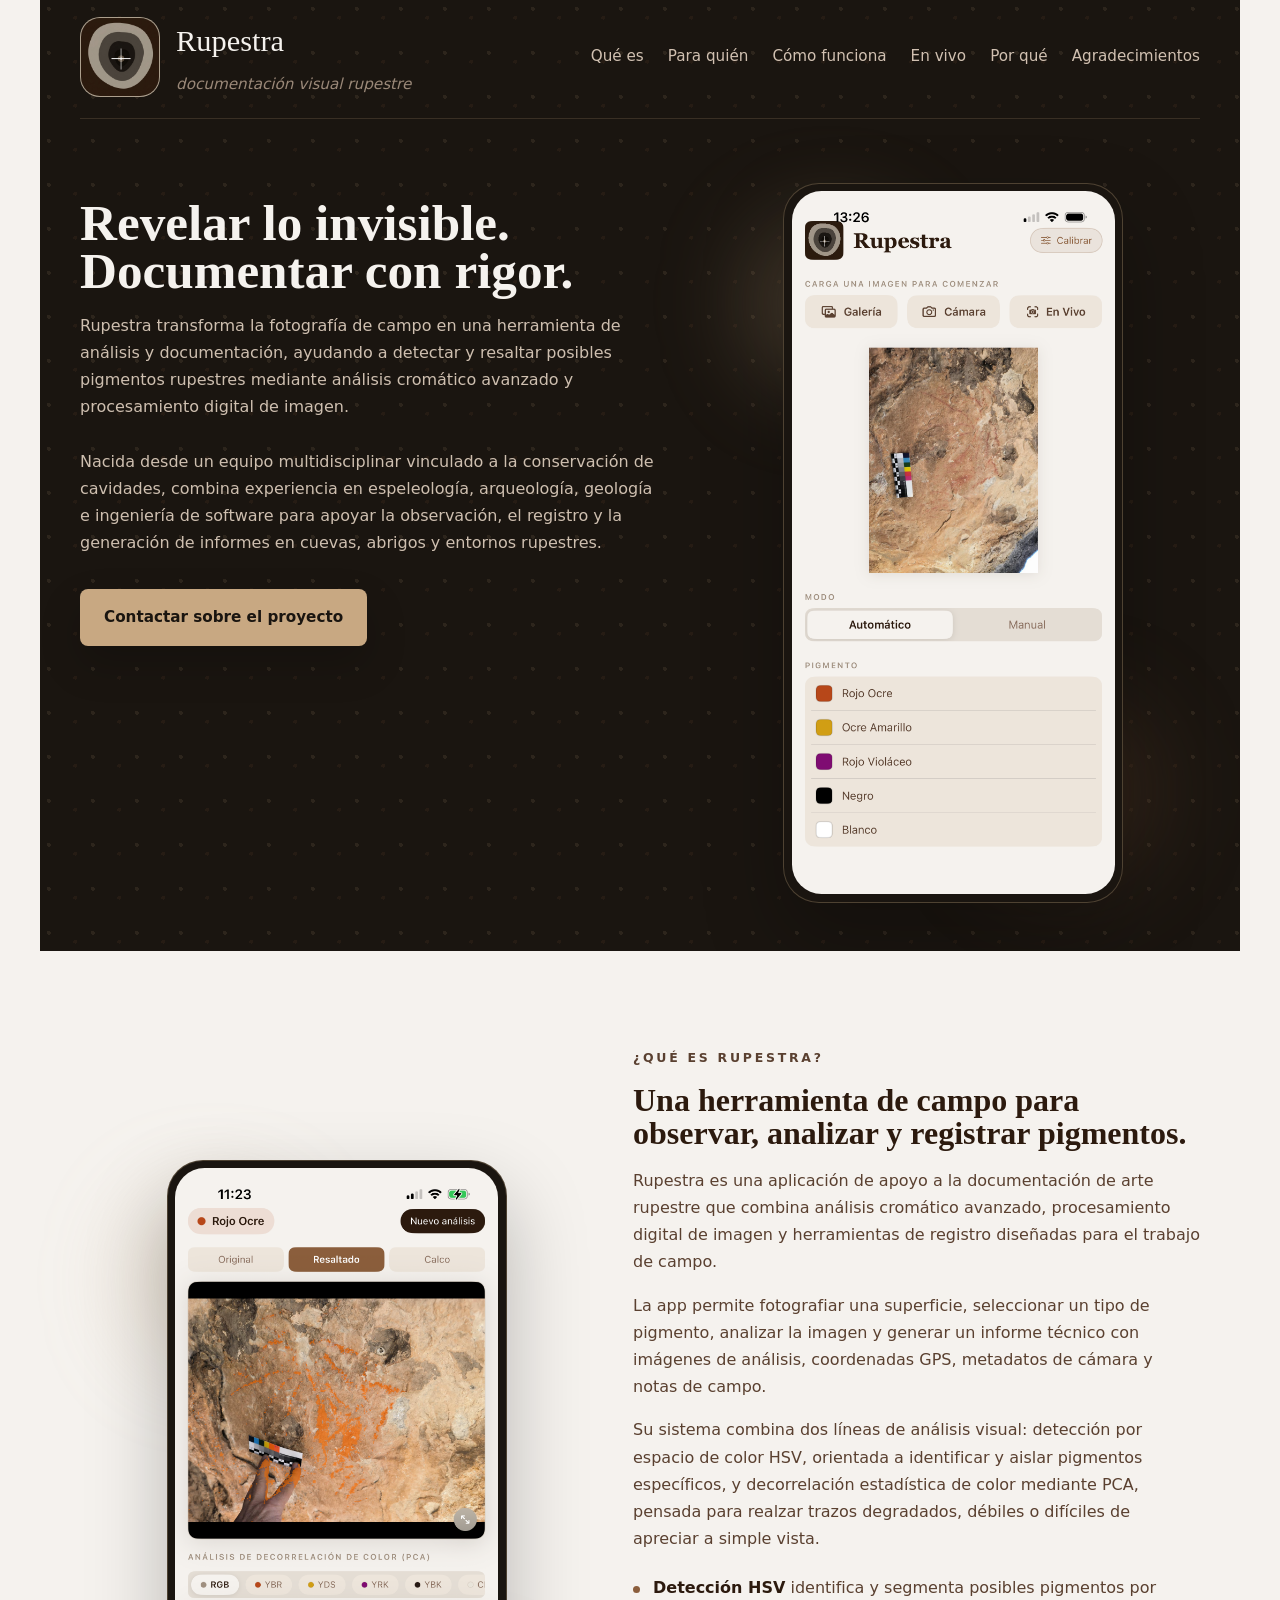
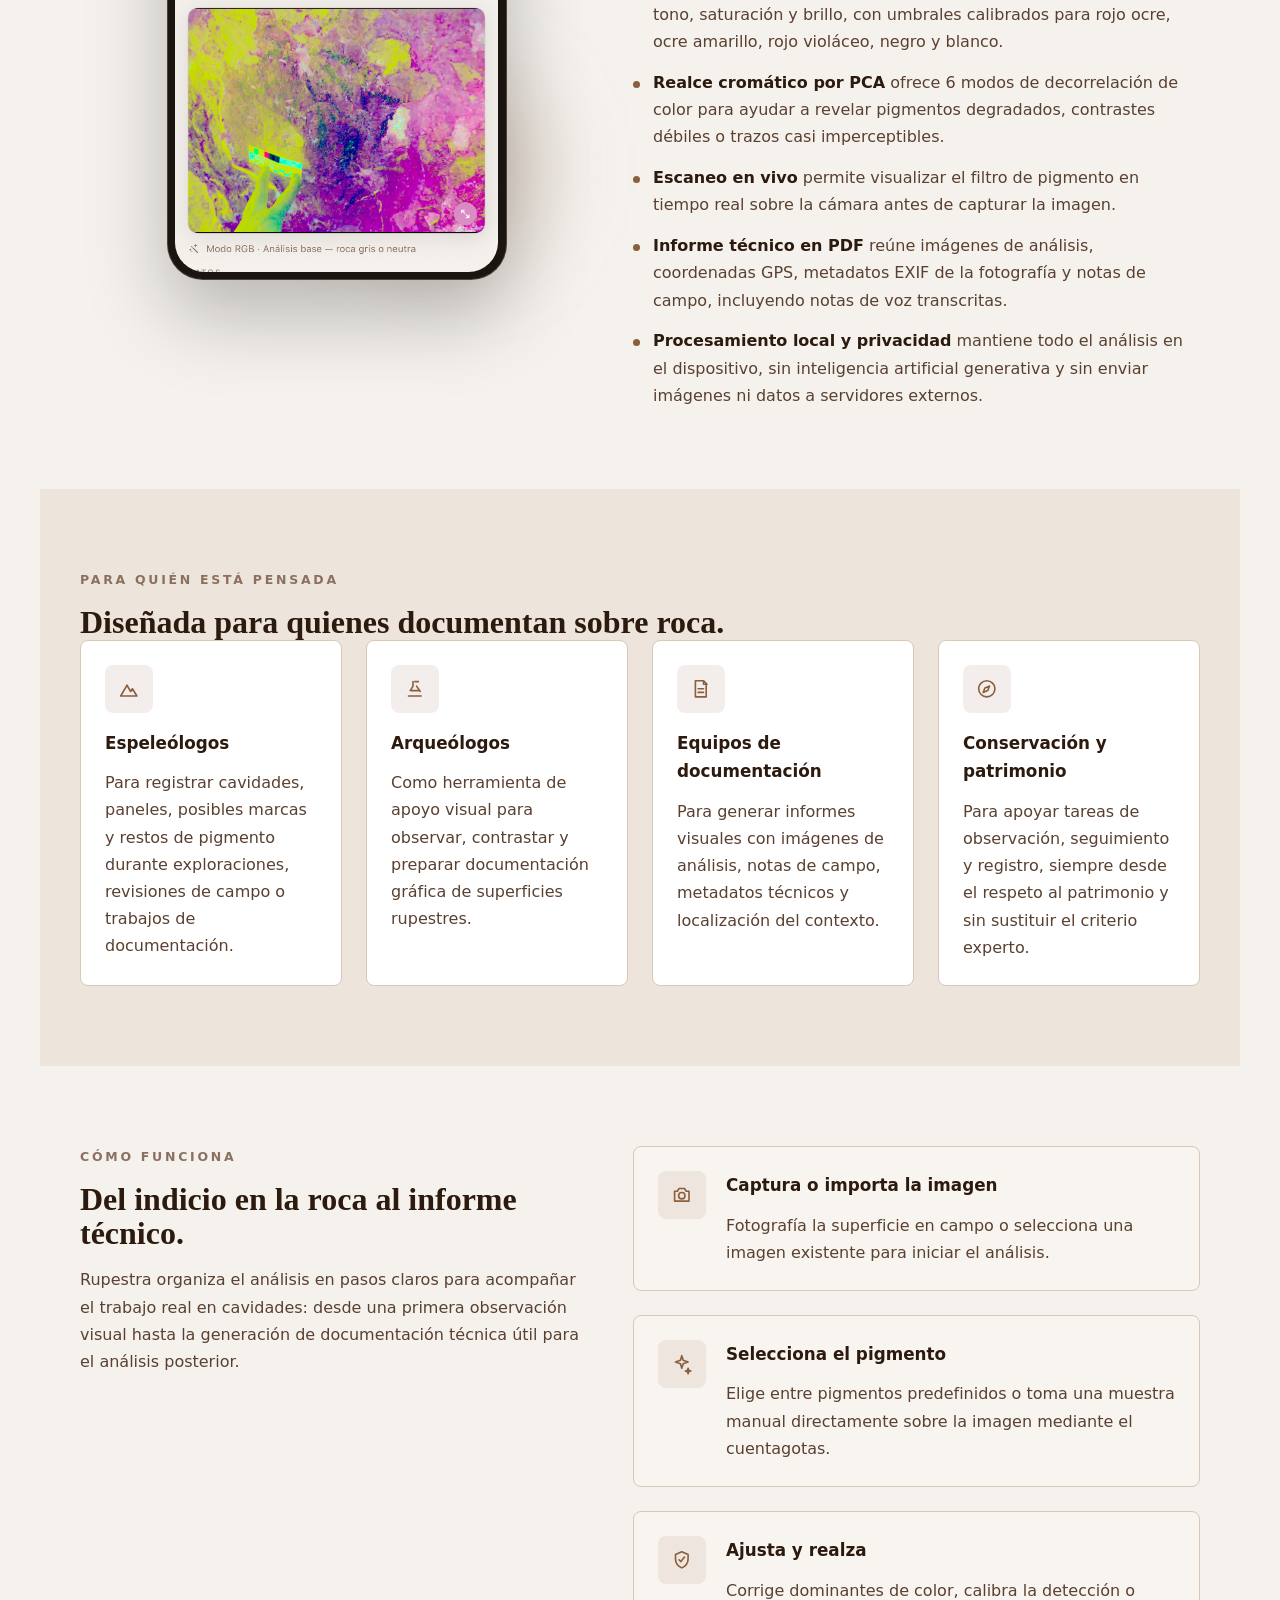
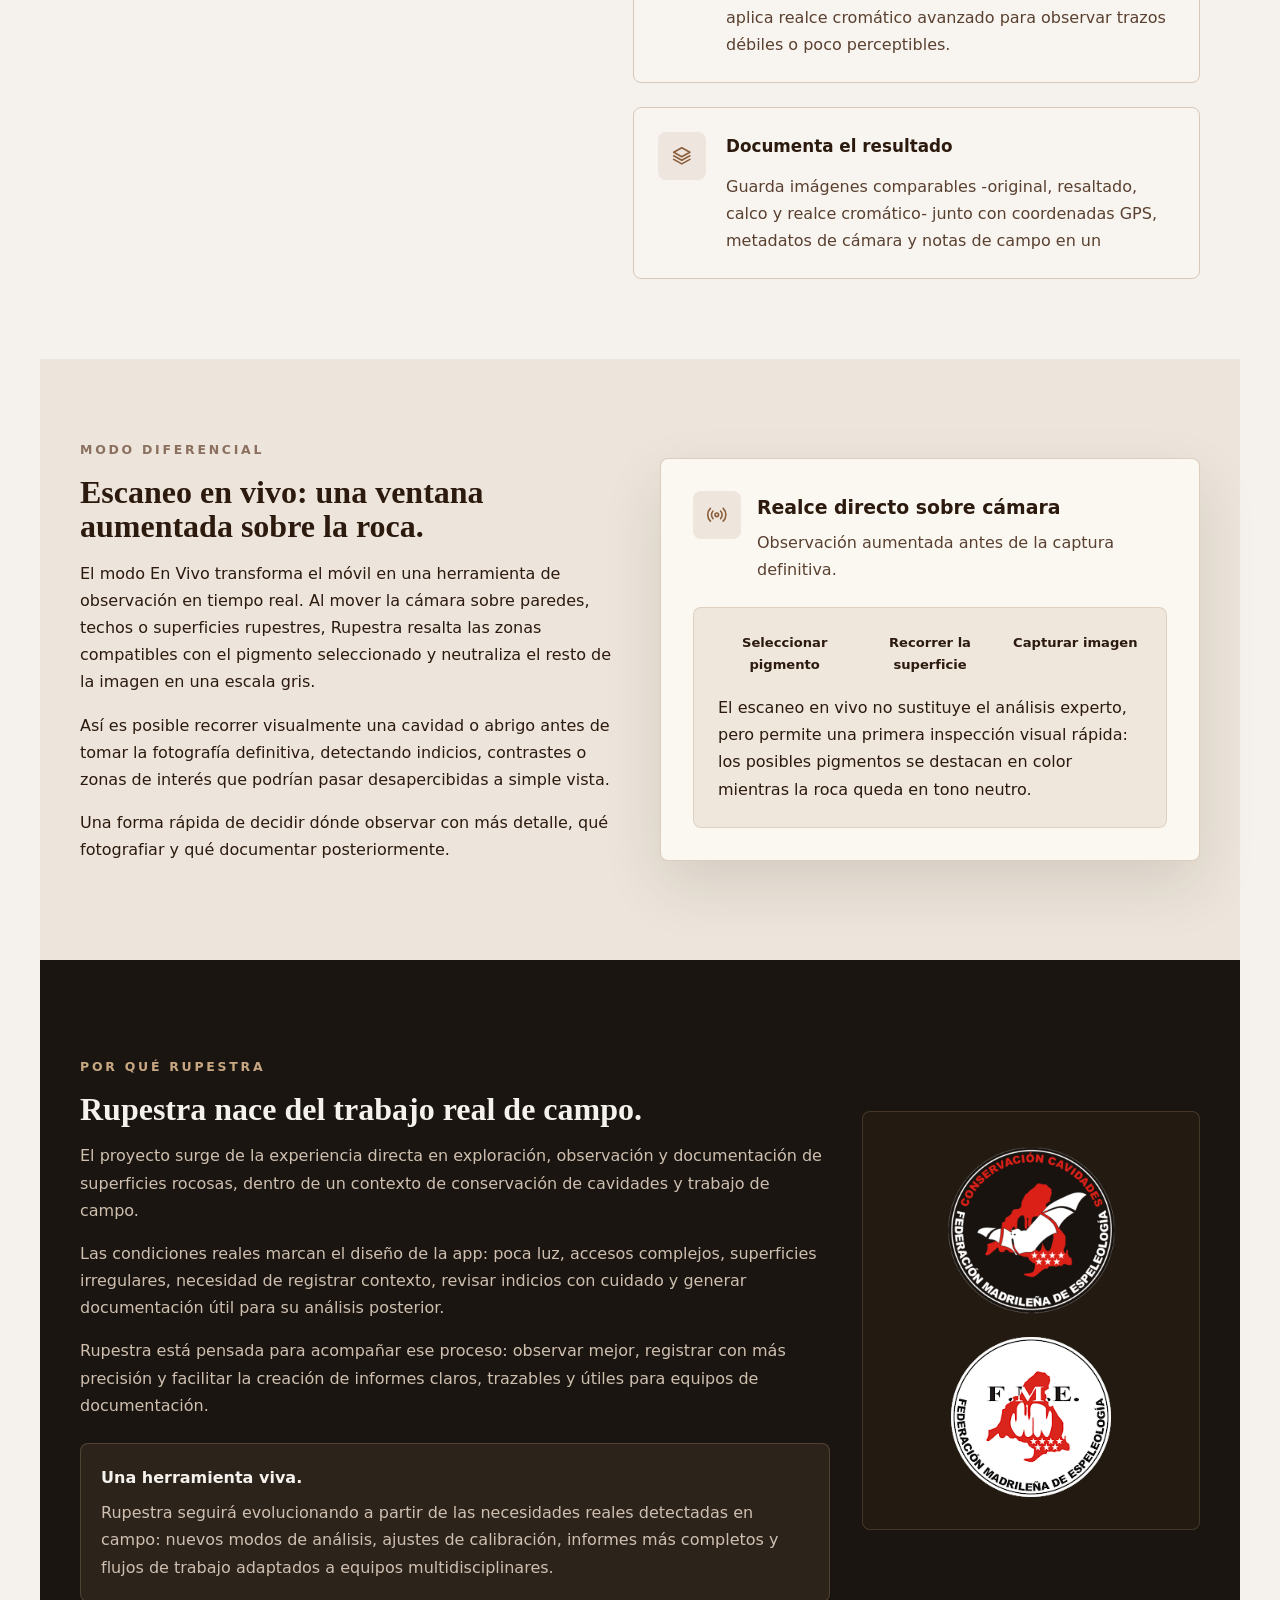
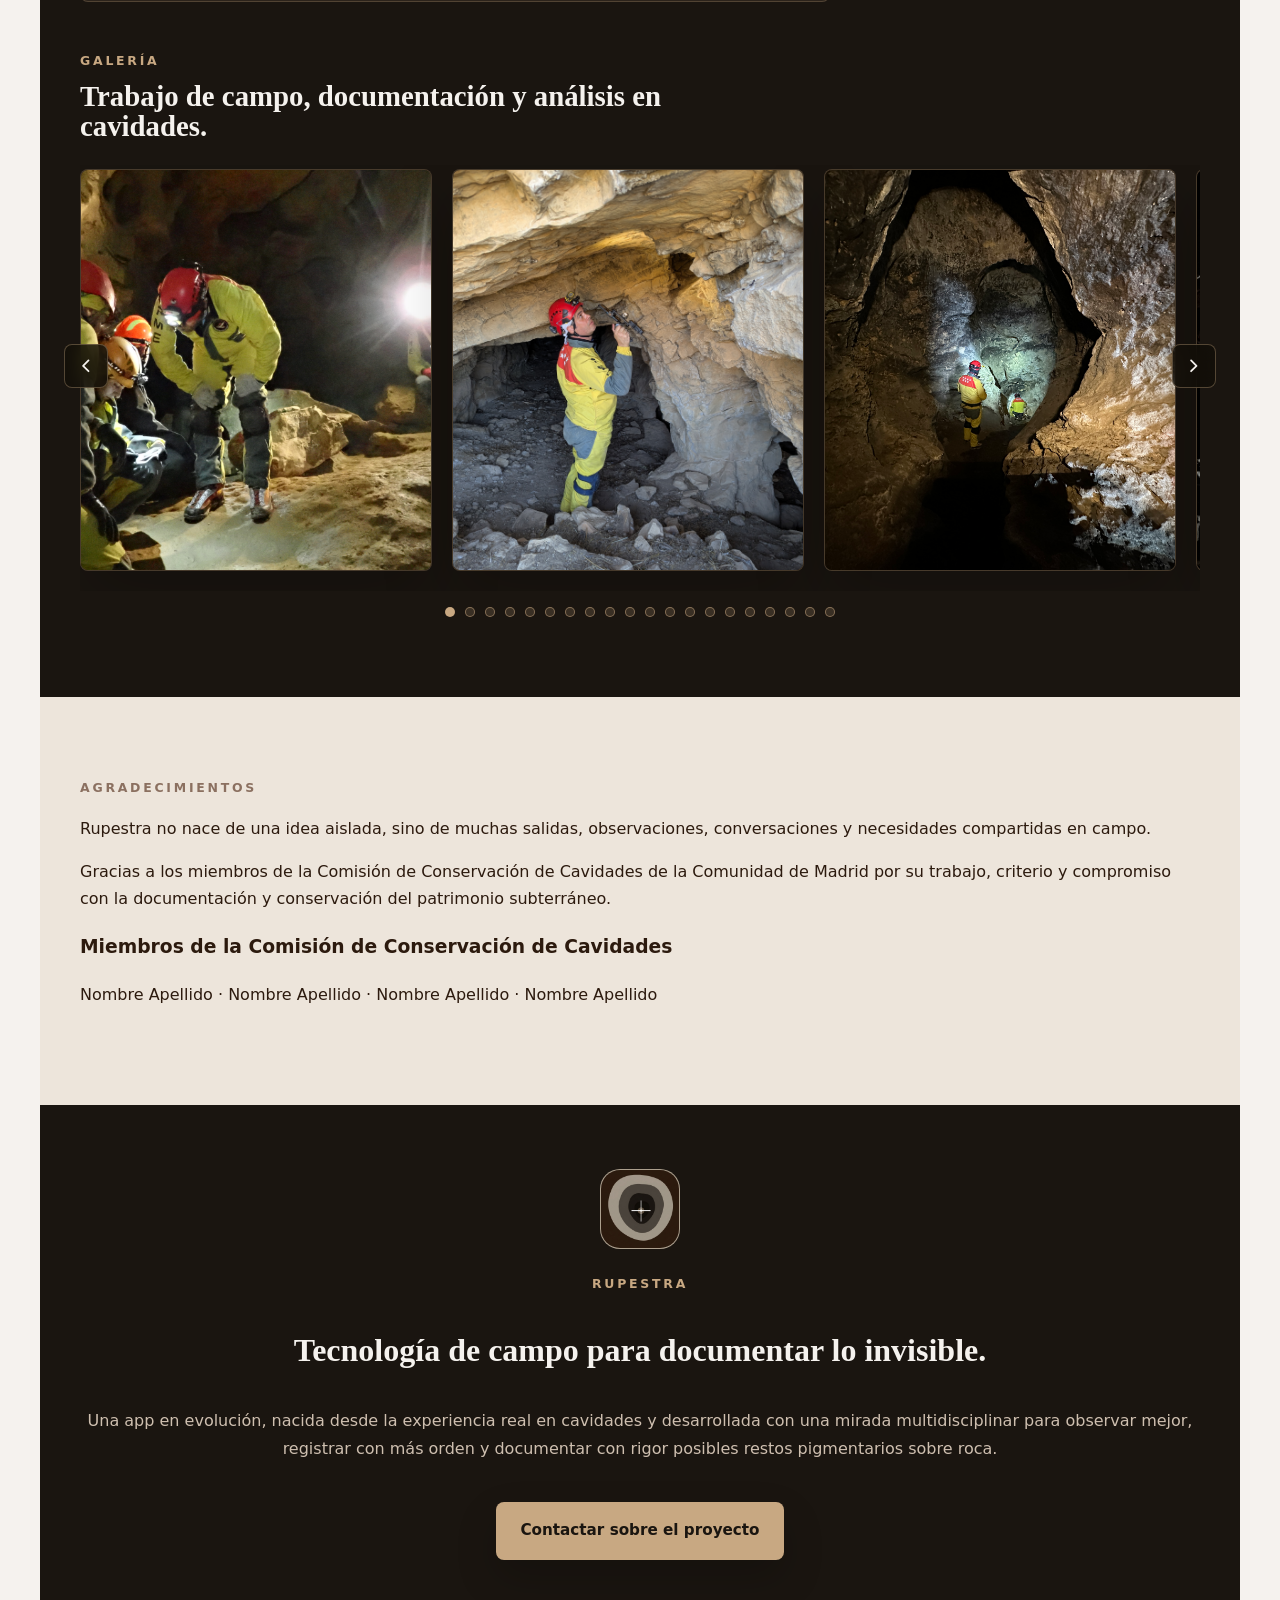
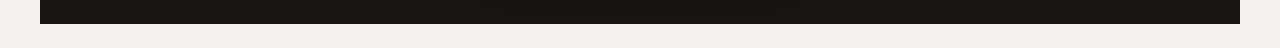
==== index.html @ 22e8faa7 "actualizacion" ====
<!DOCTYPE html>
<html lang="es">
<head>
  <meta charset="UTF-8" />
  <meta name="viewport" content="width=device-width, initial-scale=1.0" />
  <title>Rupestra · Documentación rupestre</title>
  <meta name="description" content="Rupestra es una app de apoyo para observar, realzar y documentar pigmentos rupestres con visión por computador clásica y herramientas de campo." />
  <meta name="theme-color" content="#1a1510" />
  <meta property="og:title" content="Rupestra · Documentación visual rupestre" />
  <meta property="og:description" content="Herramienta de campo para identificar, resaltar y documentar pigmentos rupestres con análisis cromático y exportación de informes." />
  <meta property="og:type" content="website" />
  <meta property="og:image" content="logos/logo_rupestra_cruz" />
  <link rel="icon" type="image/png" href="logos/logo_rupestra_cruz.png" />
  <link rel="stylesheet" href="styles.css" />
</head>
<body>
  <main class="page">
    <section class="hero section-dark">
      <div class="hero-overlay"></div>
      <div class="container hero-inner">
        <header class="site-header">
          <div class="brand-group">
            <img src="logos/logo_rupestra_cruz.png" alt="Logo de Rupestra" class="brand-logo" />
            <div>
              <div class="brand-title">Rupestra</div>
              <p class="brand-subtitle">documentación visual rupestre</p>
            </div>
          </div>
          <nav class="hero-nav" aria-label="Navegación principal">
            <a href="#que-es">Qué es</a>
            <a href="#para">Para quién</a>
            <a href="#como-funciona">Cómo funciona</a>
            <a href="#en-vivo">En vivo</a>
            <a href="#porque">Por qué</a>
            <a href="#agradecimientos">Agradecimientos</a>
          </nav>
        </header>

        <div class="hero-grid">
          <div class="hero-copy">
            <h1>Revelar lo invisible. Documentar con rigor.</h1>
            <p>Rupestra transforma la fotografía de campo en una herramienta de análisis y documentación, ayudando a detectar y resaltar posibles pigmentos rupestres mediante análisis cromático avanzado y procesamiento digital de imagen.</p></br>
            <p>Nacida desde un equipo multidisciplinar vinculado a la conservación de cavidades, combina experiencia en espeleología, arqueología, geología e ingeniería de software para apoyar la observación, el registro y la generación de informes en cuevas, abrigos y entornos rupestres.</p>
            <div class="hero-actions">
              <a class="button button-primary" href="mailto:info@rupestra.com">Contactar sobre el proyecto</a>
            </div>
          </div>

          <div class="hero-panel">
            <div class="phone-mockup">
              <div class="phone-glow phone-glow-left"></div>
              <div class="phone-glow phone-glow-right"></div>
              <div class="phone-shell">
                <img
                  src="pantallazos_app/modo_automatico_de_pigmentos.PNG"
                  alt="Pantallazo real de la app Rupestra mostrando la interfaz de análisis"
                  class="app-screenshot"
                  width="1206"
                  height="2622"
                  fetchpriority="high"
                />
              </div>
            </div>
          </div>
        </div>
      </div>
    </section>

    <section id="que-es" class="section section-light">
      <div class="container section-grid">
        <div>         
           <div class="hero-panel">
            <div class="phone-mockup">
              <div class="phone-glow phone-glow-left"></div>
              <div class="phone-glow phone-glow-right"></div>
              <div class="phone-shell">
                <img
                  src="pantallazos_app/pantallazo_app_procesado.PNG"
                  alt="Pantallazo real de la app Rupestra mostrando la interfaz de análisis"
                  class="app-screenshot"
                  width="1206"
                  height="2622"
                  fetchpriority="high"
                />
              </div>
            </div>
          </div>
        </div>
        <div class="section-copy">
           <p class="section-label">¿Qué es Rupestra?</p>
          <h2>Una herramienta de campo para observar, analizar y registrar pigmentos.</h2>
          <p>Rupestra es una aplicación de apoyo a la documentación de arte rupestre que combina análisis cromático avanzado, procesamiento digital de imagen y herramientas de registro diseñadas para el trabajo de campo.</p>
          <p>La app permite fotografiar una superficie, seleccionar un tipo de pigmento, analizar la imagen y generar un informe técnico con imágenes de análisis, coordenadas GPS, metadatos de cámara y notas de campo.</p>
          <p>Su sistema combina dos líneas de análisis visual: detección por espacio de color HSV, orientada a identificar y aislar pigmentos específicos, y decorrelación estadística de color mediante PCA, pensada para realzar trazos degradados, débiles o difíciles de apreciar a simple vista.</p>
          <ul class="feature-list">
            <li><strong>Detección HSV</strong> identifica y segmenta posibles pigmentos por tono, saturación y brillo, con umbrales calibrados para rojo ocre, ocre amarillo, rojo violáceo, negro y blanco.</li>
            <li><strong>Realce cromático por PCA</strong> ofrece 6 modos de decorrelación de color para ayudar a revelar pigmentos degradados, contrastes débiles o trazos casi imperceptibles.</li>
            <li><strong>Escaneo en vivo</strong> permite visualizar el filtro de pigmento en tiempo real sobre la cámara antes de capturar la imagen.</li>
            <li><strong>Informe técnico en PDF</strong> reúne imágenes de análisis, coordenadas GPS, metadatos EXIF de la fotografía y notas de campo, incluyendo notas de voz transcritas.</li>
            <li><strong>Procesamiento local y privacidad</strong> mantiene todo el análisis en el dispositivo, sin inteligencia artificial generativa y sin enviar imágenes ni datos a servidores externos.</li>
          </ul>
        </div>
      </div>
    </section>
    <section section id="para" class="section section-alt">
      <div class="container">
        <p class="section-label">Para quién está pensada</p>
        <h2>Diseñada para quienes documentan sobre roca.</h2>
        <div class="card-grid">
          <article class="feature-card">
            <div class="icon-box" aria-hidden="true">
              <svg viewBox="0 0 24 24"><path d="M3 20l7-12 4 7 2-3 5 8z" /></svg>
            </div>
            <h3>Espeleólogos</h3>
            <p>Para registrar cavidades, paneles, posibles marcas y restos de pigmento durante exploraciones, revisiones de campo o trabajos de documentación.</p>
          </article>
          <article class="feature-card">
            <div class="icon-box" aria-hidden="true">
              <svg viewBox="0 0 24 24"><path d="M10 4v5l-3 5" /><path d="M12 4h4" /><path d="M8 14h8" /><path d="M5 20h14" /><path d="M14 9l4 6" /></svg>
            </div>
            <h3>Arqueólogos</h3>
            <p>Como herramienta de apoyo visual para observar, contrastar y preparar documentación gráfica de superficies rupestres.</p>
          </article>
          <article class="feature-card">
            <div class="icon-box" aria-hidden="true">
              <svg viewBox="0 0 24 24"><path d="M6 3h9l3 3v15H6z" /><path d="M15 3v4h4" /><path d="M9 12h6" /><path d="M9 16h6" /></svg>
            </div>
            <h3>Equipos de documentación</h3>
            <p>Para generar informes visuales con imágenes de análisis, notas de campo, metadatos técnicos y localización del contexto.</p>
          </article>
          <article class="feature-card">
            <div class="icon-box" aria-hidden="true">
              <svg viewBox="0 0 24 24"><circle cx="12" cy="12" r="9" /><path d="M15 9l-2 5-5 2 2-5z" /></svg>
            </div>
            <h3>Conservación y patrimonio</h3>
            <p>Para apoyar tareas de observación, seguimiento y registro, siempre desde el respeto al patrimonio y sin sustituir el criterio experto.</p>
          </article>
        </div>
      </div>
    </section>

    <section id="como-funciona" class="section section-light">
      <div class="container section-grid">
        <div>
          <p class="section-label">Cómo funciona</p>
          <h2>Del indicio en la roca al informe técnico.</h2>
          <p class="section-text">Rupestra organiza el análisis en pasos claros para acompañar el trabajo real en cavidades: desde una primera observación visual hasta la generación de documentación técnica útil para el análisis posterior.</p>
        </div>
        <div class="mode-grid">
          <article class="mode-card">
            <span class="mode-icon" aria-hidden="true">
              <svg viewBox="0 0 24 24"><path d="M4 8h3l2-3h6l2 3h3v11H4z" /><circle cx="12" cy="13" r="3.5" /></svg>  
            </span>
            <div>
              <h3>Captura o importa la imagen</h3>
              <p>Fotografía la superficie en campo o selecciona una imagen existente para iniciar el análisis.</p>
            </div>
          </article>
          <article class="mode-card">
            <span class="mode-icon" aria-hidden="true">
              <svg viewBox="0 0 24 24"><path d="M12 3l1.5 5L19 10l-5.5 2L12 17l-1.5-5L5 10l5.5-2z" /><path d="M19 17l.7 2.3L22 20l-2.3.7L19 23l-.7-2.3L16 20l2.3-.7z" /></svg>
            </span>
            <div>
              <h3>Selecciona el pigmento</h3>
              <p>Elige entre pigmentos predefinidos o toma una muestra manual directamente sobre la imagen mediante el cuentagotas.</p>
            </div>
          </article>
          <article class="mode-card">
            <span class="mode-icon" aria-hidden="true">
              <svg viewBox="0 0 24 24"><path d="M12 3l7 3v5c0 5-3 8-7 10-4-2-7-5-7-10V6z" /><path d="M9 12l2 2 4-5" /></svg>
            </span>
            <div>
              <h3>Ajusta y realza</h3>
              <p>Corrige dominantes de color, calibra la detección o aplica realce cromático avanzado para observar trazos débiles o poco perceptibles.</p>
            </div>
          </article>
          <article class="mode-card">
            <span class="mode-icon" aria-hidden="true">
              <svg viewBox="0 0 24 24"><path d="M12 3l9 5-9 5-9-5z" /><path d="M3 12l9 5 9-5" /><path d="M3 16l9 5 9-5" /></svg>
            </span>
            <div>
              <h3>Documenta el resultado</h3>
              <p>Guarda imágenes comparables -original, resaltado, calco y realce cromático- junto con coordenadas GPS, metadatos de cámara y notas de campo en un</p>
            </div>
          </article>
        </div>
      </div>
    </section>

    <section id="en-vivo" class="section section-alt">
      <div class="container split-grid">
        <div>
          <p class="section-label">Modo diferencial</p>
          <h2>Escaneo en vivo: una ventana aumentada sobre la roca.</h2>
          <p>El modo En Vivo transforma el móvil en una herramienta de observación en tiempo real. Al mover la cámara sobre paredes, techos o superficies rupestres, Rupestra resalta las zonas compatibles con el pigmento seleccionado y neutraliza el resto de la imagen en una escala gris.</p>
          <p>Así es posible recorrer visualmente una cavidad o abrigo antes de tomar la fotografía definitiva, detectando indicios, contrastes o zonas de interés que podrían pasar desapercibidas a simple vista.</p>
          <p>Una forma rápida de decidir dónde observar con más detalle, qué fotografiar y qué documentar posteriormente.</p>
        </div>
        <div class="feature-box feature-box-dark">
          <div class="feature-heading">
            <span class="feature-icon" aria-hidden="true">
              <svg viewBox="0 0 24 24"><circle cx="12" cy="12" r="2" /><path d="M7.8 16.2a6 6 0 0 1 0-8.4" /><path d="M16.2 7.8a6 6 0 0 1 0 8.4" /><path d="M4.9 19.1a10 10 0 0 1 0-14.2" /><path d="M19.1 4.9a10 10 0 0 1 0 14.2" /></svg>
            </span>
            <div>
              <h3>Realce directo sobre cámara</h3>
              <p>Observación aumentada antes de la captura definitiva.</p>
            </div>
          </div>
          <div class="feature-panel">
            <div class="feature-status-grid">
              <span>Seleccionar pigmento</span>
              <span>Recorrer la superficie</span>
              <span>Capturar imagen</span>
            </div>
            <p>El escaneo en vivo no sustituye el análisis experto, pero permite una primera inspección visual rápida: los posibles pigmentos se destacan en color mientras la roca queda en tono neutro.</p>
          </div>
        </div>
      </div>
    </section>
    <section id="porque" class="section section-dark field-section">
      <div class="container">
        <div class="field-intro">
          <div class="field-intro-copy">
            <p class="section-label">Por qué Rupestra</p>
            <h2>Rupestra nace del trabajo real de campo.</h2>
            <p>El proyecto surge de la experiencia directa en exploración, observación y documentación de superficies rocosas, dentro de un contexto de conservación de cavidades y trabajo de campo.</p>
            <p>Las condiciones reales marcan el diseño de la app: poca luz, accesos complejos, superficies irregulares, necesidad de registrar contexto, revisar indicios con cuidado y generar documentación útil para su análisis posterior.</p>
            <p>Rupestra está pensada para acompañar ese proceso: observar mejor, registrar con más precisión y facilitar la creación de informes claros, trazables y útiles para equipos de documentación.</p>
            <div class="field-note">
              <strong>Una herramienta viva.</strong>
              <span>Rupestra seguirá evolucionando a partir de las necesidades reales detectadas en campo: nuevos modos de análisis, ajustes de calibración, informes más completos y flujos de trabajo adaptados a equipos multidisciplinares.</span>
            </div>
          </div>
          <div class="feature-box feature-box-dark">
            <div class="partner-logos">
              <img src="logos/Logo_Conservacion_512.png" alt="Logo de Conservación de Cavidades de la Comunidad de Madrid" class="conservation-logo" />
              <img src="logos/FME.png" alt="Logo de la Federación Madrileña de Espeleología" class="fme-logo" />
            </div>
           
          </div>
        </div>

        <div class="field-gallery-heading">
          <p class="section-label">Galería</p>
          <h3>Trabajo de campo, documentación y análisis en cavidades.</h3>
        </div>

        <div class="field-carousel" aria-label="Carrusel de trabajos de campo">
          <button class="carousel-control carousel-control-prev" type="button" aria-label="Ver imagen anterior" data-carousel-prev>
            <svg viewBox="0 0 24 24" aria-hidden="true"><path d="M15 18l-6-6 6-6" /></svg>
          </button>

          <div class="carousel-track" data-carousel-track>
            <figure class="field-card" id="campo-01">
              <img src="imagenes_carrousel/P2100330.JPG" alt="Trabajo de campo de espeleología y documentación rupestre" class="field-photo" loading="eager" />
            </figure>

            <figure class="field-card" id="campo-02">
              <img src="imagenes_carrousel/PXL_20251018_151636266.jpg" alt="Trabajo de campo de espeleología y documentación rupestre" class="field-photo" loading="eager" />
            </figure>

            <figure class="field-card" id="campo-03">
              <img src="imagenes_carrousel/IMG_2822.JPG" alt="Trabajo de campo de espeleología y documentación rupestre" class="field-photo" loading="lazy" />
            </figure>

            <figure class="field-card" id="campo-04">
              <img src="imagenes_carrousel/IMG_7350.JPG" alt="Trabajo de campo de espeleología y documentación rupestre" class="field-photo" loading="lazy" />
            </figure>

            <figure class="field-card" id="campo-05">
              <img src="imagenes_carrousel/Prokabaja_ubicacion_B_C.JPG" alt="Trabajo de campo de espeleología y documentación rupestre" class="field-photo" loading="lazy" />
            </figure>

            <figure class="field-card" id="campo-06">
              <img src="imagenes_carrousel/P3090473%20(1).JPG" alt="Trabajo de campo de espeleología y documentación rupestre" class="field-photo" loading="lazy" />
            </figure>

            <figure class="field-card" id="campo-07">
              <img src="imagenes_carrousel/IMG_2464.JPG" alt="Trabajo de campo de espeleología y documentación rupestre" class="field-photo" loading="lazy" />
            </figure>

            <figure class="field-card" id="campo-08">
              <img src="imagenes_carrousel/P3090527.JPG" alt="Trabajo de campo de espeleología y documentación rupestre" class="field-photo" loading="lazy" />
            </figure>

            <figure class="field-card" id="campo-09">
              <img src="imagenes_carrousel/Imagen%20de%20WhatsApp%202024-03-09%20a%20las%2021.48.22_062589b8.jpg" alt="Trabajo de campo de espeleología y documentación rupestre" class="field-photo" loading="lazy" />
            </figure>

            <figure class="field-card" id="campo-10">
              <img src="imagenes_carrousel/PXL_20250315_121343802.MP%20(1).jpg" alt="Trabajo de campo de espeleología y documentación rupestre" class="field-photo" loading="lazy" />
            </figure>

            <figure class="field-card" id="campo-11">
              <img src="imagenes_carrousel/IMG_E7967.JPG" alt="Trabajo de campo de espeleología y documentación rupestre" class="field-photo" loading="lazy" />
            </figure>

            <figure class="field-card" id="campo-12">
              <img src="imagenes_carrousel/IMG_7964%20(1).JPG" alt="Trabajo de campo de espeleología y documentación rupestre" class="field-photo" loading="lazy" />
            </figure>

            <figure class="field-card" id="campo-13">
              <img src="imagenes_carrousel/IMG_1362.JPG" alt="Trabajo de campo de espeleología y documentación rupestre" class="field-photo" loading="lazy" />
            </figure>

            <figure class="field-card" id="campo-14">
              <img src="imagenes_carrousel/IMG_2447.JPG" alt="Trabajo de campo de espeleología y documentación rupestre" class="field-photo" loading="lazy" />
            </figure>

            <figure class="field-card" id="campo-15">
              <img src="imagenes_carrousel/IMG_5703-rrr.jpg" alt="Trabajo de campo de espeleología y documentación rupestre" class="field-photo" loading="lazy" />
            </figure>

            <figure class="field-card" id="campo-16">
              <img src="imagenes_carrousel/IMG_3139.JPG" alt="Trabajo de campo de espeleología y documentación rupestre" class="field-photo" loading="lazy" />
            </figure>

            <figure class="field-card" id="campo-17">
              <img src="imagenes_carrousel/P4170021.JPG" alt="Trabajo de campo de espeleología y documentación rupestre" class="field-photo" loading="lazy" />
            </figure>

            <figure class="field-card" id="campo-18">
              <img src="imagenes_carrousel/IMG_2351.JPG" alt="Trabajo de campo de espeleología y documentación rupestre" class="field-photo" loading="lazy" />
            </figure>

            <figure class="field-card" id="campo-19">
              <img src="imagenes_carrousel/IMG_9775.JPG" alt="Trabajo de campo de espeleología y documentación rupestre" class="field-photo" loading="lazy" />
            </figure>

            <figure class="field-card" id="campo-20">
              <img src="imagenes_carrousel/3043b8e0-0313-4ef9-94a4-21c203232b51.jpg" alt="Trabajo de campo de espeleología y documentación rupestre" class="field-photo" loading="lazy" />
            </figure>
          </div>

          <button class="carousel-control carousel-control-next" type="button" aria-label="Ver imagen siguiente" data-carousel-next>
            <svg viewBox="0 0 24 24" aria-hidden="true"><path d="M9 18l6-6-6-6" /></svg>
          </button>
        </div>

        <div class="carousel-dots" aria-label="Seleccionar imagen del carrusel">
          <button type="button" aria-label="Ver imagen 1" data-carousel-dot="0"></button>
          <button type="button" aria-label="Ver imagen 2" data-carousel-dot="1"></button>
          <button type="button" aria-label="Ver imagen 3" data-carousel-dot="2"></button>
          <button type="button" aria-label="Ver imagen 4" data-carousel-dot="3"></button>
          <button type="button" aria-label="Ver imagen 5" data-carousel-dot="4"></button>
          <button type="button" aria-label="Ver imagen 6" data-carousel-dot="5"></button>
          <button type="button" aria-label="Ver imagen 7" data-carousel-dot="6"></button>
          <button type="button" aria-label="Ver imagen 8" data-carousel-dot="7"></button>
          <button type="button" aria-label="Ver imagen 9" data-carousel-dot="8"></button>
          <button type="button" aria-label="Ver imagen 10" data-carousel-dot="9"></button>
          <button type="button" aria-label="Ver imagen 11" data-carousel-dot="10"></button>
          <button type="button" aria-label="Ver imagen 12" data-carousel-dot="11"></button>
          <button type="button" aria-label="Ver imagen 13" data-carousel-dot="12"></button>
          <button type="button" aria-label="Ver imagen 14" data-carousel-dot="13"></button>
          <button type="button" aria-label="Ver imagen 15" data-carousel-dot="14"></button>
          <button type="button" aria-label="Ver imagen 16" data-carousel-dot="15"></button>
          <button type="button" aria-label="Ver imagen 17" data-carousel-dot="16"></button>
          <button type="button" aria-label="Ver imagen 18" data-carousel-dot="17"></button>
          <button type="button" aria-label="Ver imagen 19" data-carousel-dot="18"></button>
          <button type="button" aria-label="Ver imagen 20" data-carousel-dot="19"></button>
        </div>
      </div>
    </section>
    <section section id="agradecimientos" class="section section-alt">
      <div class="container">
        <p class="section-label">Agradecimientos</p>
        <p>Rupestra no nace de una idea aislada, sino de muchas salidas, observaciones, conversaciones y necesidades compartidas en campo.</p>
        <p>Gracias a los miembros de la Comisión de Conservación de Cavidades de la Comunidad de Madrid por su trabajo, criterio y compromiso con la documentación y conservación del patrimonio subterráneo.</p>
        <h3>Miembros de la Comisión de Conservación de Cavidades</h3>
        <p>Nombre Apellido · Nombre Apellido · Nombre Apellido · Nombre Apellido</p>
        </div>
      </div>
    </section>
    <section class="section-dark footer-section">
      <div class="container footer-center">
        <img src="logos/logo_rupestra_cruz.png" alt="" class="footer-logo" />
        <p class="section-label">Rupestra</p>
        <h2>Tecnología de campo para documentar lo invisible.</h2>
        <p class="section-text">Una app en evolución, nacida desde la experiencia real en cavidades y desarrollada con una mirada multidisciplinar para observar mejor, registrar con más orden y documentar con rigor posibles restos pigmentarios sobre roca.</p>
        <a class="button button-primary" href="mailto:info@rupestra.com">Contactar sobre el proyecto</a>
      </div>
    </section>
  </main>
  <script>
    const carouselTrack = document.querySelector("[data-carousel-track]");
    const carouselCards = Array.from(document.querySelectorAll(".field-card"));
    const carouselDots = Array.from(document.querySelectorAll("[data-carousel-dot]"));
    let carouselTimer;

    function scrollToCard(index) {
      const card = carouselCards[index];

      if (!carouselTrack || !card) {
        return;
      }

      carouselTrack.scrollTo({
        left: card.offsetLeft,
        behavior: "smooth",
      });
    }

    function setActiveDot(index) {
      carouselDots.forEach((dot, dotIndex) => {
        dot.classList.toggle("is-active", dotIndex === index);
      });
    }

    function getCurrentCardIndex() {
      if (!carouselTrack || carouselCards.length === 0) {
        return 0;
      }

      return carouselCards.reduce((closestIndex, card, index) => {
        const closestCard = carouselCards[closestIndex];
        const cardDistance = Math.abs(card.offsetLeft - carouselTrack.scrollLeft);
        const closestDistance = Math.abs(closestCard.offsetLeft - carouselTrack.scrollLeft);

        return cardDistance < closestDistance ? index : closestIndex;
      }, 0);
    }

    function goToNextCard() {
      const currentIndex = getCurrentCardIndex();
      scrollToCard((currentIndex + 1) % carouselCards.length);
    }

    function startCarousel() {
      if (!carouselTrack || carouselCards.length < 2) {
        return;
      }

      carouselTimer = window.setInterval(goToNextCard, 4500);
    }

    function stopCarousel() {
      window.clearInterval(carouselTimer);
    }

    document.querySelector("[data-carousel-prev]")?.addEventListener("click", () => {
      stopCarousel();
      const currentIndex = getCurrentCardIndex();
      scrollToCard((currentIndex - 1 + carouselCards.length) % carouselCards.length);
    });

    document.querySelector("[data-carousel-next]")?.addEventListener("click", () => {
      stopCarousel();
      goToNextCard();
    });

    carouselDots.forEach((dot) => {
      dot.addEventListener("click", () => {
        stopCarousel();
        scrollToCard(Number(dot.dataset.carouselDot));
      });
    });

    carouselTrack?.addEventListener("scroll", () => {
      window.requestAnimationFrame(() => setActiveDot(getCurrentCardIndex()));
    });

    carouselTrack?.addEventListener("pointerdown", stopCarousel);
    carouselTrack?.addEventListener("focusin", stopCarousel);

    setActiveDot(0);
    startCarousel();
  </script>
</body>
</html>
---- styles.css ----
:root {
  color-scheme: light;
  --bg: #f5f2ee;
  --bg-alt: #ede5db;
  --bg-surface: #ffffffee;
  --surface-dark: #1a1510;
  --surface-dark-soft: #241c14;
  --text: #2c1a0e;
  --text-muted: #5a4030;
  --text-soft: #d8c8b8;
  --accent: #8b5e3c;
  --accent-soft: #c8a882;
  --border: #d7c8b8;
  --shadow: 0 28px 80px rgba(0, 0, 0, 0.12);
  font-family: Inter, system-ui, -apple-system, BlinkMacSystemFont, "Segoe UI", sans-serif;
}

* {
  box-sizing: border-box;
}

body {
  margin: 0;
  min-height: 100vh;
  background: var(--bg);
  color: var(--text);
  line-height: 1.7;
}

img {
  display: block;
  max-width: 100%;
}

a {
  color: inherit;
  text-decoration: none;
}

a:focus-visible,
button:focus-visible,
.button:focus-visible {
  outline: 3px solid var(--accent-soft);
  outline-offset: 4px;
}

.page {
  width: min(1200px, 100%);
  margin: 0 auto;
}

.section {
  padding: 5rem 1.5rem;
}

.section-light {
  background: var(--bg);
}

.section-alt {
  background: var(--bg-alt);
}

.section-dark {
  background: var(--surface-dark);
  color: var(--bg);
}

.hero {
  position: relative;
  overflow: hidden;
  padding: 1rem;
}

.hero-overlay {
  position: absolute;
  inset: 0;
  opacity: 0.12;
  background-image: radial-gradient(circle at 20% 20%, rgba(200, 168, 130, 0.9) 0 2px, transparent 2px), radial-gradient(circle at 80% 40%, rgba(139, 94, 60, 0.85) 0 2px, transparent 2px);
  background-size: 44px 44px;
}

.container {
  position: relative;
  z-index: 1;
  max-width: 1120px;
  margin: 0 auto;
}

.site-header {
  display: flex;
  align-items: center;
  justify-content: space-between;
  gap: 1rem;
  border-bottom: 1px solid rgba(200, 168, 130, 0.18);
  padding-bottom: 1.25rem;
}

.brand-group {
  display: flex;
  align-items: center;
  gap: 1rem;
}

.brand-logo,
.footer-logo {
  width: 5rem;
  height: 5rem;
  object-fit: cover;
  border-radius: 1.25rem;
  border: 1px solid rgba(200, 168, 130, 0.25);
  background: #a39c90;
}

.brand-title {
  margin: 0;
  font-size: 1.9rem;
  font-family: "Cormorant Garamond", "Georgia", serif;
}

.brand-subtitle {
  margin: 0.25rem 0 0;
  font-size: 0.95rem;
  color: #9a8878;
  font-style: italic;
}

.hero-nav {
  display: none;
  gap: 1.5rem;
  align-items: center;
  font-size: 0.95rem;
  color: rgba(216, 200, 184, 0.96);
}

.hero-nav a:hover {
  color: white;
}

.hero-nav a:focus-visible {
  color: white;
}

.hero-grid {
  display: grid;
  gap: 3rem;
  align-items: top;
  padding: 4rem 0 2rem;
}

.hero-copy h1 {
  margin: 1rem 0 1rem;
  font-size: clamp(2.75rem, 4vw, 4.75rem);
  line-height: 0.95;
  letter-spacing: 0;
  font-family: "Cormorant Garamond", "Georgia", serif;
}

.hero-copy p {
  max-width: 42rem;
  margin: 0;
  color: rgba(216, 200, 184, 0.95);
}

.badge {
  display: inline-flex;
  align-items: center;
  padding: 0.7rem 1rem;
  border-radius: 999px;
  border: 1px solid rgba(200, 168, 130, 0.4);
  background: rgba(200, 168, 130, 0.12);
  color: #f0dfcd;
  font-size: 0.75rem;
  letter-spacing: 0.12em;
  text-transform: uppercase;
}

.hero-actions {
  display: flex;
  flex-wrap: wrap;
  gap: 1rem;
  margin: 2rem 0 0;
}

.button {
  display: inline-flex;
  align-items: center;
  justify-content: center;
  border-radius: 0.5rem;
  padding: 1rem 1.5rem;
  font-weight: 700;
  font-size: 0.95rem;
  transition: background-color 160ms ease, color 160ms ease, border-color 160ms ease, transform 160ms ease;
}

.button-primary {
  background: var(--accent-soft);
  color: var(--surface-dark);
  box-shadow: 0 18px 40px rgba(0, 0, 0, 0.18);
}

.button-secondary {
  border: 1px solid rgba(200, 168, 130, 0.35);
  color: white;
  background: rgba(255, 255, 255, 0.05);
}

.button:hover {
  transform: translateY(-1px);
}

.button-primary:hover {
  background: #d8b992;
}

.button-secondary:hover {
  border-color: rgba(200, 168, 130, 0.7);
  background: rgba(255, 255, 255, 0.1);
}

.hero-note {
  margin-top: 1.25rem;
  max-width: 36rem;
  color: #9a8878;
  font-size: 0.9rem;
}

.hero-panel {
  display: flex;
  justify-content: center;
}

.phone-mockup {
  position: relative;
  width: min(100%, 340px);
}

.phone-glow {
  position: absolute;
  border-radius: 999px;
  filter: blur(3rem);
}

.phone-glow-left {
  left: -2rem;
  top: 2.5rem;
  width: 10rem;
  height: 10rem;
  background: rgba(200, 168, 130, 0.3);
}

.phone-glow-right {
  right: -2rem;
  bottom: 1.5rem;
  width: 11rem;
  height: 11rem;
  background: rgba(139, 94, 60, 0.25);
}

.phone-shell {
  position: relative;
  overflow: hidden;
  border-radius: 2.25rem;
  border: 1px solid rgba(200, 168, 130, 0.3);
  background: #1a1510;
  padding: 0.45rem;
  box-shadow: 0 35px 80px rgba(0, 0, 0, 0.25);
}

.app-screenshot {
  width: 100%;
  height: auto;
  border-radius: 1.85rem;
}

.feature-heading {
  display: flex;
  align-items: center;
  justify-content: space-between;
  gap: 1rem;
  margin-bottom: 1rem;
}

.section-grid,
.split-grid {
  display: grid;
  gap: 2.5rem;
}

.section-grid {
  grid-template-columns: minmax(0, 0.95fr) minmax(0, 1.05fr);
  align-items: start;
}

#que-es .section-grid {
  align-items: center;
}

.split-grid {
  grid-template-columns: repeat(2, minmax(0, 1fr));
  align-items: center;
}

.section-label {
  margin: 0;
  text-transform: uppercase;
  letter-spacing: 0.22em;
  font-size: 0.78rem;
  font-weight: 700;
  color: #8b7060;
}

.section h2,
.footer-section h2 {
  margin: 1rem 0 0;
  font-size: clamp(2rem, 2.5vw, 3.5rem);
  line-height: 1.05;
  font-family: "Cormorant Garamond", "Georgia", serif;
}

.section-dark .section-label {
  color: var(--accent-soft);
}

.section-text,
.section-copy p {
  margin-top: 1rem;
  color: var(--text-muted);
}

.section-dark .split-grid p,
.section-dark .section-text,
.feature-panel p {
  color: rgba(216, 200, 184, 0.95);
}

.feature-list {
  display: grid;
  gap: 0.85rem;
  margin: 1.35rem 0 0;
  padding: 0;
  list-style: none;
  color: var(--text-muted);
}

.feature-list li {
  position: relative;
  padding-left: 1.25rem;
}

.feature-list li::before {
  content: "";
  position: absolute;
  left: 0;
  top: 0.75em;
  width: 0.42rem;
  height: 0.42rem;
  border-radius: 999px;
  background: var(--accent);
}

.feature-list strong {
  color: var(--text);
}

.note-box,
.note-box-light {
  margin-top: 1.5rem;
  padding: 1.25rem;
  border-radius: 0.5rem;
  border: 1px solid rgba(215, 200, 184, 0.9);
  background: rgba(237, 229, 219, 0.7);
  color: var(--text-muted);
}

.note-box-light {
  background: #ffffffdd;
}

.card-grid,
.mode-grid {
  display: grid;
  gap: 1.5rem;
}

.card-grid {
  grid-template-columns: repeat(auto-fit, minmax(220px, 1fr));
}

.feature-card,
.mode-card {
  border: 1px solid var(--border);
  padding: 1.5rem;
  border-radius: 0.5rem;
  background: rgba(255, 255, 255, 0.85);
  color: var(--text);
}

.feature-card {
  background: white;
}

.icon-box,
.mode-icon {
  display: inline-flex;
  align-items: center;
  justify-content: center;
  width: 3rem;
  height: 3rem;
  margin-bottom: 1rem;
  border-radius: 0.5rem;
  background: rgba(139, 94, 60, 0.1);
  color: var(--accent);
}

.icon-box svg,
.mode-icon svg,
.feature-icon svg {
  width: 1.35rem;
  height: 1.35rem;
  fill: none;
  stroke: currentColor;
  stroke-linecap: round;
  stroke-linejoin: round;
  stroke-width: 1.8;
}

.mode-card {
  display: flex;
  gap: 1.25rem;
  background: rgba(249, 246, 241, 0.85);
}

.mode-icon {
  min-width: 3rem;
  font-size: 1.15rem;
}

.mode-card h3,
.feature-card h3 {
  margin: 0 0 0.75rem;
  font-size: 1.05rem;
}

.mode-card p,
.feature-card p {
  margin: 0;
  color: var(--text-muted);
}

.feature-box {
  border: 1px solid rgba(200, 168, 130, 0.2);
  border-radius: 0.5rem;
  background: rgba(36, 28, 20, 0.95);
  padding: 2rem;
}

.feature-box-dark {
  background: rgba(36, 28, 20, 0.95);
}

.feature-heading {
  display: flex;
  gap: 1rem;
  align-items: center;
}

.feature-icon {
  display: inline-flex;
  align-items: center;
  justify-content: center;
  width: 3rem;
  height: 3rem;
  border-radius: 0.5rem;
  background: rgba(200, 168, 130, 0.15);
  color: var(--accent-soft);
}

.feature-panel {
  margin-top: 1rem;
  background: #120e08;
  border-radius: 0.5rem;
  padding: 1.5rem;
  color: #d8c8b8;
}

.feature-status-grid {
  display: grid;
  gap: 0.75rem;
  grid-template-columns: repeat(3, minmax(0, 1fr));
  text-align: center;
  color: #e8d5c0;
  font-size: 0.82rem;
}

#en-vivo .feature-box {
  border-color: rgba(139, 94, 60, 0.28);
  background: #fbf8f2;
  color: var(--text);
  box-shadow: 0 24px 60px rgba(44, 26, 14, 0.12);
}

#en-vivo .feature-heading {
  align-items: flex-start;
}

#en-vivo .feature-heading h3 {
  margin: 0;
  color: var(--text);
  font-size: 1.18rem;
}

#en-vivo .feature-heading p {
  margin: 0.35rem 0 0;
  color: var(--text-muted);
}

#en-vivo .feature-icon {
  flex: 0 0 auto;
  background: rgba(139, 94, 60, 0.12);
  color: var(--accent);
}

#en-vivo .feature-panel {
  margin-top: 1.5rem;
  border: 1px solid rgba(139, 94, 60, 0.16);
  background: #efe7dc;
  color: var(--text);
}

#en-vivo .feature-panel p {
  margin: 1.1rem 0 0;
  color: var(--text);
  font-size: 1rem;
}

#en-vivo .feature-status-grid {
  color: var(--text);
  font-weight: 700;
}

.field-section {
  overflow: hidden;
}

.field-intro {
  display: grid;
  gap: 2rem;
  align-items: center;
  margin-bottom: 3rem;
}

.field-intro-copy {
  max-width: 47rem;
}

.field-intro-copy h2 {
  max-width: 42rem;
}

.field-intro-copy p {
  margin: 1rem 0 0;
  color: rgba(216, 200, 184, 0.95);
}

.field-note {
  display: grid;
  gap: 0.5rem;
  margin-top: 1.5rem;
  padding: 1.25rem;
  border: 1px solid rgba(200, 168, 130, 0.24);
  border-radius: 0.5rem;
  background: rgba(200, 168, 130, 0.1);
  color: rgba(216, 200, 184, 0.95);
}

.field-note strong {
  color: #f5f2ee;
}

.conservation-card {
  display: grid;
  gap: 1.25rem;
  justify-items: center;
  padding: 1.75rem;
  border: 1px solid rgba(200, 168, 130, 0.22);
  border-radius: 0.5rem;
  background: rgba(255, 255, 255, 0.1);
  color: var(--text-muted);
  text-align: center;
  box-shadow: 0 28px 70px rgba(0, 0, 0, 0.18);
}

.partner-logos {
  display: flex;
  flex-wrap: wrap;
  align-items: center;
  justify-content: center;
  gap: 1.25rem;
}

.conservation-logo {
  width: min(100%, 12rem);
  height: auto;
}

.fme-logo {
  width: min(100%, 10rem);
  height: auto;
}

.conservation-card p {
  margin: 0;
  max-width: 22rem;
  color: var(--text-muted);
  font-size: 0.95rem;
  line-height: 1.6;
}

.field-gallery-heading {
  max-width: 39rem;
  margin-bottom: 1.5rem;
}

.field-gallery-heading h3 {
  margin: 0.6rem 0 0;
  color: #f5f2ee;
  font-family: "Cormorant Garamond", "Georgia", serif;
  font-size: clamp(1.8rem, 2vw, 2.4rem);
  line-height: 1.05;
}

.field-carousel {
  position: relative;
}

.carousel-track {
  display: grid;
  grid-auto-columns: minmax(18rem, 72%);
  grid-auto-flow: column;
  gap: 1.25rem;
  overflow-x: auto;
  padding: 0.25rem 0 1.25rem;
  scroll-behavior: smooth;
  scroll-snap-type: x mandatory;
  scrollbar-color: var(--accent-soft) rgba(255, 255, 255, 0.1);
}

.field-card {
  position: relative;
  margin: 0;
  overflow: hidden;
  border: 1px solid rgba(200, 168, 130, 0.22);
  border-radius: 0.5rem;
  background: rgba(36, 28, 20, 0.92);
  box-shadow: 0 28px 70px rgba(0, 0, 0, 0.24);
  scroll-snap-align: start;
}

.field-photo {
  width: 100%;
  height: 25rem;
  object-fit: cover;
  background: #21170f;
}

.carousel-control {
  position: absolute;
  z-index: 2;
  top: 42%;
  display: none;
  width: 2.75rem;
  height: 2.75rem;
  align-items: center;
  justify-content: center;
  border: 1px solid rgba(200, 168, 130, 0.36);
  border-radius: 0.5rem;
  background: rgba(18, 14, 8, 0.8);
  color: #f5f2ee;
  cursor: pointer;
  backdrop-filter: blur(10px);
}

.carousel-control:hover {
  background: rgba(200, 168, 130, 0.25);
}

.carousel-control svg {
  width: 1.35rem;
  height: 1.35rem;
  fill: none;
  stroke: currentColor;
  stroke-linecap: round;
  stroke-linejoin: round;
  stroke-width: 2;
}

.carousel-control-prev {
  left: -1rem;
}

.carousel-control-next {
  right: -1rem;
}

.carousel-dots {
  display: flex;
  flex-wrap: wrap;
  gap: 0.6rem;
  justify-content: center;
  margin-top: 1rem;
}

.carousel-dots button {
  width: 0.65rem;
  height: 0.65rem;
  padding: 0;
  border: 1px solid rgba(200, 168, 130, 0.55);
  border-radius: 999px;
  background: rgba(200, 168, 130, 0.18);
  cursor: pointer;
}

.carousel-dots button:hover,
.carousel-dots button:focus-visible,
.carousel-dots button.is-active {
  background: var(--accent-soft);
}

.footer-section {
  padding: 4rem 1.5rem;
  margin-bottom: 1.5rem;
}

.footer-center {
  display: grid;
  gap: 1.5rem;
  justify-items: center;
  text-align: center;
}

.footer-section h2 {
  color: #f5f2ee;
}

@media (min-width: 880px) {
  .hero-nav {
    display: flex;
  }

  .hero-grid {
    grid-template-columns: 1.08fr 0.92fr;
  }

  .field-intro {
    grid-template-columns: minmax(0, 1fr) minmax(18rem, 0.45fr);
  }

  .carousel-track {
    grid-auto-columns: minmax(22rem, 46%);
  }

  .carousel-control {
    display: inline-flex;
  }
}

@media (max-width: 900px) {
  .section-grid,
  .split-grid {
    grid-template-columns: 1fr;
  }
}

@media (max-width: 640px) {
  .section,
  .hero,
  .footer-section {
    padding-left: 1rem;
    padding-right: 1rem;
  }

  .site-header {
    flex-direction: column;
    align-items: flex-start;
  }

  .hero-actions {
    flex-direction: column;
    align-items: stretch;
  }

  .button {
    width: 100%;
  }

  .hero-copy h1 {
    font-size: 2.5rem;
  }

  .feature-status-grid {
    grid-template-columns: 1fr;
    text-align: left;
  }

  .mode-card {
    flex-direction: column;
  }

  .conservation-card {
    justify-items: start;
    text-align: left;
  }

  .carousel-track {
    grid-auto-columns: minmax(16rem, 88%);
  }

  .field-photo {
    height: 19rem;
  }
}
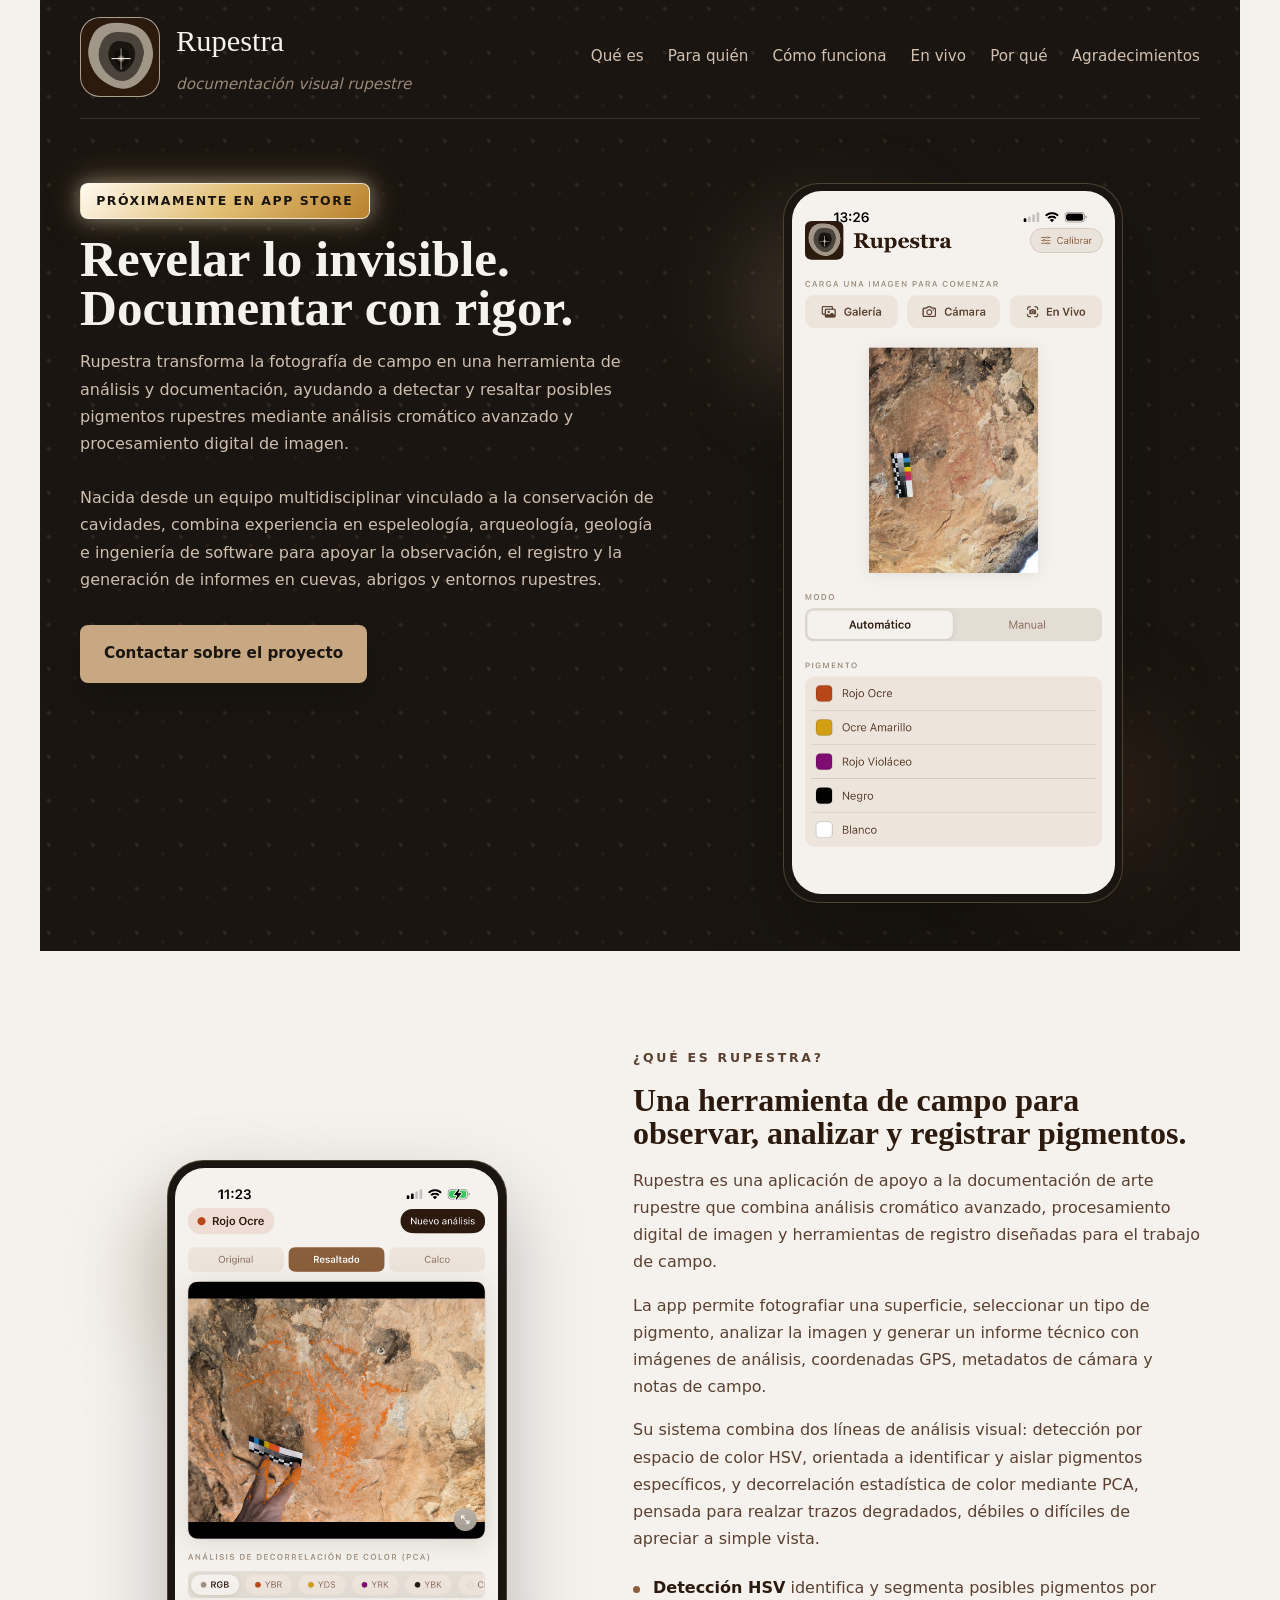
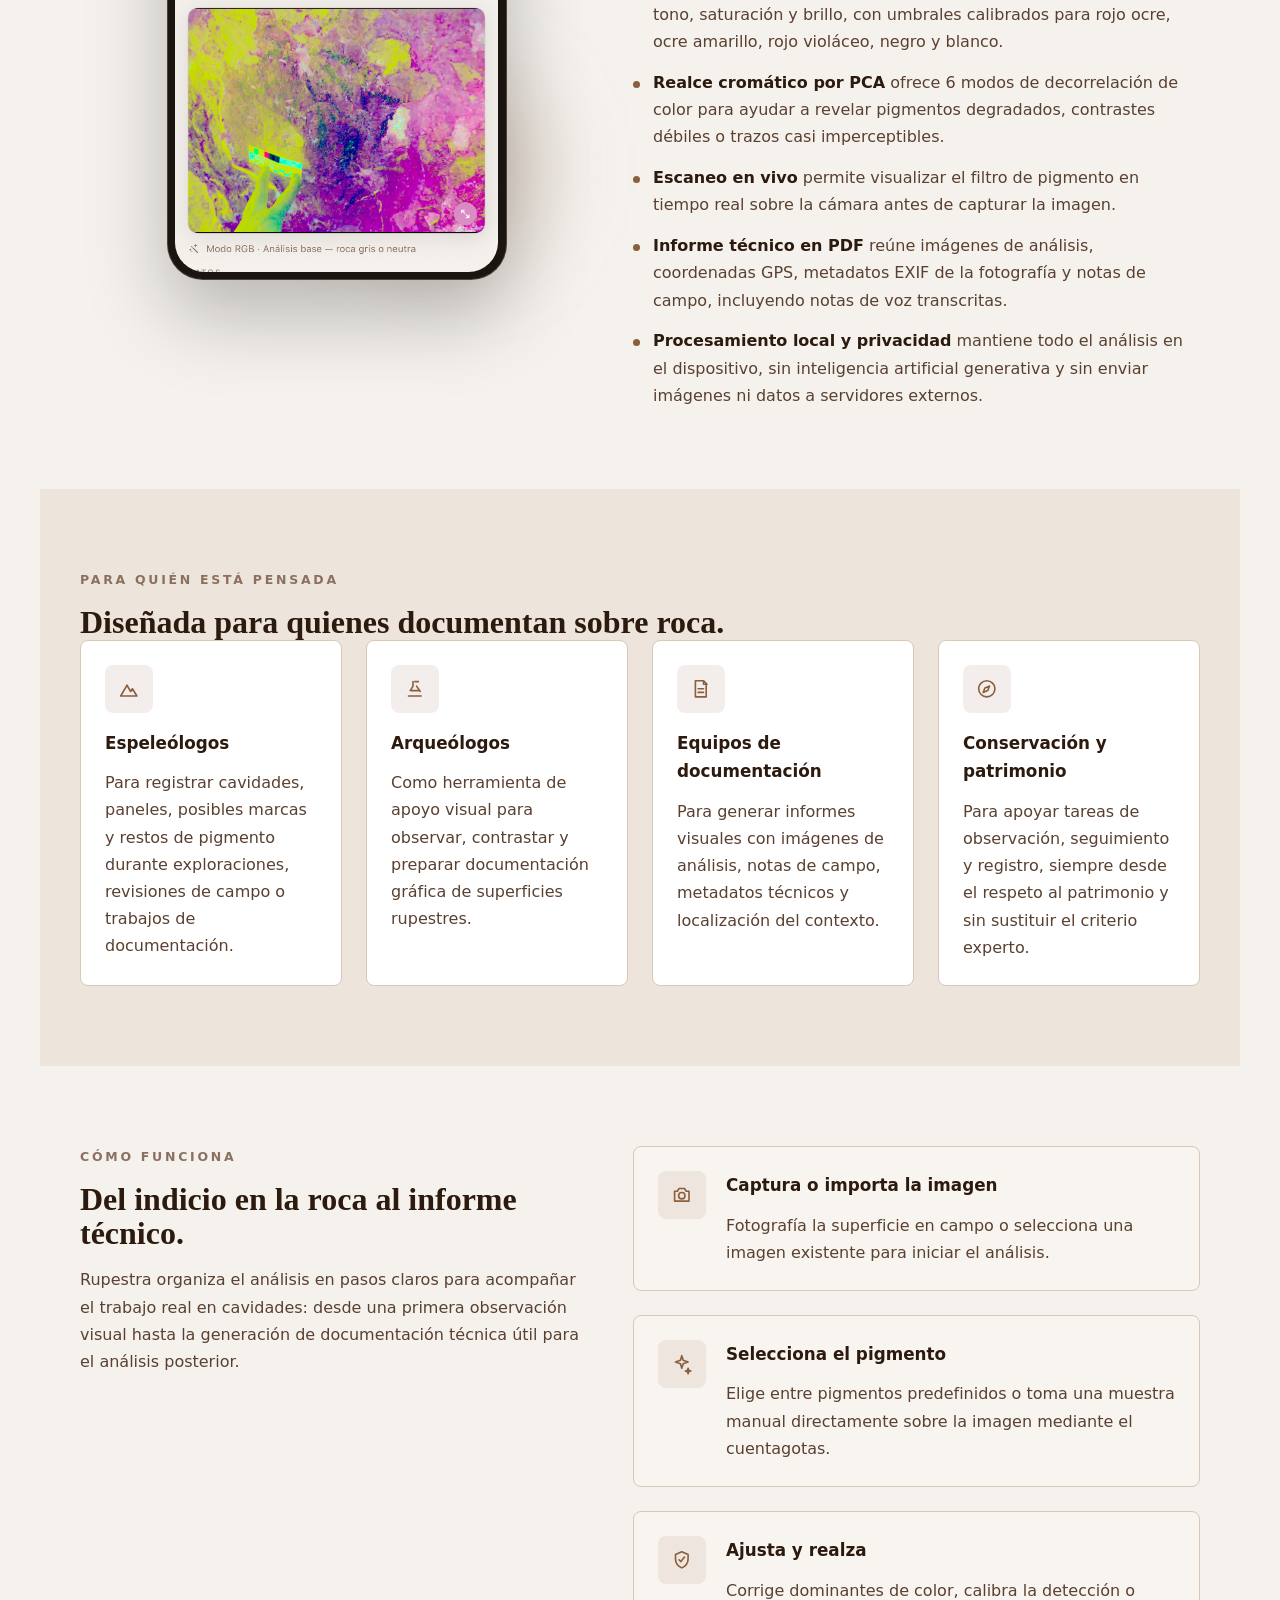
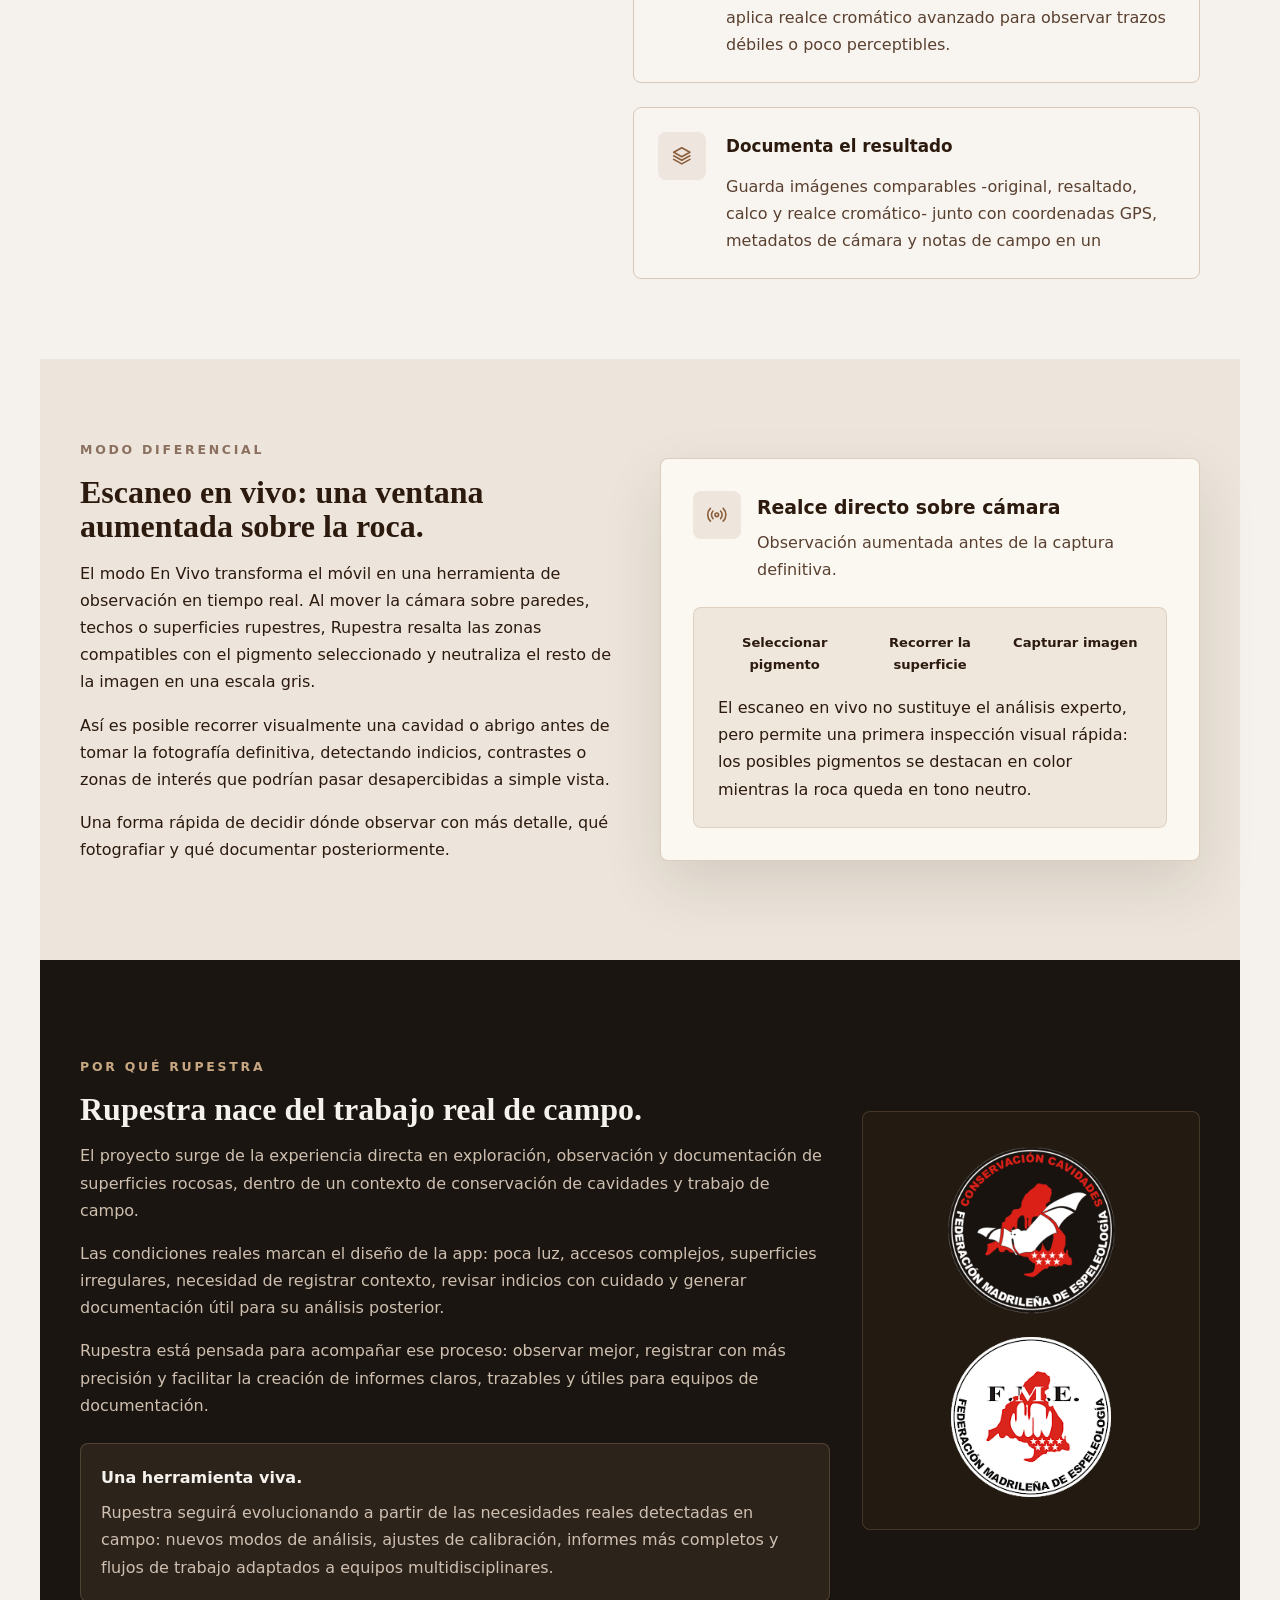
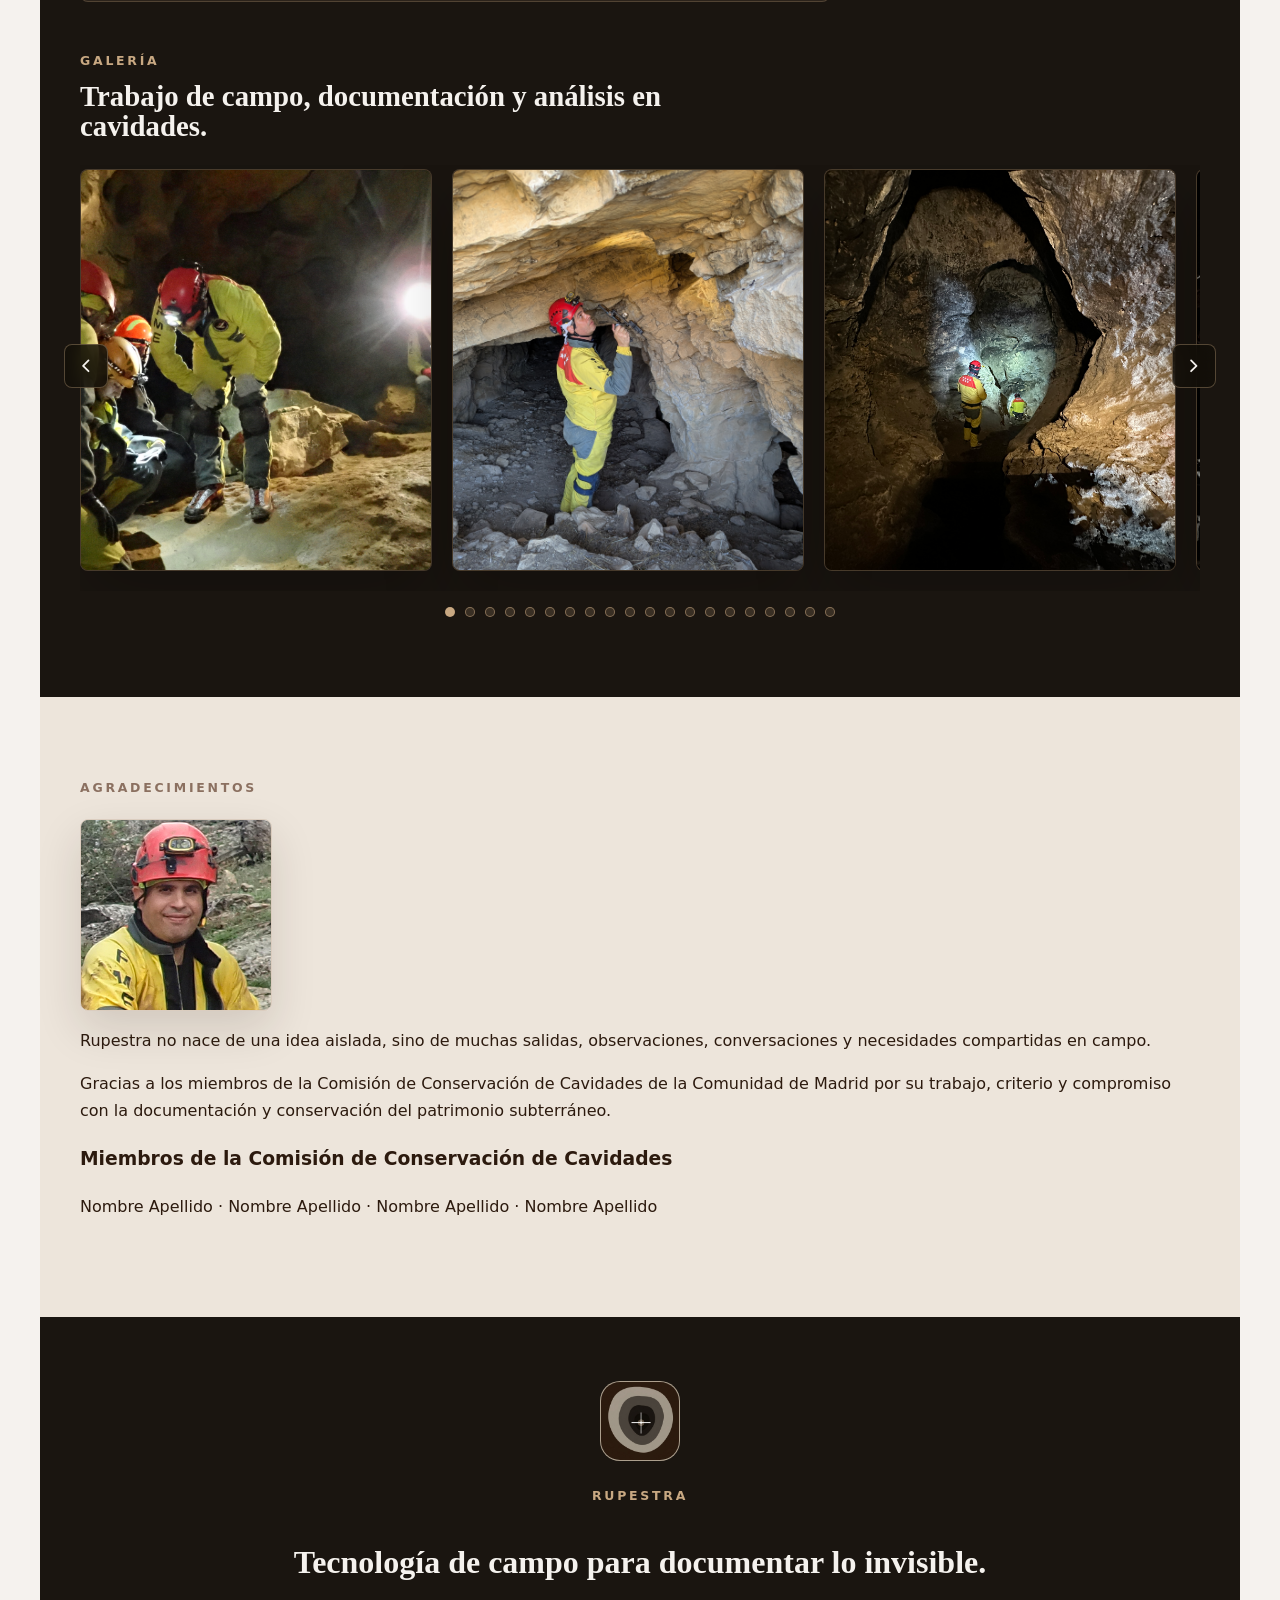
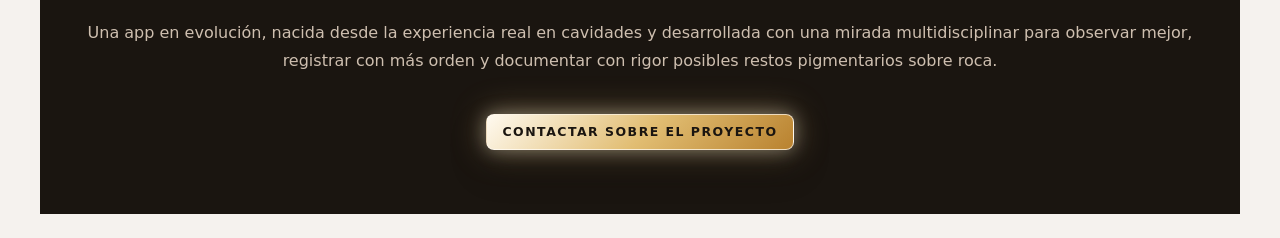
==== commit 9864839e: "actualizacion" ====
--- a/index.html
+++ b/index.html
@@ -38,6 +38,7 @@
 
         <div class="hero-grid">
           <div class="hero-copy">
+            <span class="availability-chip">Próximamente en App Store</span>
             <h1>Revelar lo invisible. Documentar con rigor.</h1>
             <p>Rupestra transforma la fotografía de campo en una herramienta de análisis y documentación, ayudando a detectar y resaltar posibles pigmentos rupestres mediante análisis cromático avanzado y procesamiento digital de imagen.</p></br>
             <p>Nacida desde un equipo multidisciplinar vinculado a la conservación de cavidades, combina experiencia en espeleología, arqueología, geología e ingeniería de software para apoyar la observación, el registro y la generación de informes en cuevas, abrigos y entornos rupestres.</p>
@@ -361,14 +362,14 @@
         </div>
       </div>
     </section>
-    <section section id="agradecimientos" class="section section-alt">
+    <section id="agradecimientos" class="section section-alt">
       <div class="container">
         <p class="section-label">Agradecimientos</p>
+        <img src="imagenes/pedro_coll.jpg" alt="Retrato de Pedro Collado" class="acknowledgement-photo" />
         <p>Rupestra no nace de una idea aislada, sino de muchas salidas, observaciones, conversaciones y necesidades compartidas en campo.</p>
         <p>Gracias a los miembros de la Comisión de Conservación de Cavidades de la Comunidad de Madrid por su trabajo, criterio y compromiso con la documentación y conservación del patrimonio subterráneo.</p>
         <h3>Miembros de la Comisión de Conservación de Cavidades</h3>
         <p>Nombre Apellido · Nombre Apellido · Nombre Apellido · Nombre Apellido</p>
-        </div>
       </div>
     </section>
     <section class="section-dark footer-section">
@@ -377,7 +378,7 @@
         <p class="section-label">Rupestra</p>
         <h2>Tecnología de campo para documentar lo invisible.</h2>
         <p class="section-text">Una app en evolución, nacida desde la experiencia real en cavidades y desarrollada con una mirada multidisciplinar para observar mejor, registrar con más orden y documentar con rigor posibles restos pigmentarios sobre roca.</p>
-        <a class="button button-primary" href="mailto:info@rupestra.com">Contactar sobre el proyecto</a>
+        <a class="availability-chip" href="mailto:info@rupestra.com">Contactar sobre el proyecto</a>
       </div>
     </section>
   </main>
--- a/styles.css
+++ b/styles.css
@@ -156,6 +156,24 @@
   font-family: "Cormorant Garamond", "Georgia", serif;
 }
 
+.availability-chip {
+  display: inline-flex;
+  align-items: center;
+  width: fit-content;
+  padding: 0.65rem 0.95rem;
+  border: 1px solid rgba(255, 250, 240, 0.72);
+  border-radius: 0.5rem;
+  background: linear-gradient(135deg, #fffaf0 0%, #e1bd72 52%, #b9822f 100%);
+  color: var(--surface-dark);
+  box-shadow: 0 0 18px rgba(255, 250, 240, 0.34), 0 0 34px rgba(225, 189, 114, 0.38), 0 16px 36px rgba(0, 0, 0, 0.28);
+  font-size: 0.78rem;
+  font-weight: 800;
+  letter-spacing: 0.12em;
+  line-height: 1.1;
+  text-transform: uppercase;
+  animation: availability-glow 2.8s ease-in-out infinite;
+}
+
 .hero-copy p {
   max-width: 42rem;
   margin: 0;
@@ -216,6 +234,17 @@
 .button-secondary:hover {
   border-color: rgba(200, 168, 130, 0.7);
   background: rgba(255, 255, 255, 0.1);
+}
+
+@keyframes availability-glow {
+  0%,
+  100% {
+    box-shadow: 0 0 14px rgba(255, 250, 240, 0.28), 0 0 28px rgba(225, 189, 114, 0.32), 0 16px 36px rgba(0, 0, 0, 0.28);
+  }
+
+  50% {
+    box-shadow: 0 0 24px rgba(255, 255, 255, 0.52), 0 0 52px rgba(205, 143, 46, 0.56), 0 18px 42px rgba(0, 0, 0, 0.34);
+  }
 }
 
 .hero-note {
@@ -727,6 +756,16 @@
   background: var(--accent-soft);
 }
 
+.acknowledgement-photo {
+  width: min(100%, 12rem);
+  height: 12rem;
+  margin-top: 1.25rem;
+  border-radius: 0.5rem;
+  object-fit: cover;
+  border: 1px solid rgba(139, 94, 60, 0.18);
+  box-shadow: 0 18px 45px rgba(44, 26, 14, 0.14);
+}
+
 .footer-section {
   padding: 4rem 1.5rem;
   margin-bottom: 1.5rem;
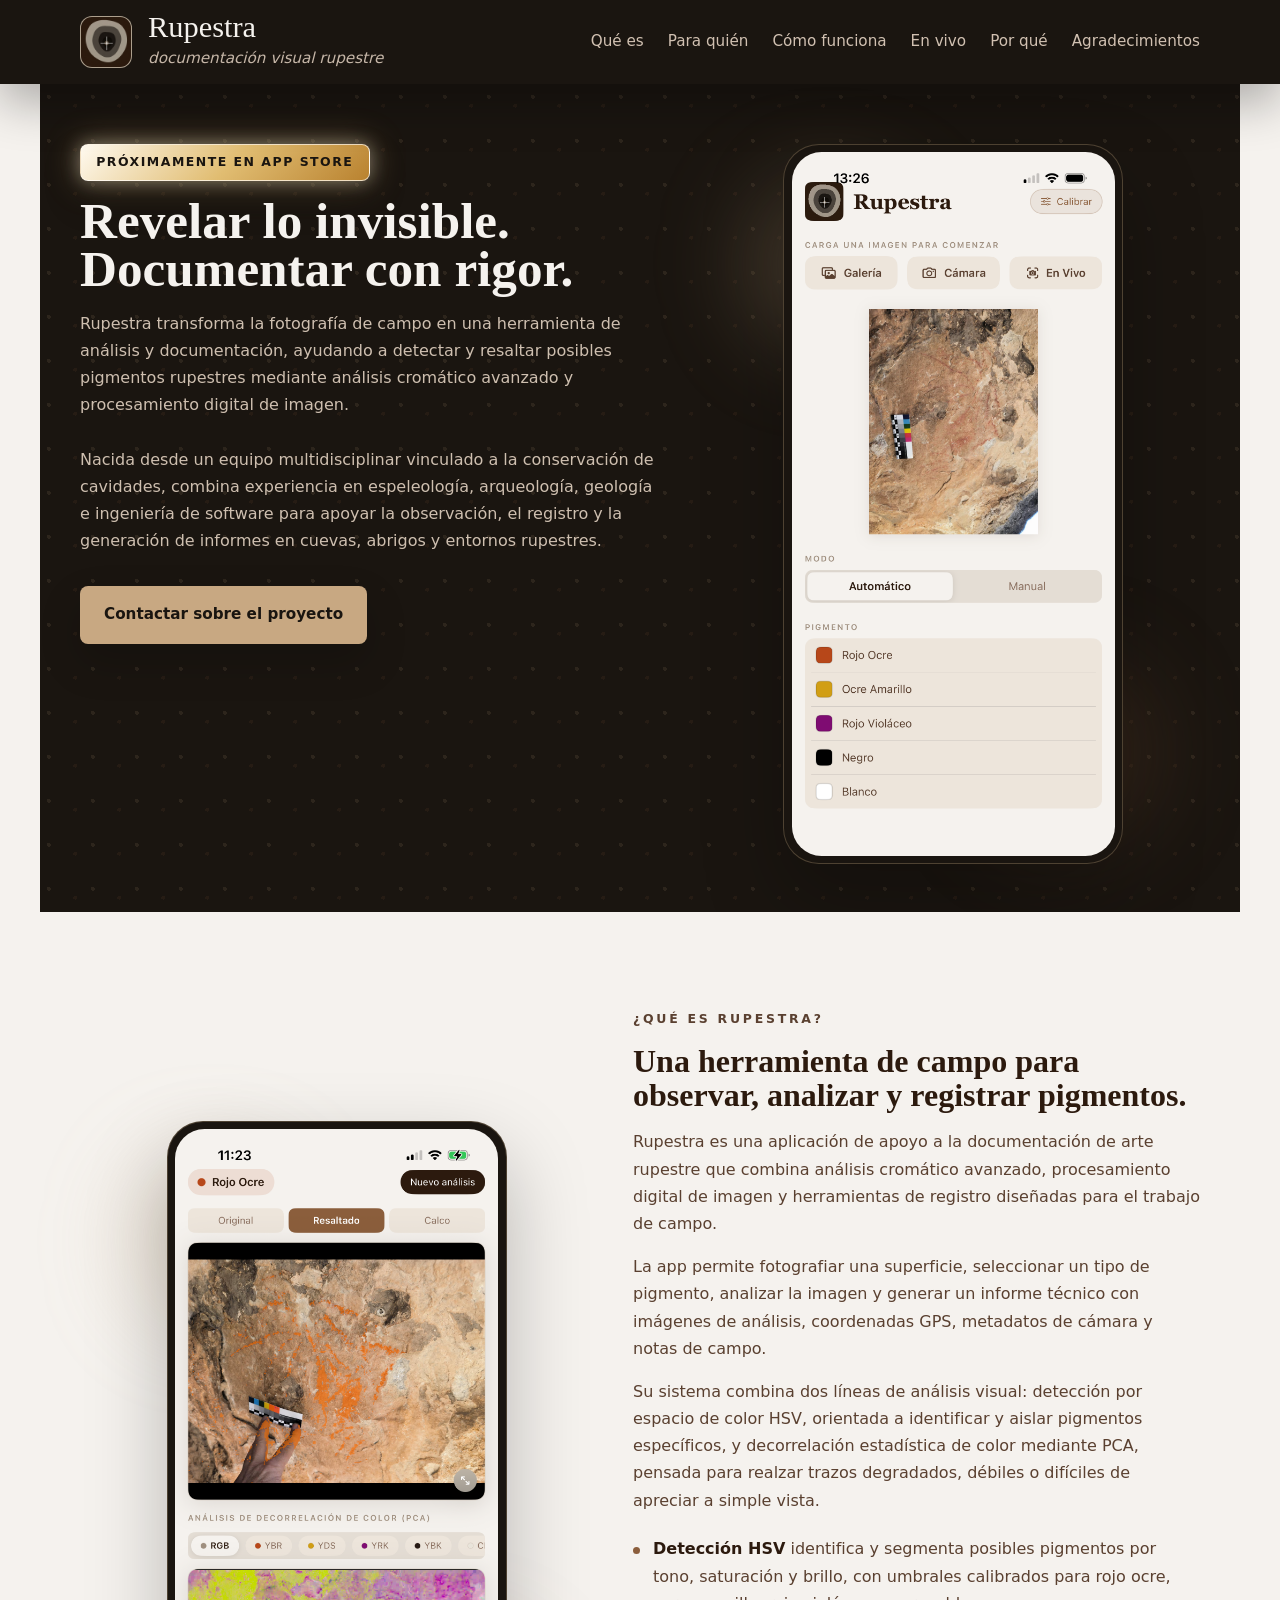
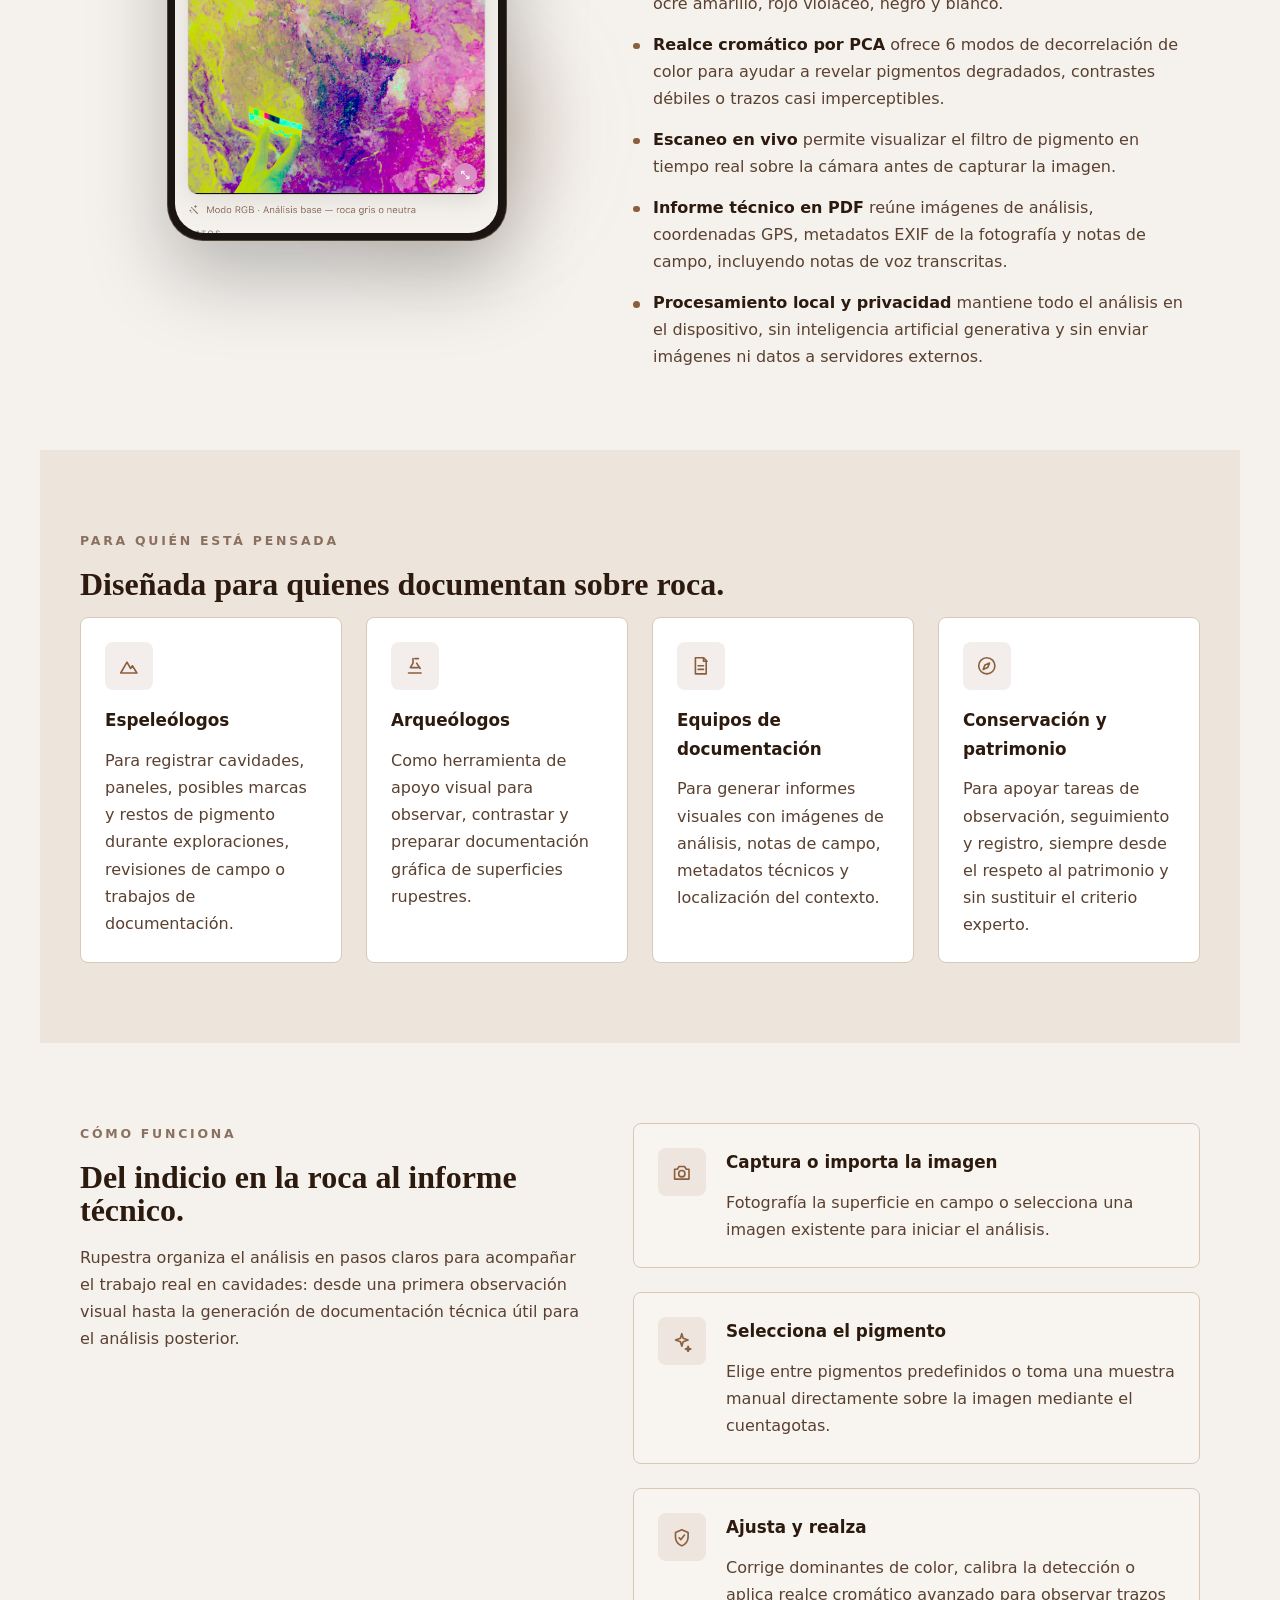
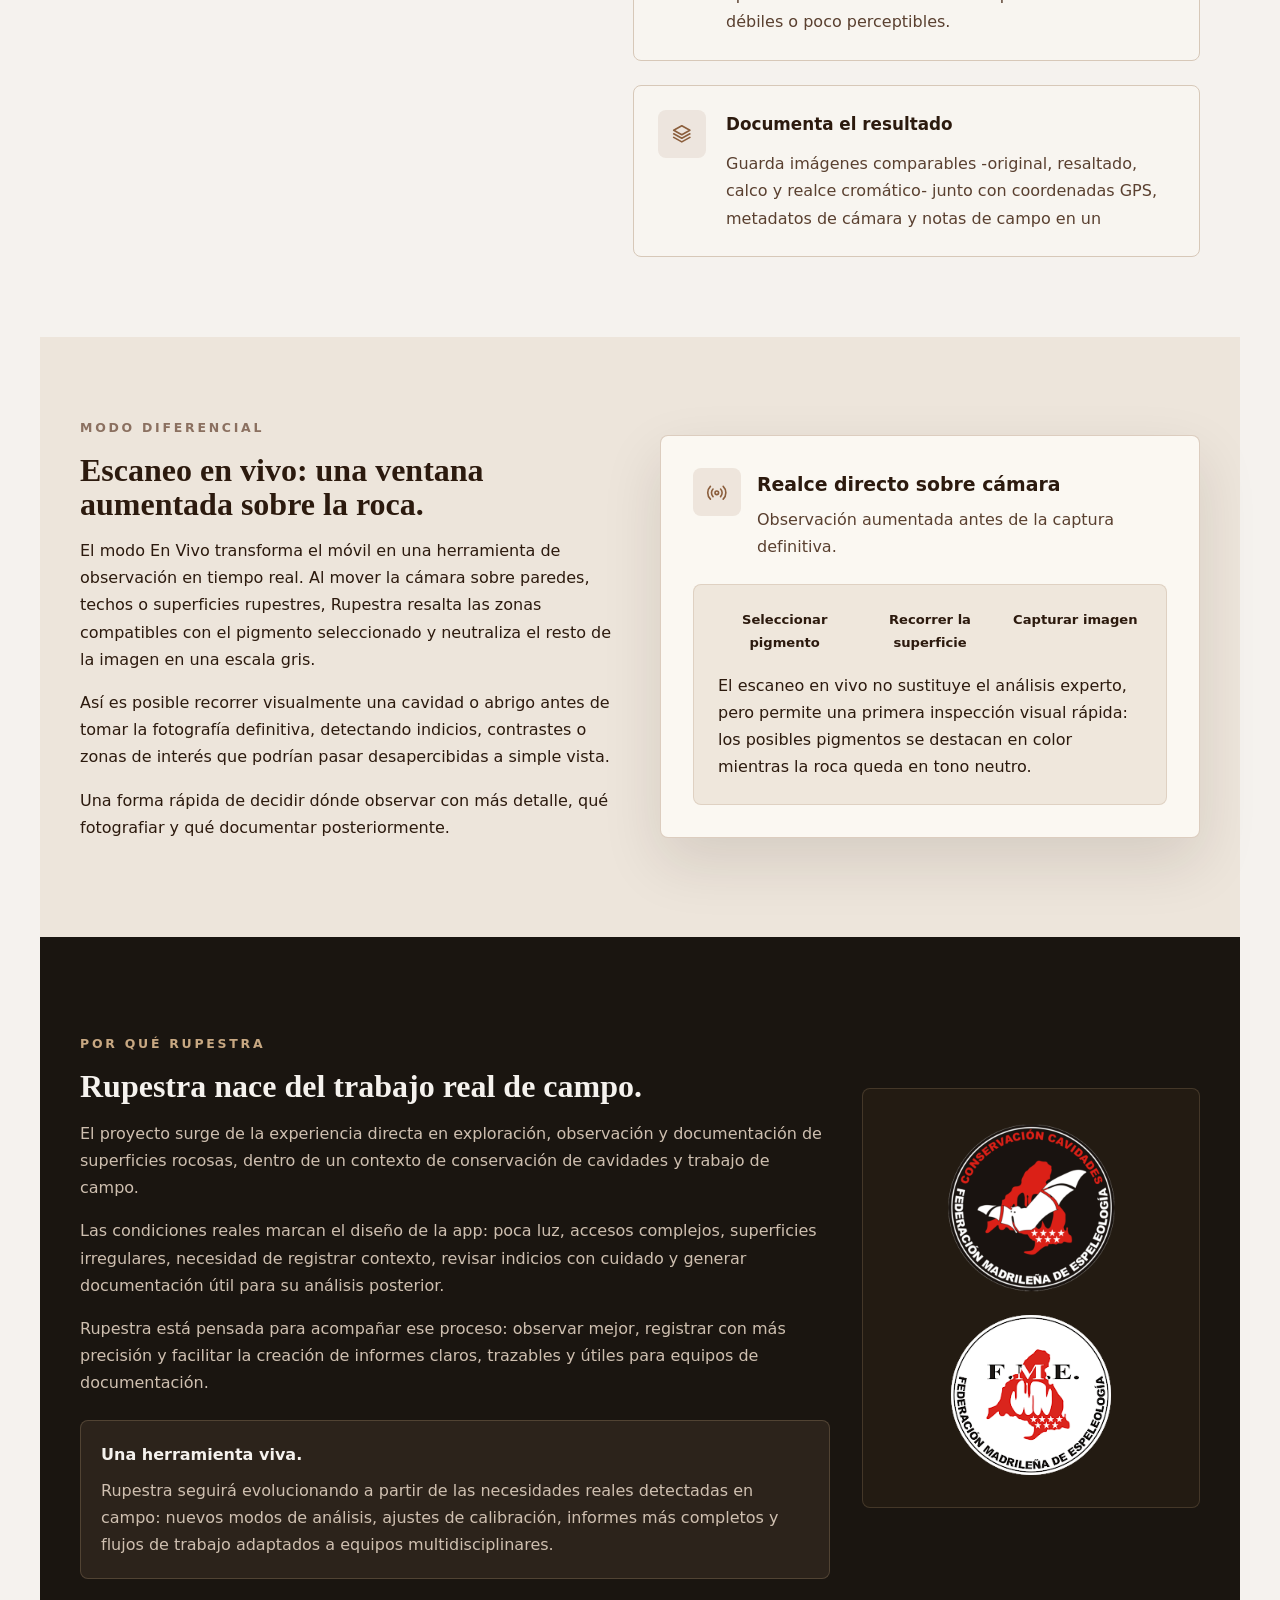
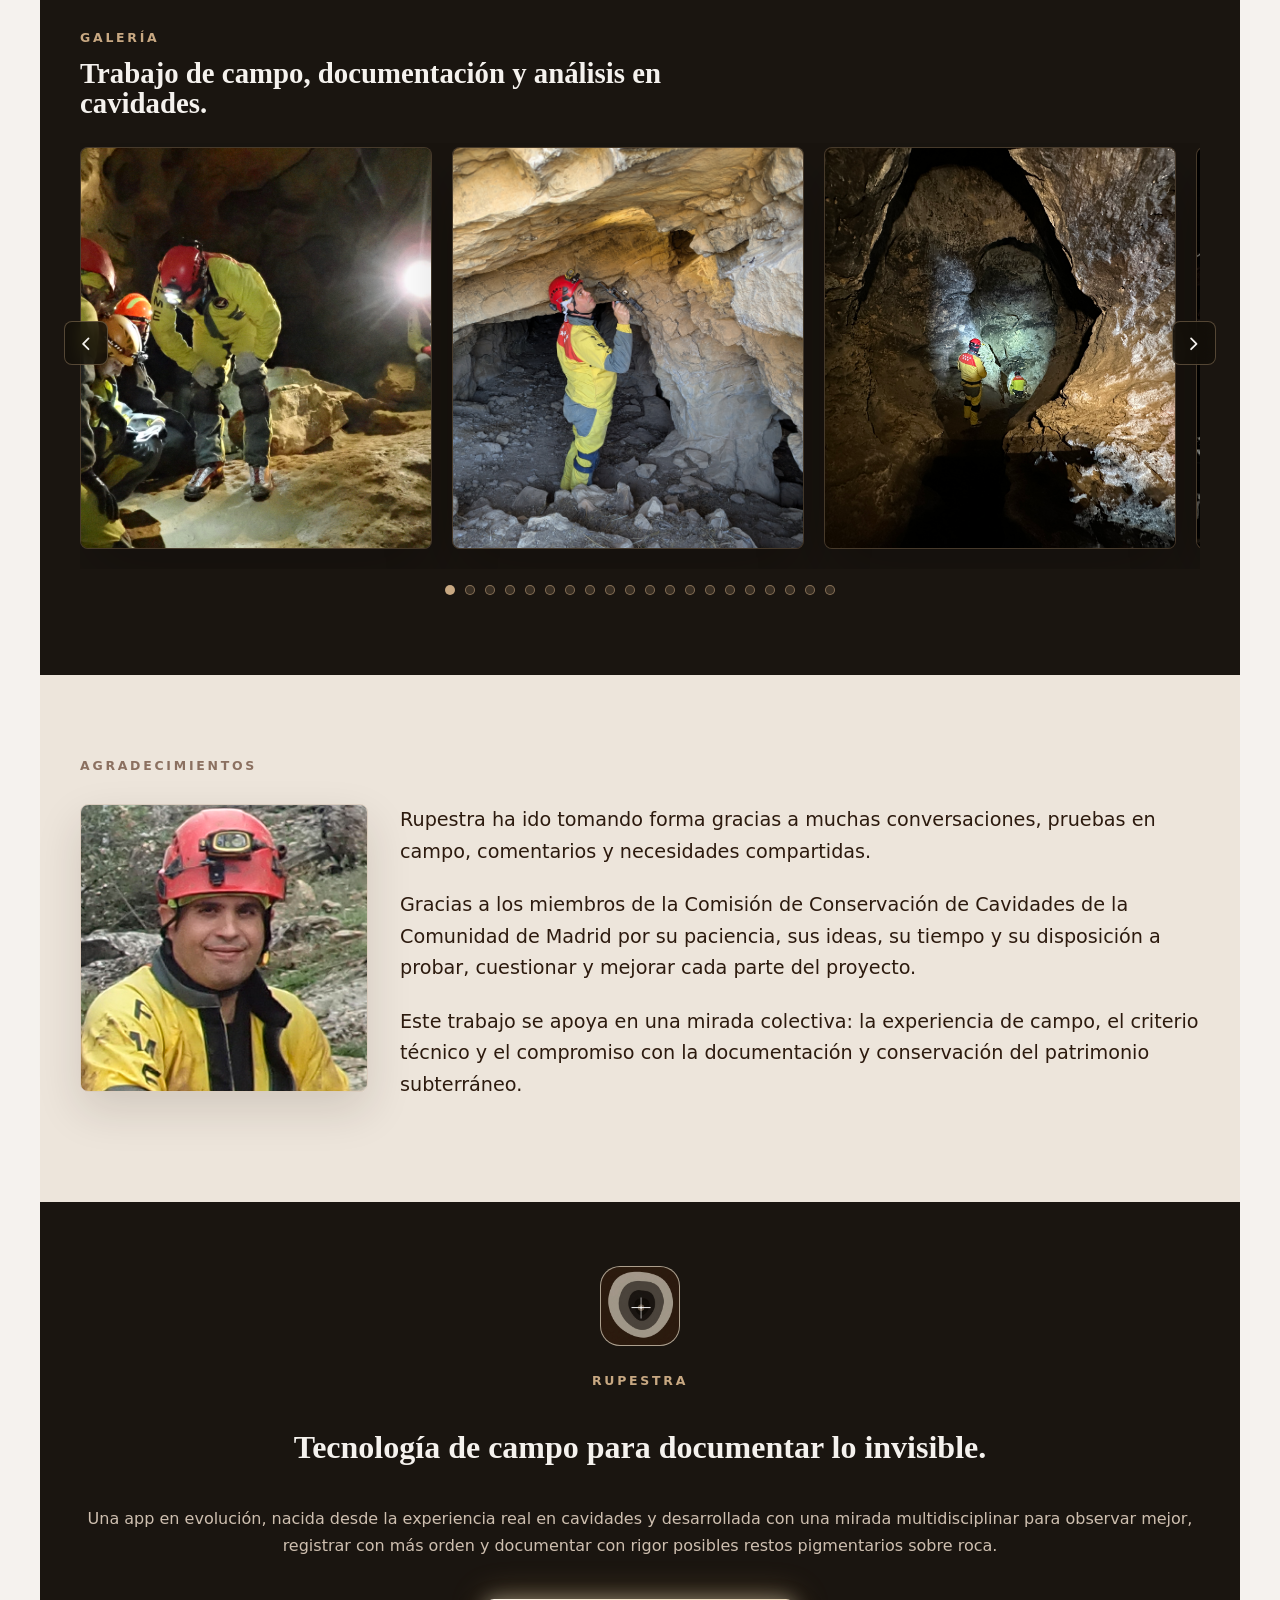
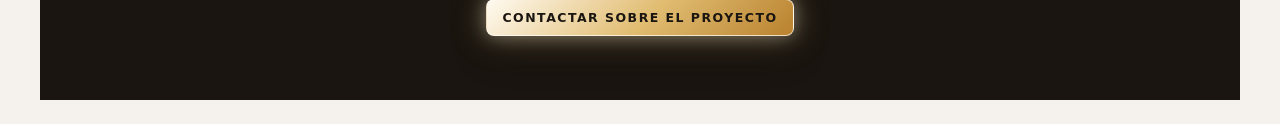
==== commit 290590f0: "actualiacio" ====
--- a/index.html
+++ b/index.html
@@ -14,28 +14,27 @@
   <link rel="stylesheet" href="styles.css" />
 </head>
 <body>
+  <header class="site-header">
+    <div class="brand-group">
+      <img src="logos/logo_rupestra_cruz.png" alt="Logo de Rupestra" class="brand-logo" />
+      <div>
+        <div class="brand-title">Rupestra</div>
+        <p class="brand-subtitle">documentación visual rupestre</p>
+      </div>
+    </div>
+    <nav class="hero-nav" aria-label="Navegación principal">
+      <a href="#que-es">Qué es</a>
+      <a href="#para">Para quién</a>
+      <a href="#como-funciona">Cómo funciona</a>
+      <a href="#en-vivo">En vivo</a>
+      <a href="#porque">Por qué</a>
+      <a href="#agradecimientos">Agradecimientos</a>
+    </nav>
+  </header>
   <main class="page">
     <section class="hero section-dark">
       <div class="hero-overlay"></div>
       <div class="container hero-inner">
-        <header class="site-header">
-          <div class="brand-group">
-            <img src="logos/logo_rupestra_cruz.png" alt="Logo de Rupestra" class="brand-logo" />
-            <div>
-              <div class="brand-title">Rupestra</div>
-              <p class="brand-subtitle">documentación visual rupestre</p>
-            </div>
-          </div>
-          <nav class="hero-nav" aria-label="Navegación principal">
-            <a href="#que-es">Qué es</a>
-            <a href="#para">Para quién</a>
-            <a href="#como-funciona">Cómo funciona</a>
-            <a href="#en-vivo">En vivo</a>
-            <a href="#porque">Por qué</a>
-            <a href="#agradecimientos">Agradecimientos</a>
-          </nav>
-        </header>
-
         <div class="hero-grid">
           <div class="hero-copy">
             <span class="availability-chip">Próximamente en App Store</span>
@@ -107,6 +106,7 @@
       <div class="container">
         <p class="section-label">Para quién está pensada</p>
         <h2>Diseñada para quienes documentan sobre roca.</h2>
+        <p></p>
         <div class="card-grid">
           <article class="feature-card">
             <div class="icon-box" aria-hidden="true">
@@ -365,11 +365,14 @@
     <section id="agradecimientos" class="section section-alt">
       <div class="container">
         <p class="section-label">Agradecimientos</p>
-        <img src="imagenes/pedro_coll.jpg" alt="Retrato de Pedro Collado" class="acknowledgement-photo" />
-        <p>Rupestra no nace de una idea aislada, sino de muchas salidas, observaciones, conversaciones y necesidades compartidas en campo.</p>
-        <p>Gracias a los miembros de la Comisión de Conservación de Cavidades de la Comunidad de Madrid por su trabajo, criterio y compromiso con la documentación y conservación del patrimonio subterráneo.</p>
-        <h3>Miembros de la Comisión de Conservación de Cavidades</h3>
-        <p>Nombre Apellido · Nombre Apellido · Nombre Apellido · Nombre Apellido</p>
+        <div class="acknowledgement-layout">
+          <img src="imagenes/pedro_coll.jpg" alt="Retrato de Pedro Coll" class="acknowledgement-photo" />
+          <div class="acknowledgement-copy">
+            <p>Rupestra ha ido tomando forma gracias a muchas conversaciones, pruebas en campo, comentarios y necesidades compartidas.</p>
+            <p>Gracias a los miembros de la Comisión de Conservación de Cavidades de la Comunidad de Madrid por su paciencia, sus ideas, su tiempo y su disposición a probar, cuestionar y mejorar cada parte del proyecto.</p>
+            <p>Este trabajo se apoya en una mirada colectiva: la experiencia de campo, el criterio técnico y el compromiso con la documentación y conservación del patrimonio subterráneo.</p>
+          </div>
+        </div>
       </div>
     </section>
     <section class="section-dark footer-section">
@@ -383,6 +386,42 @@
     </section>
   </main>
   <script>
+    const siteHeader = document.querySelector(".site-header");
+    let lastScrollY = window.scrollY;
+    let headerHasFocus = false;
+
+    function updateHeaderVisibility() {
+      if (!siteHeader) {
+        return;
+      }
+
+      const currentScrollY = window.scrollY;
+      const isScrollingDown = currentScrollY > lastScrollY;
+
+      siteHeader.classList.toggle("is-scrolled", currentScrollY > 24);
+
+      if (headerHasFocus || currentScrollY < 120) {
+        siteHeader.classList.remove("is-hidden");
+      } else {
+        siteHeader.classList.toggle("is-hidden", isScrollingDown);
+      }
+
+      lastScrollY = Math.max(currentScrollY, 0);
+    }
+
+    siteHeader?.addEventListener("focusin", () => {
+      headerHasFocus = true;
+      siteHeader.classList.remove("is-hidden");
+    });
+
+    siteHeader?.addEventListener("focusout", () => {
+      headerHasFocus = false;
+      updateHeaderVisibility();
+    });
+
+    window.addEventListener("scroll", updateHeaderVisibility, { passive: true });
+    updateHeaderVisibility();
+
     const carouselTrack = document.querySelector("[data-carousel-track]");
     const carouselCards = Array.from(document.querySelectorAll(".field-card"));
     const carouselDots = Array.from(document.querySelectorAll("[data-carousel-dot]"));
--- a/styles.css
+++ b/styles.css
@@ -51,6 +51,7 @@
 
 .section {
   padding: 5rem 1.5rem;
+  scroll-margin-top: 7.5rem;
 }
 
 .section-light {
@@ -88,12 +89,30 @@
 }
 
 .site-header {
+  position: fixed;
+  top: 0;
+  left: 0;
+  z-index: 1000;
   display: flex;
   align-items: center;
   justify-content: space-between;
   gap: 1rem;
-  border-bottom: 1px solid rgba(200, 168, 130, 0.18);
-  padding-bottom: 1.25rem;
+  width: 100%;
+  padding: 0.75rem max(1rem, calc((100vw - 1120px) / 2));
+  border: 0;
+  border-radius: 0;
+  background: var(--surface-dark);
+  box-shadow: 0 18px 48px rgba(0, 0, 0, 0.3);
+  transform: translateY(0);
+  transition: transform 220ms ease, box-shadow 220ms ease, border-color 220ms ease;
+}
+
+.site-header.is-scrolled {
+  box-shadow: 0 18px 52px rgba(0, 0, 0, 0.36);
+}
+
+.site-header.is-hidden {
+  transform: translateY(-100%);
 }
 
 .brand-group {
@@ -112,16 +131,24 @@
   background: #a39c90;
 }
 
+.site-header .brand-logo {
+  width: 3.25rem;
+  height: 3.25rem;
+  border-radius: 0.75rem;
+}
+
 .brand-title {
   margin: 0;
+  color: #f5f2ee;
   font-size: 1.9rem;
   font-family: "Cormorant Garamond", "Georgia", serif;
+  line-height: 1;
 }
 
 .brand-subtitle {
   margin: 0.25rem 0 0;
   font-size: 0.95rem;
-  color: #9a8878;
+  color: rgba(216, 200, 184, 0.9);
   font-style: italic;
 }
 
@@ -145,7 +172,7 @@
   display: grid;
   gap: 3rem;
   align-items: top;
-  padding: 4rem 0 2rem;
+  padding: 8rem 0 2rem;
 }
 
 .hero-copy h1 {
@@ -756,16 +783,40 @@
   background: var(--accent-soft);
 }
 
+.acknowledgement-layout {
+  display: grid;
+  gap: 2rem;
+  align-items: start;
+  margin-top: 1.75rem;
+}
+
 .acknowledgement-photo {
-  width: min(100%, 12rem);
-  height: 12rem;
-  margin-top: 1.25rem;
+  width: min(100%, 18rem);
+  aspect-ratio: 1;
   border-radius: 0.5rem;
   object-fit: cover;
   border: 1px solid rgba(139, 94, 60, 0.18);
   box-shadow: 0 18px 45px rgba(44, 26, 14, 0.14);
 }
 
+.acknowledgement-copy {
+  max-width: 58rem;
+}
+
+.acknowledgement-copy p {
+  margin: 0 0 1.35rem;
+  color: var(--text);
+  font-size: clamp(1.1rem, 1.5vw, 1.35rem);
+  line-height: 1.65;
+}
+
+.acknowledgement-copy h3 {
+  margin: 2rem 0 1rem;
+  color: var(--text);
+  font-size: clamp(1.45rem, 2vw, 2rem);
+  line-height: 1.15;
+}
+
 .footer-section {
   padding: 4rem 1.5rem;
   margin-bottom: 1.5rem;
@@ -801,6 +852,10 @@
 
   .carousel-control {
     display: inline-flex;
+  }
+
+  .acknowledgement-layout {
+    grid-template-columns: minmax(13rem, 18rem) minmax(0, 1fr);
   }
 }
 
@@ -820,8 +875,17 @@
   }
 
   .site-header {
-    flex-direction: column;
-    align-items: flex-start;
+    align-items: center;
+    padding: 0.65rem 0.75rem;
+  }
+
+  .site-header .brand-logo {
+    width: 2.75rem;
+    height: 2.75rem;
+  }
+
+  .brand-subtitle {
+    display: none;
   }
 
   .hero-actions {
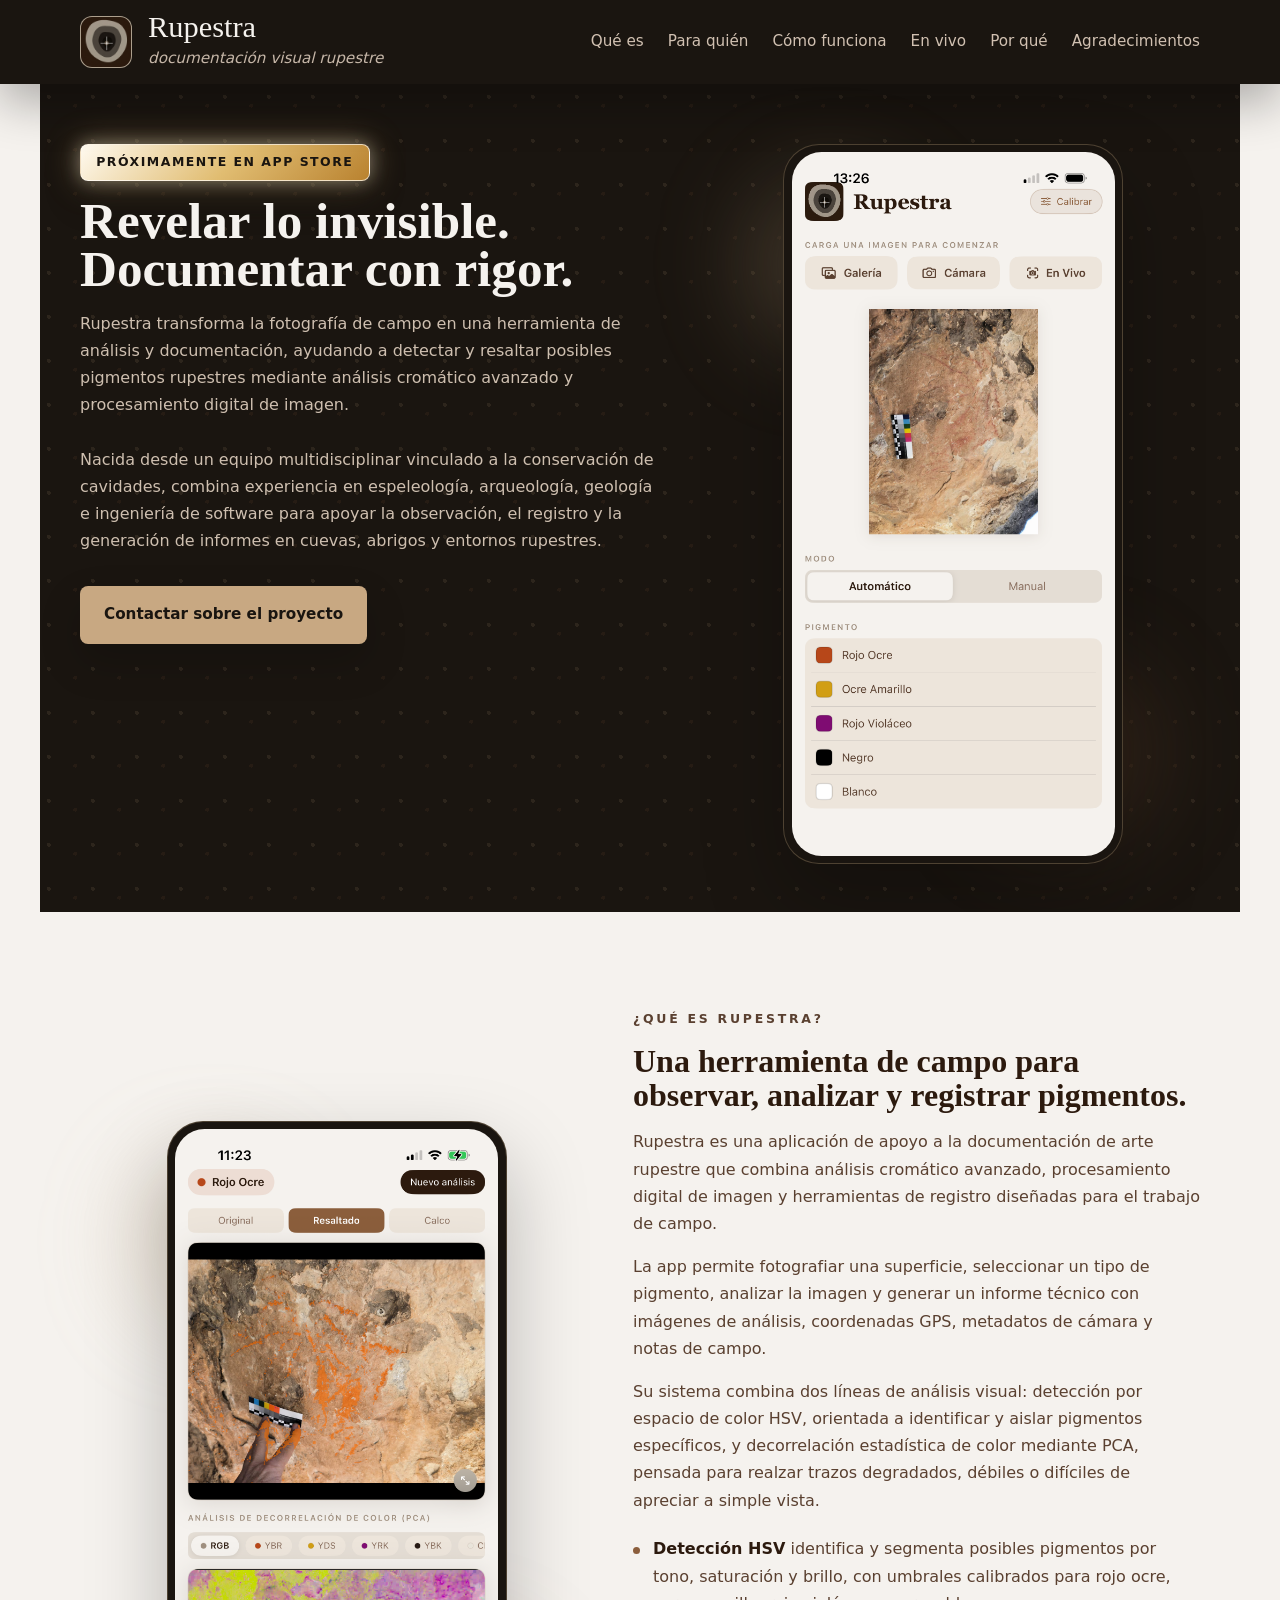
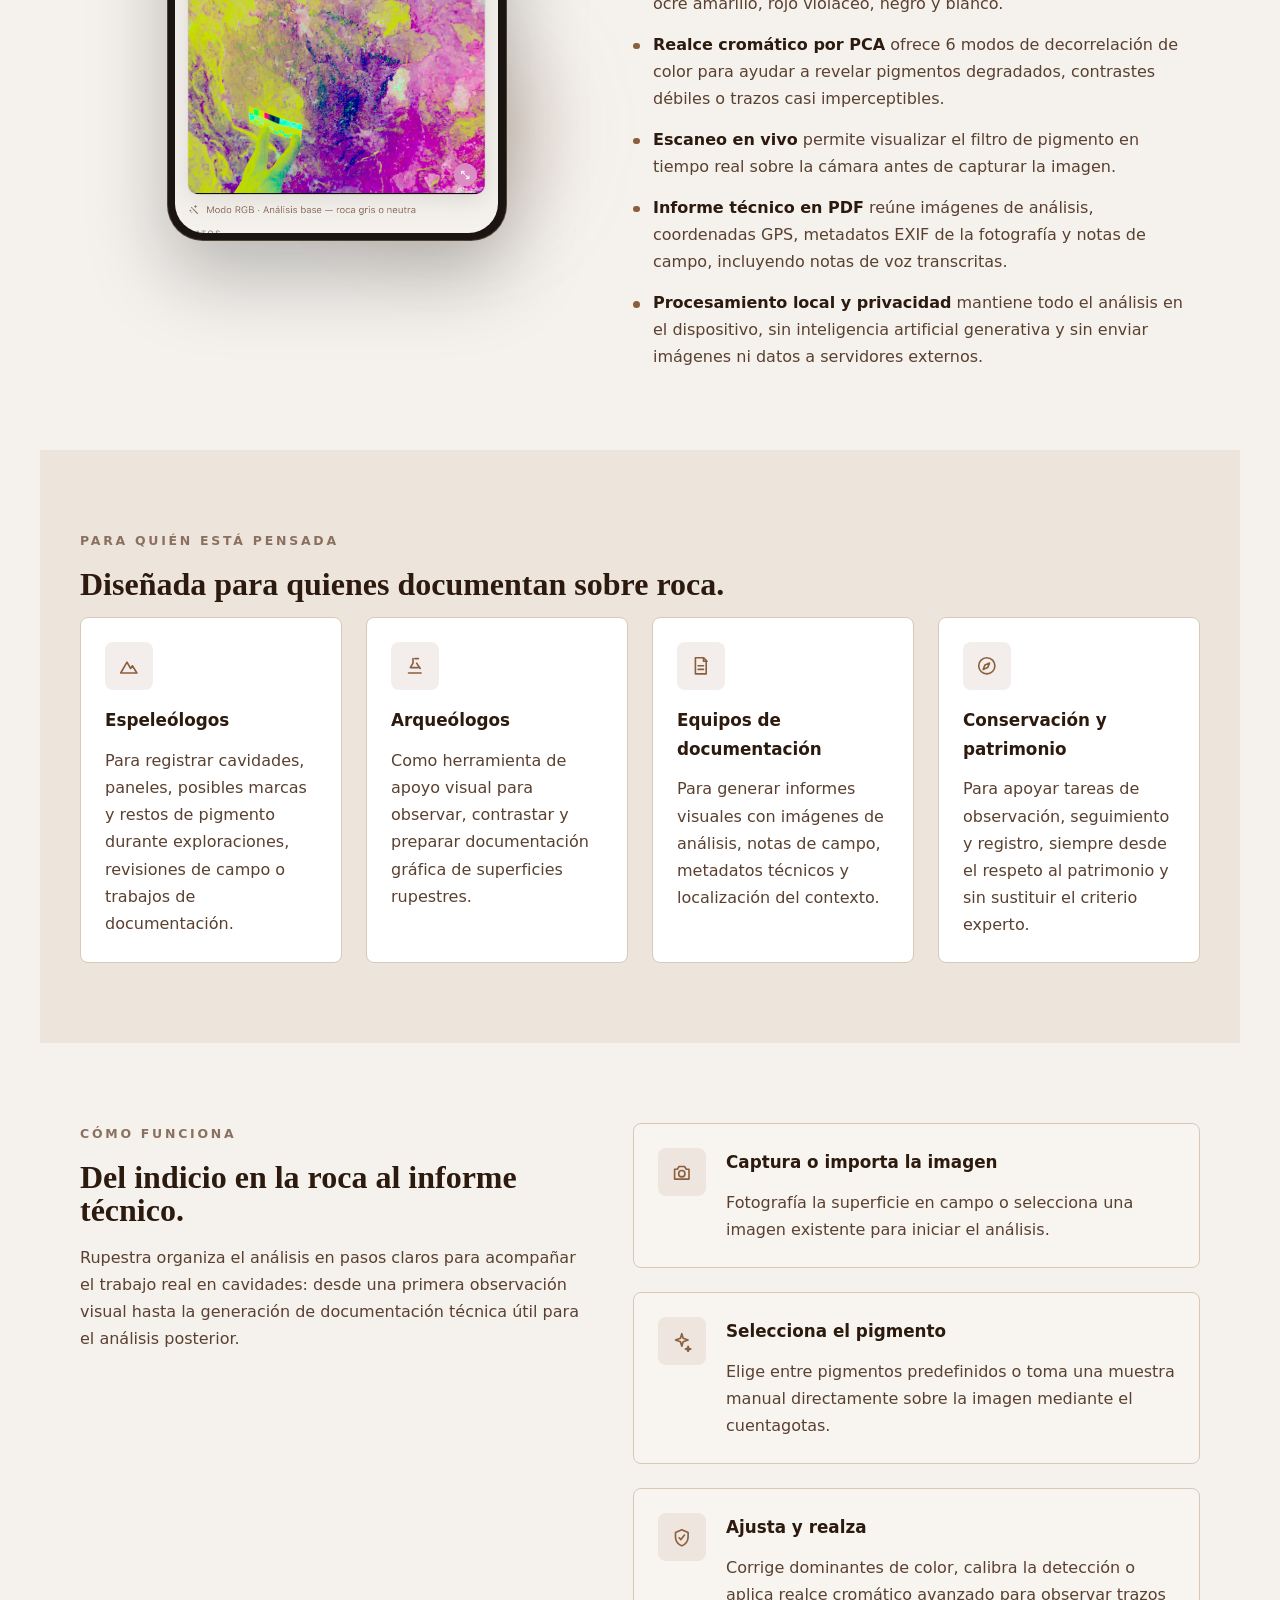
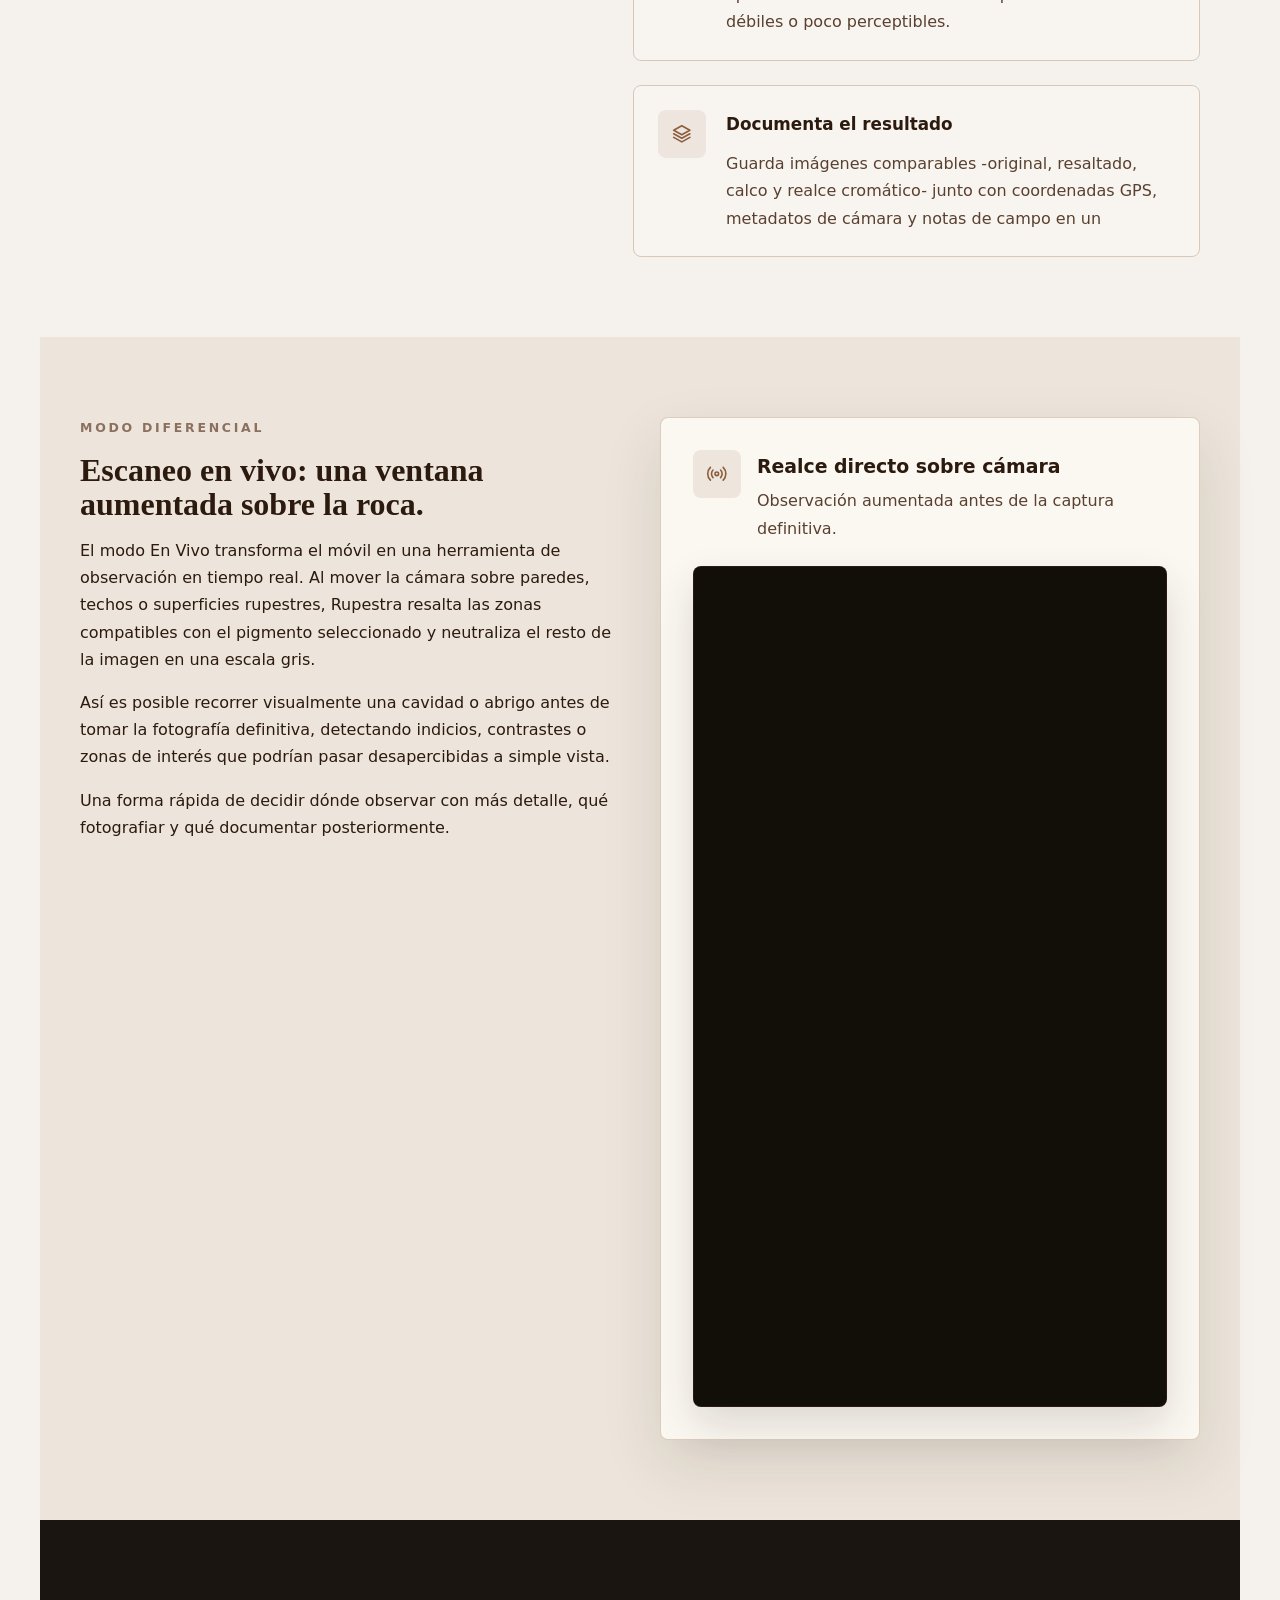
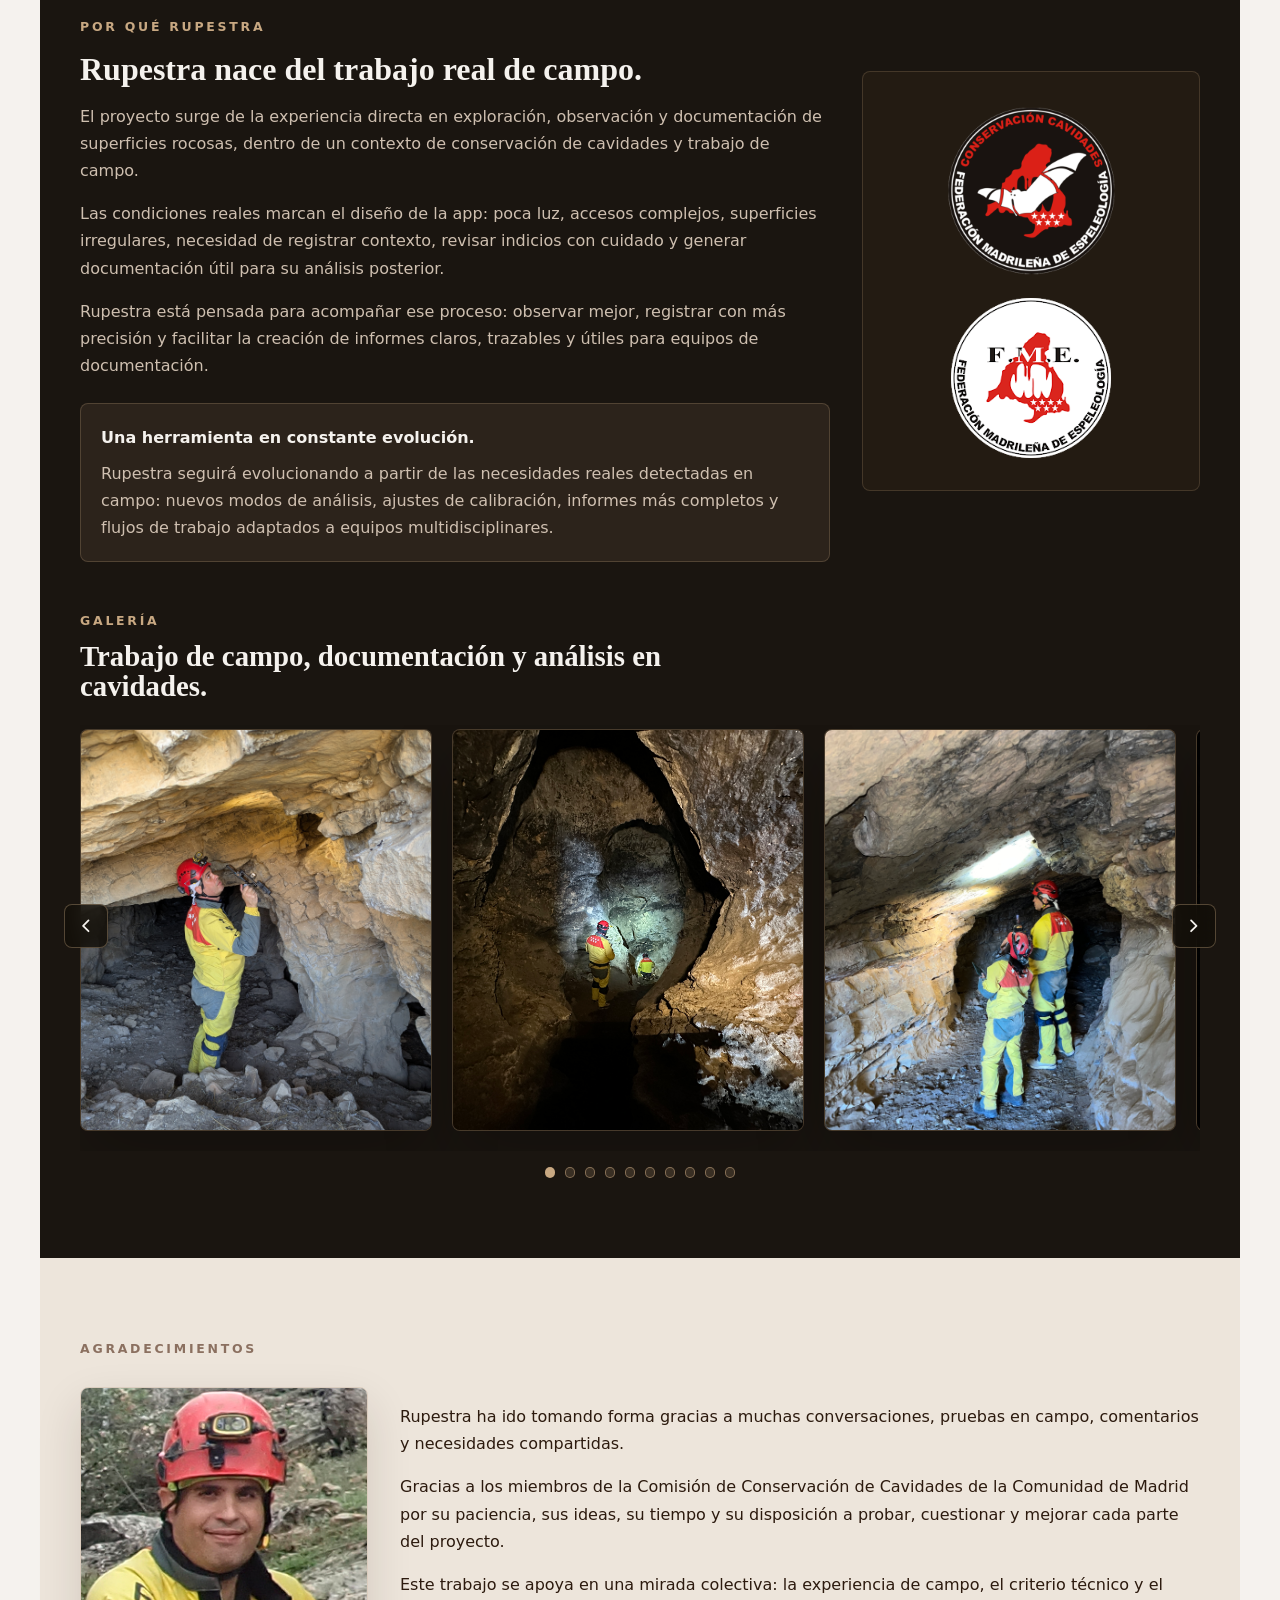
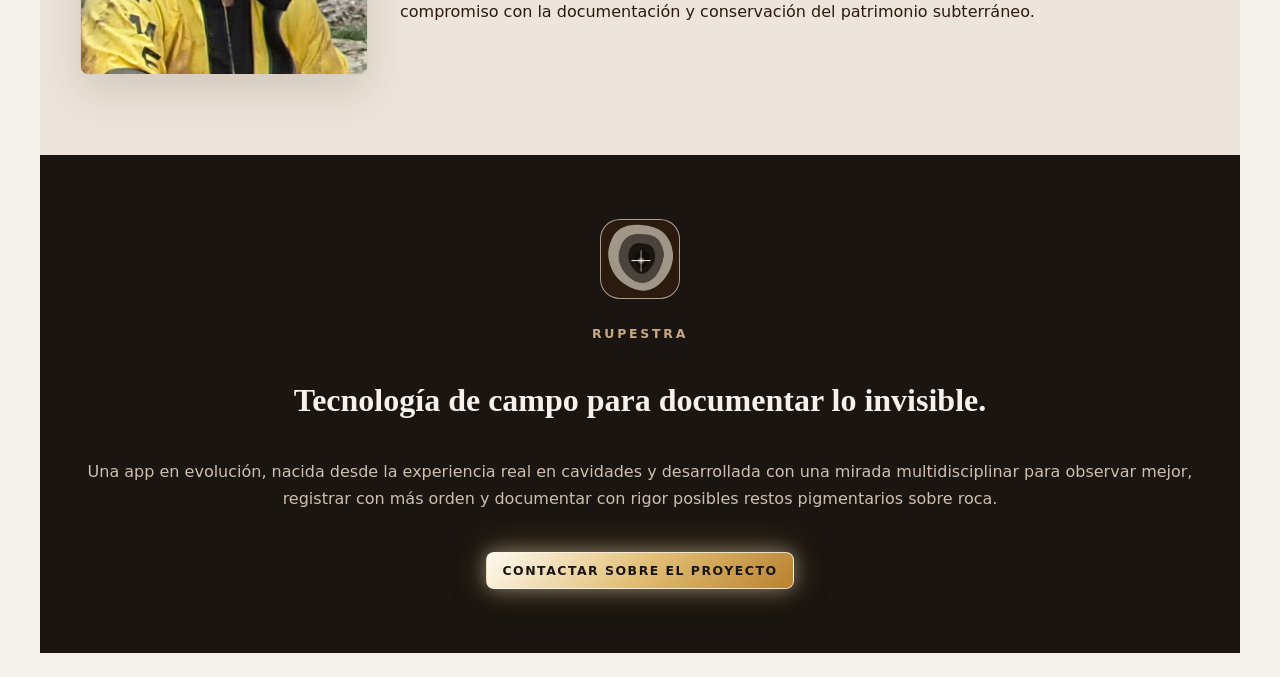
==== commit 71d9e4c6: "video_y_carrousel" ====
--- a/index.html
+++ b/index.html
@@ -207,13 +207,16 @@
               <p>Observación aumentada antes de la captura definitiva.</p>
             </div>
           </div>
-          <div class="feature-panel">
-            <div class="feature-status-grid">
-              <span>Seleccionar pigmento</span>
-              <span>Recorrer la superficie</span>
-              <span>Capturar imagen</span>
-            </div>
-            <p>El escaneo en vivo no sustituye el análisis experto, pero permite una primera inspección visual rápida: los posibles pigmentos se destacan en color mientras la roca queda en tono neutro.</p>
+          <div class="live-video-frame">
+            <video
+              class="live-video"
+              src="videos/modo_en_vivo.mp4"
+              autoplay
+              muted
+              loop
+              playsinline
+              preload="metadata"
+            ></video>
           </div>
         </div>
       </div>
@@ -228,7 +231,7 @@
             <p>Las condiciones reales marcan el diseño de la app: poca luz, accesos complejos, superficies irregulares, necesidad de registrar contexto, revisar indicios con cuidado y generar documentación útil para su análisis posterior.</p>
             <p>Rupestra está pensada para acompañar ese proceso: observar mejor, registrar con más precisión y facilitar la creación de informes claros, trazables y útiles para equipos de documentación.</p>
             <div class="field-note">
-              <strong>Una herramienta viva.</strong>
+              <strong>Una herramienta en constante evolución.</strong>
               <span>Rupestra seguirá evolucionando a partir de las necesidades reales detectadas en campo: nuevos modos de análisis, ajustes de calibración, informes más completos y flujos de trabajo adaptados a equipos multidisciplinares.</span>
             </div>
           </div>
@@ -253,83 +256,43 @@
 
           <div class="carousel-track" data-carousel-track>
             <figure class="field-card" id="campo-01">
-              <img src="imagenes_carrousel/P2100330.JPG" alt="Trabajo de campo de espeleología y documentación rupestre" class="field-photo" loading="eager" />
+              <img src="imagenes_carrousel/carrousel_05.jpg" alt="Trabajo de campo de espeleología y documentación rupestre" class="field-photo" loading="eager" />
             </figure>
 
             <figure class="field-card" id="campo-02">
-              <img src="imagenes_carrousel/PXL_20251018_151636266.jpg" alt="Trabajo de campo de espeleología y documentación rupestre" class="field-photo" loading="eager" />
+              <img src="imagenes_carrousel/carrousel_08.JPG" alt="Trabajo de campo de espeleología y documentación rupestre" class="field-photo" loading="lazy" />
             </figure>
 
             <figure class="field-card" id="campo-03">
-              <img src="imagenes_carrousel/IMG_2822.JPG" alt="Trabajo de campo de espeleología y documentación rupestre" class="field-photo" loading="lazy" />
+              <img src="imagenes_carrousel/Prokabaja_ubicacion_B_C.JPG" alt="Trabajo de campo de espeleología y documentación rupestre" class="field-photo" loading="lazy" />
             </figure>
 
             <figure class="field-card" id="campo-04">
-              <img src="imagenes_carrousel/IMG_7350.JPG" alt="Trabajo de campo de espeleología y documentación rupestre" class="field-photo" loading="lazy" />
+              <img src="imagenes_carrousel/carrousel_09.JPG" alt="Trabajo de campo de espeleología y documentación rupestre" class="field-photo" loading="lazy" />
             </figure>
 
             <figure class="field-card" id="campo-05">
-              <img src="imagenes_carrousel/Prokabaja_ubicacion_B_C.JPG" alt="Trabajo de campo de espeleología y documentación rupestre" class="field-photo" loading="lazy" />
+              <img src="imagenes_carrousel/carrousel_07.JPG" alt="Trabajo de campo de espeleología y documentación rupestre" class="field-photo" loading="lazy" />
             </figure>
 
             <figure class="field-card" id="campo-06">
-              <img src="imagenes_carrousel/P3090473%20(1).JPG" alt="Trabajo de campo de espeleología y documentación rupestre" class="field-photo" loading="lazy" />
+              <img src="imagenes_carrousel/carrousel_02.JPG" alt="Trabajo de campo de espeleología y documentación rupestre" class="field-photo" loading="lazy" />
             </figure>
 
             <figure class="field-card" id="campo-07">
-              <img src="imagenes_carrousel/IMG_2464.JPG" alt="Trabajo de campo de espeleología y documentación rupestre" class="field-photo" loading="lazy" />
+              <img src="imagenes_carrousel/carrousel_04.JPG" alt="Trabajo de campo de espeleología y documentación rupestre" class="field-photo" loading="lazy" />
             </figure>
 
             <figure class="field-card" id="campo-08">
-              <img src="imagenes_carrousel/P3090527.JPG" alt="Trabajo de campo de espeleología y documentación rupestre" class="field-photo" loading="lazy" />
+              <img src="imagenes_carrousel/carrousel_06.JPG" alt="Trabajo de campo de espeleología y documentación rupestre" class="field-photo" loading="lazy" />
             </figure>
 
             <figure class="field-card" id="campo-09">
-              <img src="imagenes_carrousel/Imagen%20de%20WhatsApp%202024-03-09%20a%20las%2021.48.22_062589b8.jpg" alt="Trabajo de campo de espeleología y documentación rupestre" class="field-photo" loading="lazy" />
+              <img src="imagenes_carrousel/carrousel_03.JPG" alt="Trabajo de campo de espeleología y documentación rupestre" class="field-photo" loading="lazy" />
             </figure>
 
             <figure class="field-card" id="campo-10">
-              <img src="imagenes_carrousel/PXL_20250315_121343802.MP%20(1).jpg" alt="Trabajo de campo de espeleología y documentación rupestre" class="field-photo" loading="lazy" />
-            </figure>
-
-            <figure class="field-card" id="campo-11">
-              <img src="imagenes_carrousel/IMG_E7967.JPG" alt="Trabajo de campo de espeleología y documentación rupestre" class="field-photo" loading="lazy" />
-            </figure>
-
-            <figure class="field-card" id="campo-12">
-              <img src="imagenes_carrousel/IMG_7964%20(1).JPG" alt="Trabajo de campo de espeleología y documentación rupestre" class="field-photo" loading="lazy" />
-            </figure>
-
-            <figure class="field-card" id="campo-13">
-              <img src="imagenes_carrousel/IMG_1362.JPG" alt="Trabajo de campo de espeleología y documentación rupestre" class="field-photo" loading="lazy" />
-            </figure>
-
-            <figure class="field-card" id="campo-14">
-              <img src="imagenes_carrousel/IMG_2447.JPG" alt="Trabajo de campo de espeleología y documentación rupestre" class="field-photo" loading="lazy" />
-            </figure>
-
-            <figure class="field-card" id="campo-15">
-              <img src="imagenes_carrousel/IMG_5703-rrr.jpg" alt="Trabajo de campo de espeleología y documentación rupestre" class="field-photo" loading="lazy" />
-            </figure>
-
-            <figure class="field-card" id="campo-16">
-              <img src="imagenes_carrousel/IMG_3139.JPG" alt="Trabajo de campo de espeleología y documentación rupestre" class="field-photo" loading="lazy" />
-            </figure>
-
-            <figure class="field-card" id="campo-17">
-              <img src="imagenes_carrousel/P4170021.JPG" alt="Trabajo de campo de espeleología y documentación rupestre" class="field-photo" loading="lazy" />
-            </figure>
-
-            <figure class="field-card" id="campo-18">
-              <img src="imagenes_carrousel/IMG_2351.JPG" alt="Trabajo de campo de espeleología y documentación rupestre" class="field-photo" loading="lazy" />
-            </figure>
-
-            <figure class="field-card" id="campo-19">
-              <img src="imagenes_carrousel/IMG_9775.JPG" alt="Trabajo de campo de espeleología y documentación rupestre" class="field-photo" loading="lazy" />
-            </figure>
-
-            <figure class="field-card" id="campo-20">
-              <img src="imagenes_carrousel/3043b8e0-0313-4ef9-94a4-21c203232b51.jpg" alt="Trabajo de campo de espeleología y documentación rupestre" class="field-photo" loading="lazy" />
+              <img src="imagenes_carrousel/carrousel_010.jpg" alt="Trabajo de campo de espeleología y documentación rupestre" class="field-photo" loading="lazy" />
             </figure>
           </div>
 
@@ -349,16 +312,6 @@
           <button type="button" aria-label="Ver imagen 8" data-carousel-dot="7"></button>
           <button type="button" aria-label="Ver imagen 9" data-carousel-dot="8"></button>
           <button type="button" aria-label="Ver imagen 10" data-carousel-dot="9"></button>
-          <button type="button" aria-label="Ver imagen 11" data-carousel-dot="10"></button>
-          <button type="button" aria-label="Ver imagen 12" data-carousel-dot="11"></button>
-          <button type="button" aria-label="Ver imagen 13" data-carousel-dot="12"></button>
-          <button type="button" aria-label="Ver imagen 14" data-carousel-dot="13"></button>
-          <button type="button" aria-label="Ver imagen 15" data-carousel-dot="14"></button>
-          <button type="button" aria-label="Ver imagen 16" data-carousel-dot="15"></button>
-          <button type="button" aria-label="Ver imagen 17" data-carousel-dot="16"></button>
-          <button type="button" aria-label="Ver imagen 18" data-carousel-dot="17"></button>
-          <button type="button" aria-label="Ver imagen 19" data-carousel-dot="18"></button>
-          <button type="button" aria-label="Ver imagen 20" data-carousel-dot="19"></button>
         </div>
       </div>
     </section>
--- a/styles.css
+++ b/styles.css
@@ -556,6 +556,10 @@
   box-shadow: 0 24px 60px rgba(44, 26, 14, 0.12);
 }
 
+#en-vivo .split-grid {
+  align-items: start;
+}
+
 #en-vivo .feature-heading {
   align-items: flex-start;
 }
@@ -575,6 +579,23 @@
   flex: 0 0 auto;
   background: rgba(139, 94, 60, 0.12);
   color: var(--accent);
+}
+
+.live-video-frame {
+  overflow: hidden;
+  margin-top: 1.5rem;
+  border: 1px solid rgba(139, 94, 60, 0.18);
+  border-radius: 0.5rem;
+  background: #120e08;
+  box-shadow: 0 18px 42px rgba(44, 26, 14, 0.14);
+}
+
+.live-video {
+  display: block;
+  width: 100%;
+  aspect-ratio: 9 / 16;
+  object-fit: cover;
+  background: #120e08;
 }
 
 #en-vivo .feature-panel {
@@ -804,10 +825,10 @@
 }
 
 .acknowledgement-copy p {
-  margin: 0 0 1.35rem;
+  margin: 1rem 0 0;
   color: var(--text);
-  font-size: clamp(1.1rem, 1.5vw, 1.35rem);
-  line-height: 1.65;
+  font-size: 1rem;
+  line-height: inherit;
 }
 
 .acknowledgement-copy h3 {
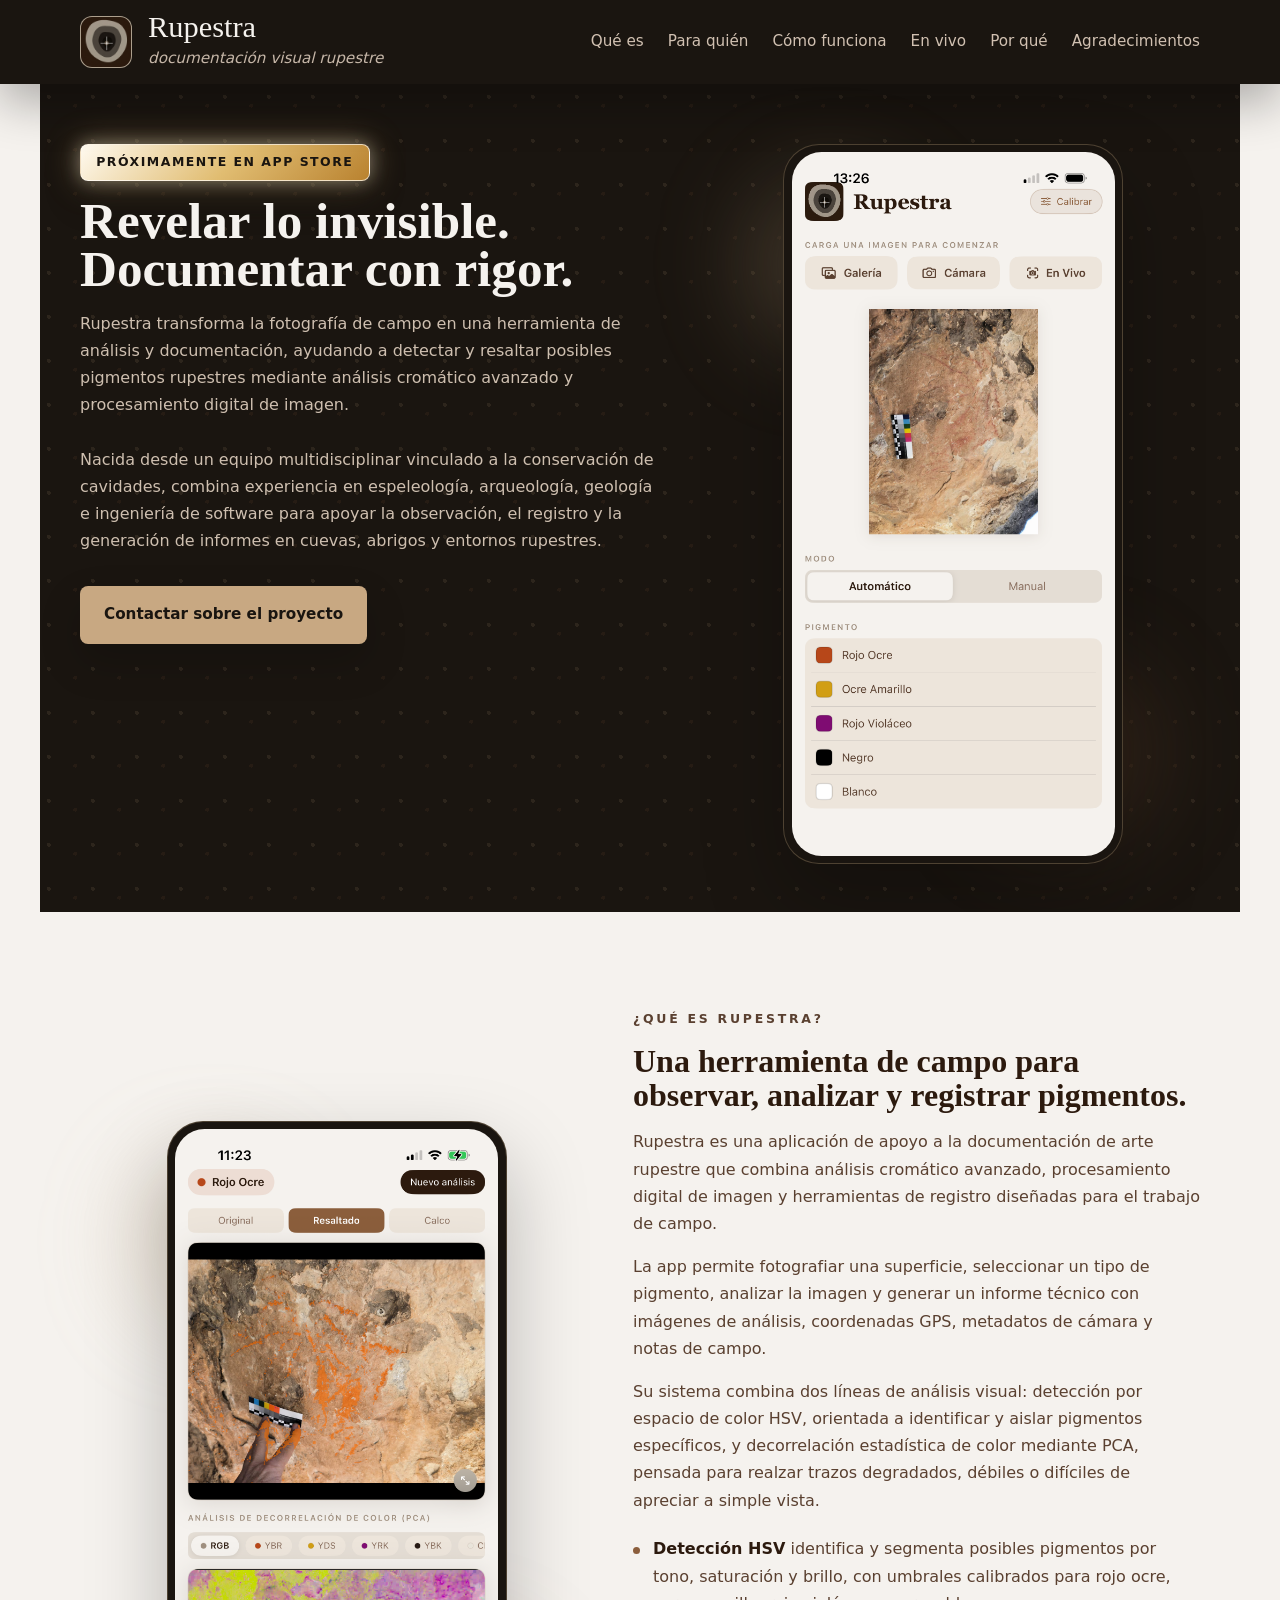
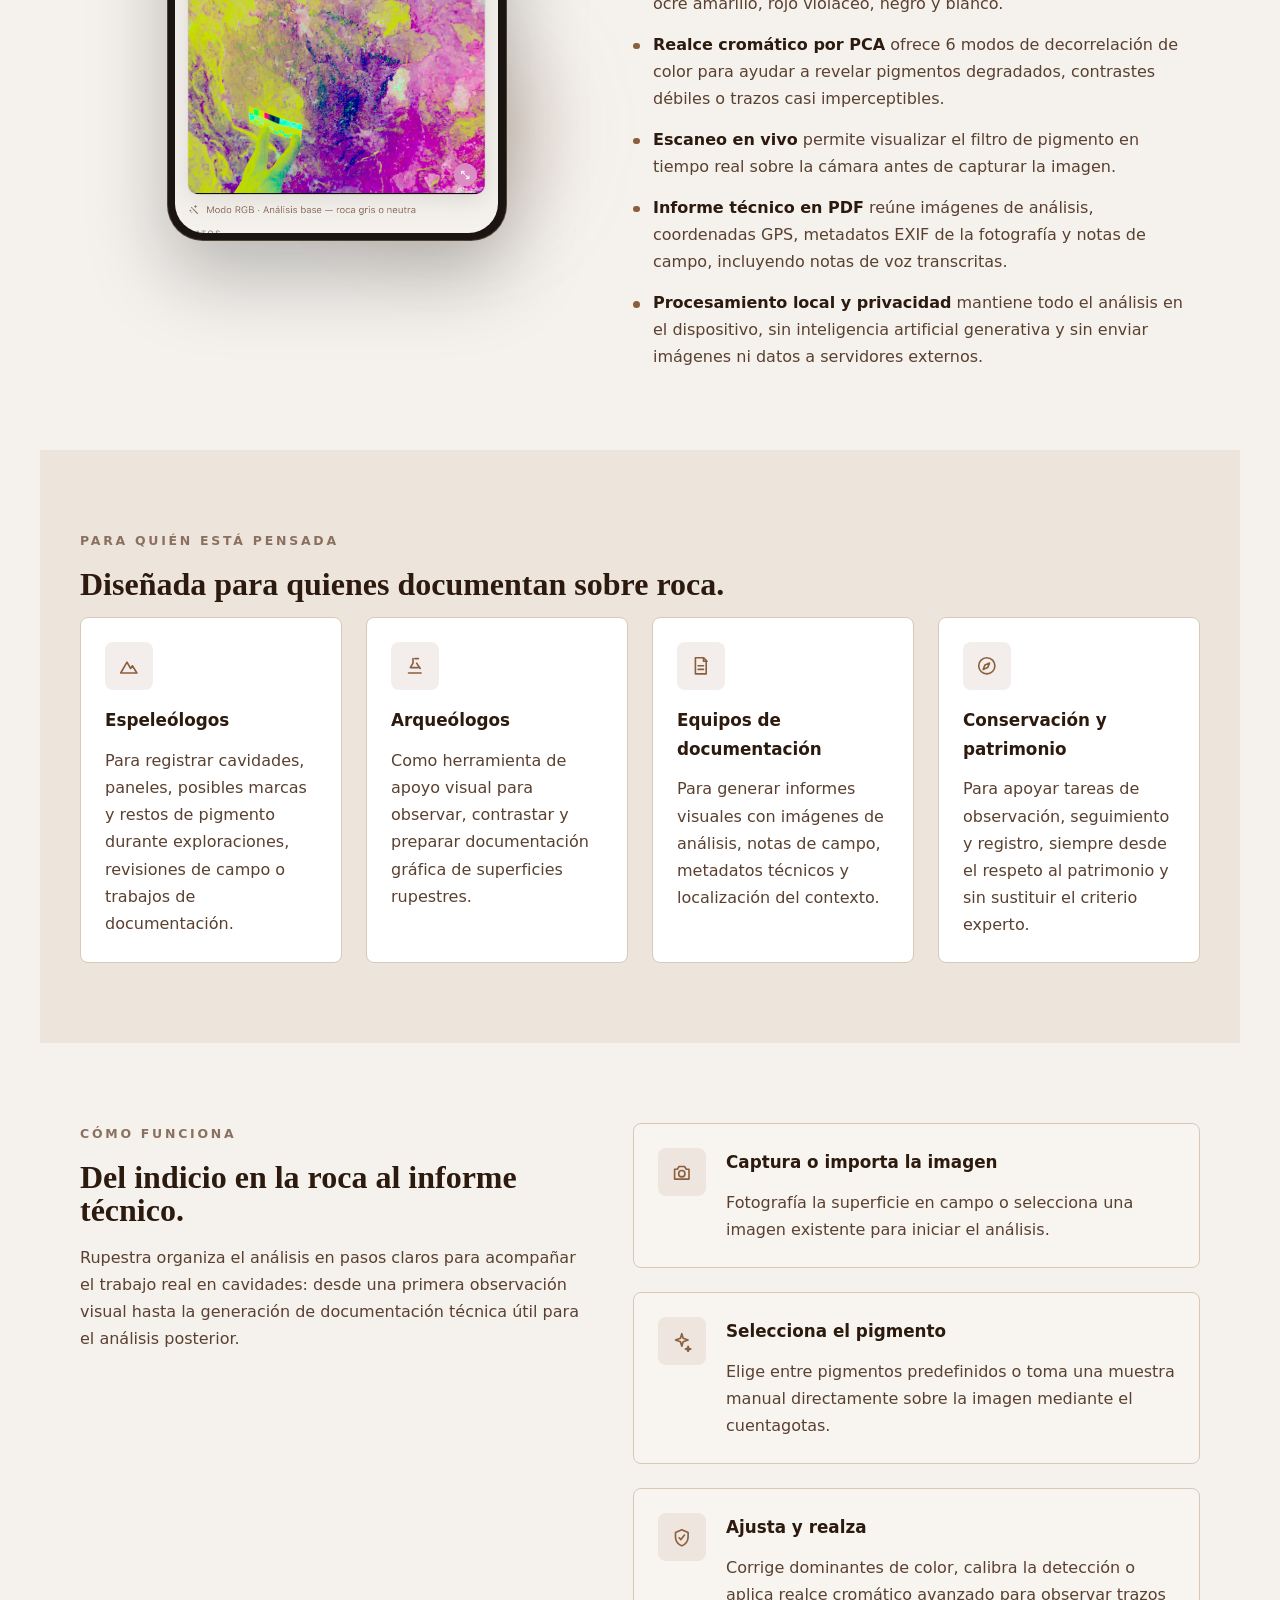
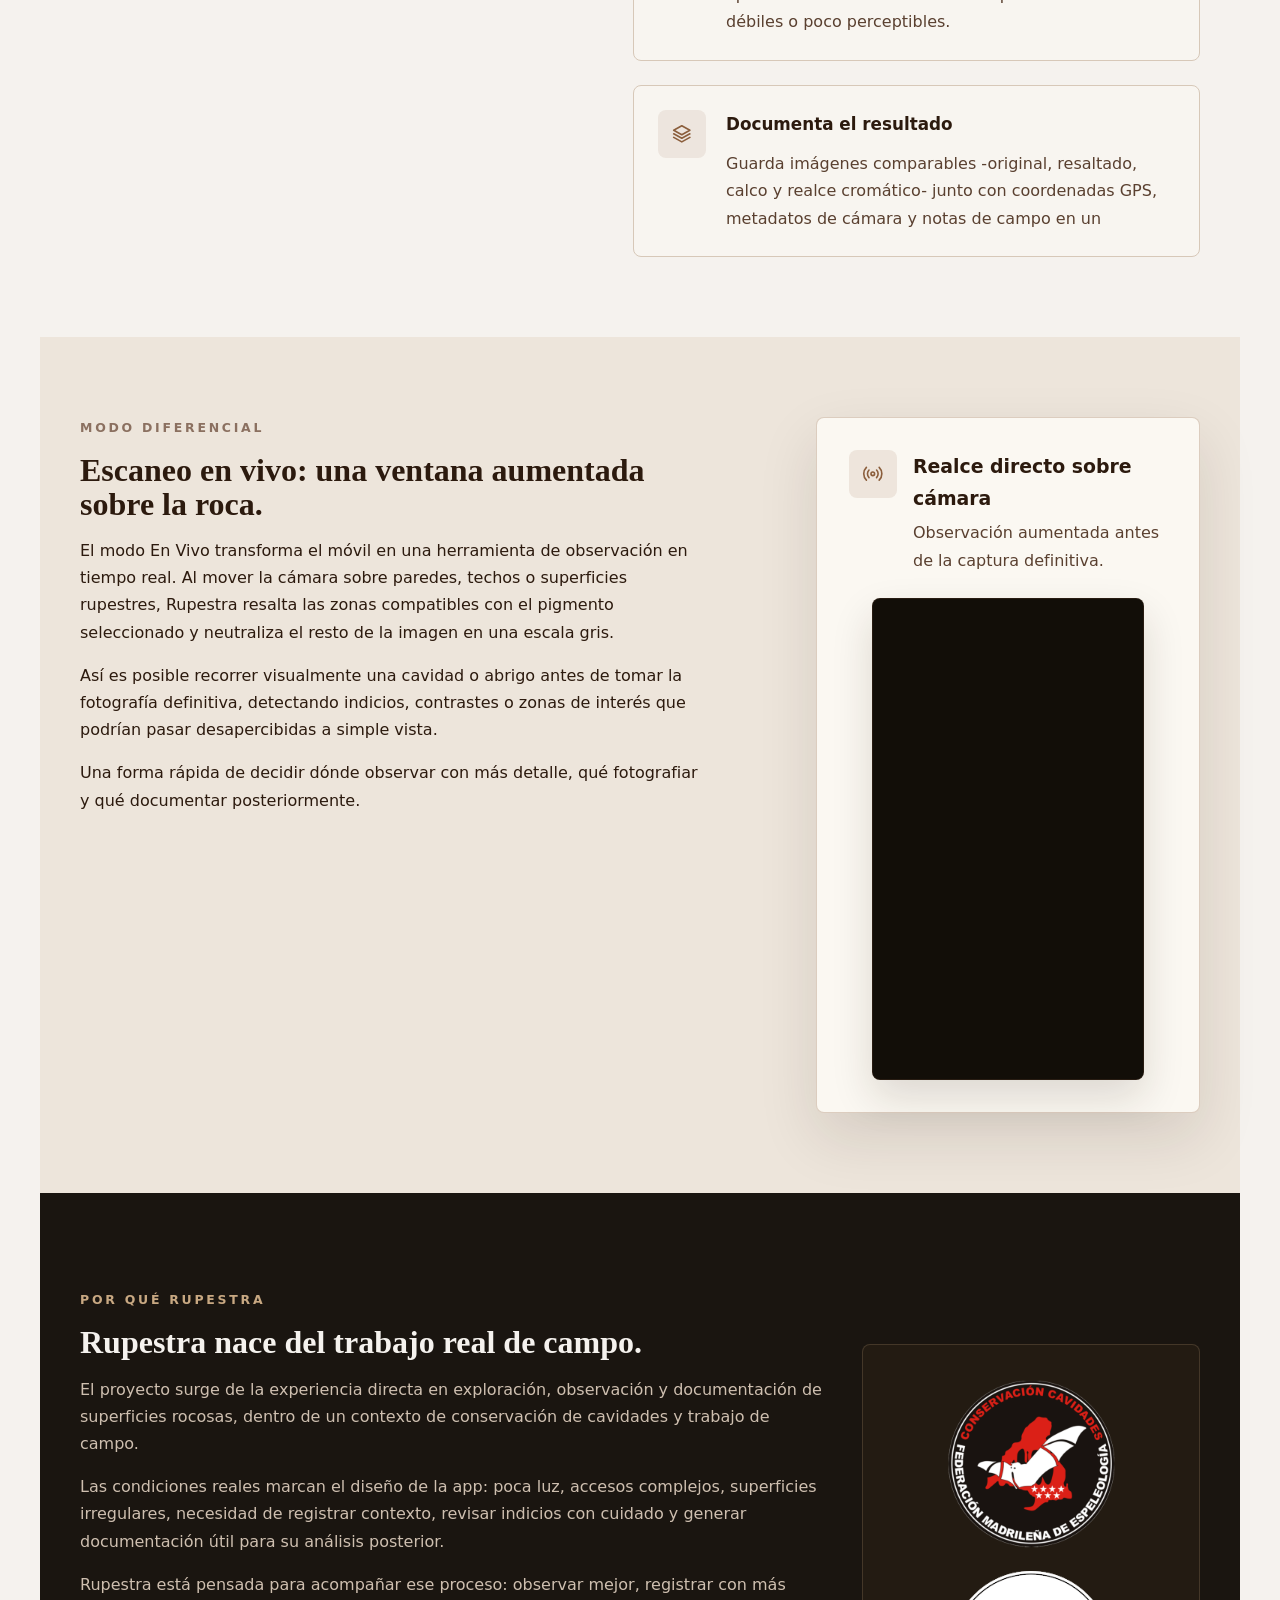
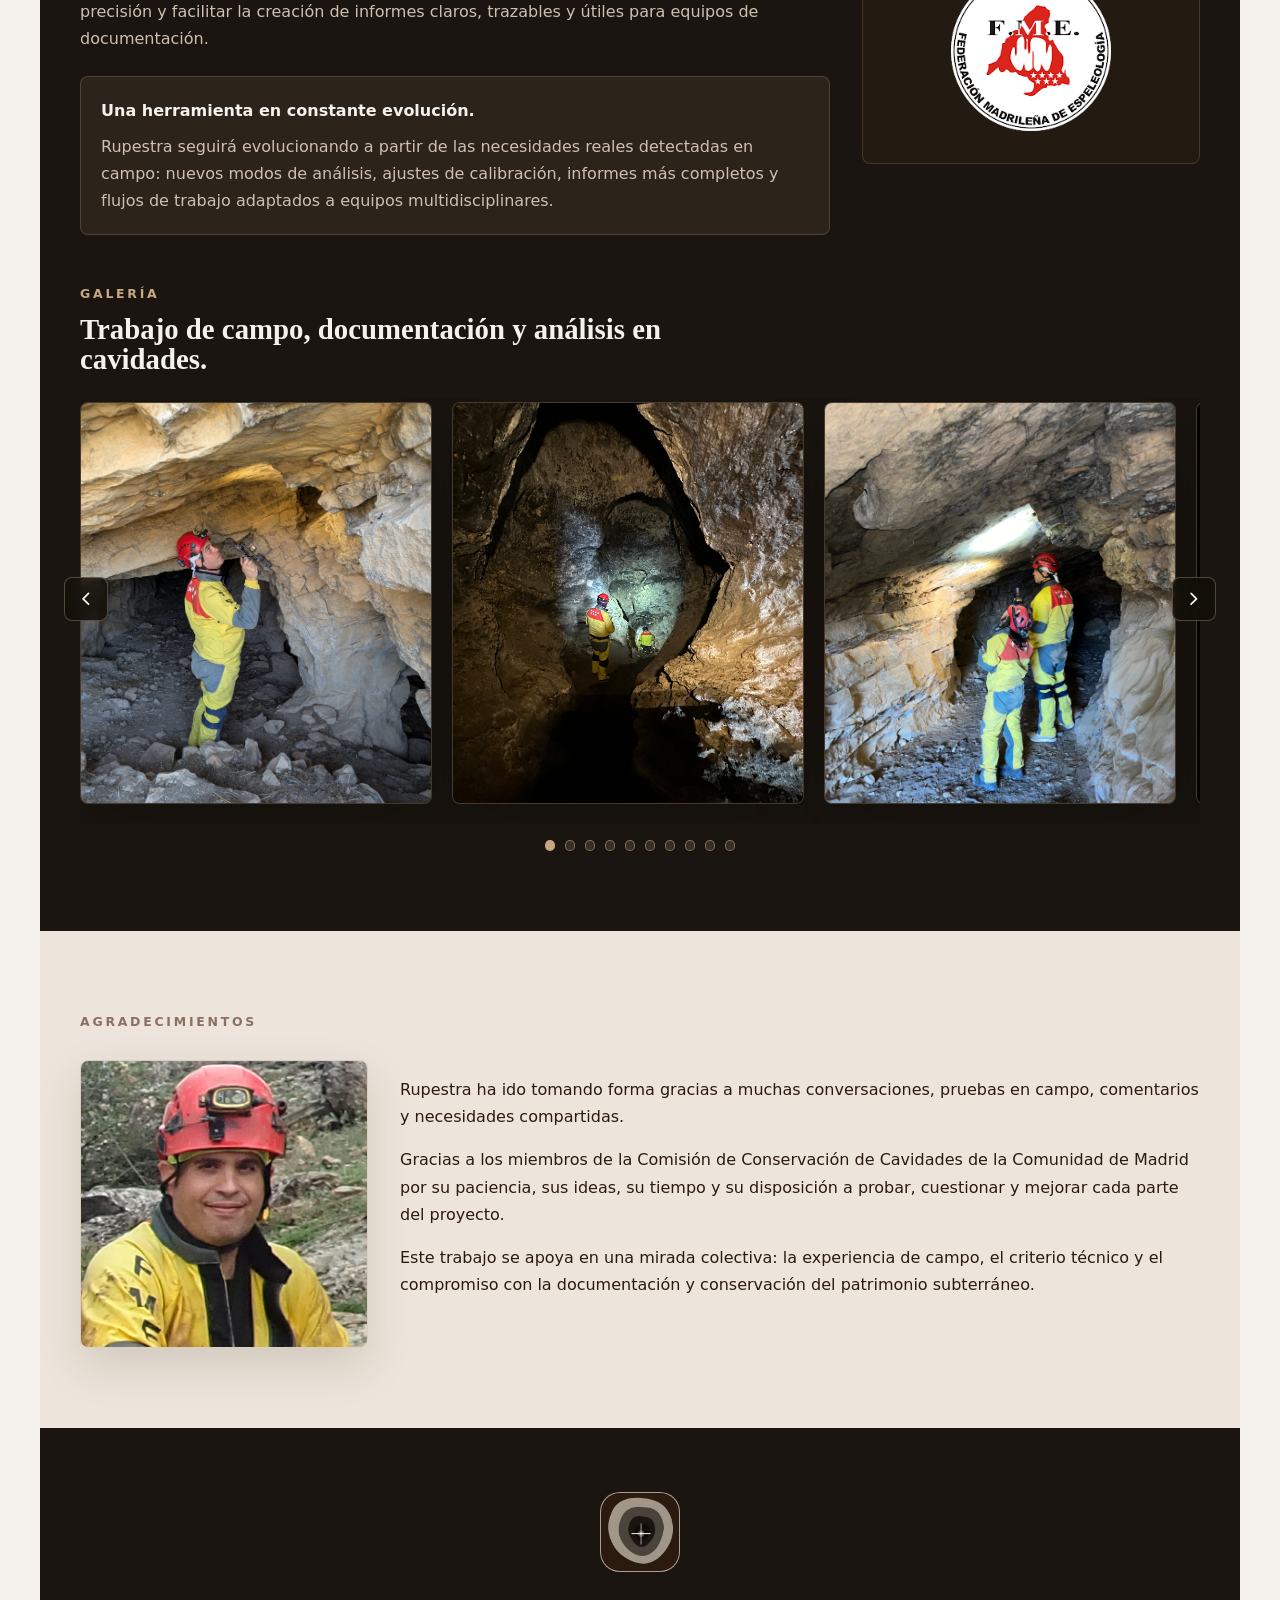
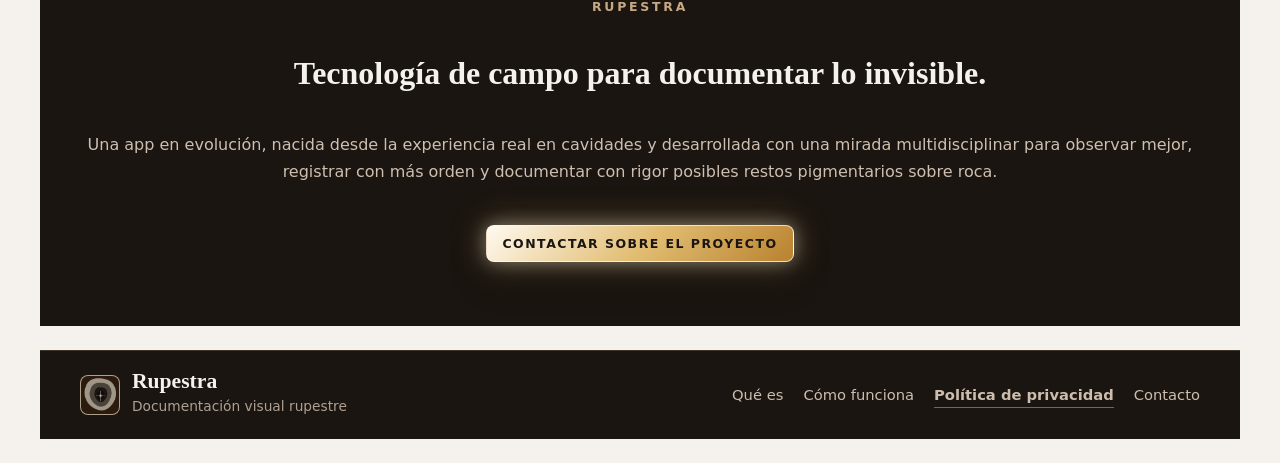
==== commit 36a5d585: "politica privacidad y footer" ====
--- a/index.html
+++ b/index.html
@@ -328,7 +328,7 @@
         </div>
       </div>
     </section>
-    <section class="section-dark footer-section">
+    <section class="section-dark closing-section">
       <div class="container footer-center">
         <img src="logos/logo_rupestra_cruz.png" alt="" class="footer-logo" />
         <p class="section-label">Rupestra</p>
@@ -338,6 +338,23 @@
       </div>
     </section>
   </main>
+  <footer class="site-footer">
+    <div class="container footer-center">
+      <div class="footer-brand">
+        <img src="logos/logo_rupestra_cruz.png" alt="" class="footer-mark" />
+        <div>
+          <strong>Rupestra</strong>
+          <span>Documentación visual rupestre</span>
+        </div>
+      </div>
+      <nav class="footer-nav" aria-label="Enlaces de pie de página">
+        <a href="index.html#que-es">Qué es</a>
+        <a href="index.html#como-funciona">Cómo funciona</a>
+        <a class="footer-link" href="Politica_de_Privacidad.html">Política de privacidad</a>
+        <a href="mailto:info@rupestra.com">Contacto</a>
+      </nav>
+    </div>
+  </footer>
   <script>
     const siteHeader = document.querySelector(".site-header");
     let lastScrollY = window.scrollY;
--- a/styles.css
+++ b/styles.css
@@ -49,6 +49,10 @@
   margin: 0 auto;
 }
 
+.legal-page {
+  padding-top: 4.75rem;
+}
+
 .section {
   padding: 5rem 1.5rem;
   scroll-margin-top: 7.5rem;
@@ -367,7 +371,7 @@
 }
 
 .section h2,
-.footer-section h2 {
+.closing-section h2 {
   margin: 1rem 0 0;
   font-size: clamp(2rem, 2.5vw, 3.5rem);
   line-height: 1.05;
@@ -550,6 +554,8 @@
 }
 
 #en-vivo .feature-box {
+  width: min(100%, 24rem);
+  justify-self: end;
   border-color: rgba(139, 94, 60, 0.28);
   background: #fbf8f2;
   color: var(--text);
@@ -557,6 +563,7 @@
 }
 
 #en-vivo .split-grid {
+  grid-template-columns: minmax(0, 1fr) minmax(18rem, 0.72fr);
   align-items: start;
 }
 
@@ -581,19 +588,23 @@
   color: var(--accent);
 }
 
-.live-video-frame {
+#en-vivo .live-video-frame {
   overflow: hidden;
   margin-top: 1.5rem;
+  margin-right: auto;
+  margin-left: auto;
+  width: min(100%, 17rem);
   border: 1px solid rgba(139, 94, 60, 0.18);
   border-radius: 0.5rem;
   background: #120e08;
   box-shadow: 0 18px 42px rgba(44, 26, 14, 0.14);
 }
 
-.live-video {
+#en-vivo .live-video {
   display: block;
   width: 100%;
   aspect-ratio: 9 / 16;
+  max-height: 31rem;
   object-fit: cover;
   background: #120e08;
 }
@@ -838,7 +849,7 @@
   line-height: 1.15;
 }
 
-.footer-section {
+.closing-section {
   padding: 4rem 1.5rem;
   margin-bottom: 1.5rem;
 }
@@ -850,8 +861,171 @@
   text-align: center;
 }
 
-.footer-section h2 {
+.closing-section h2 {
   color: #f5f2ee;
+}
+
+.site-footer {
+  width: min(1200px, 100%);
+  margin: 0 auto 1.5rem;
+  padding: 1.25rem 1.5rem;
+  border-top: 1px solid rgba(200, 168, 130, 0.22);
+  background: var(--surface-dark);
+  color: rgba(216, 200, 184, 0.94);
+}
+
+.site-footer .footer-center {
+  display: flex;
+  flex-wrap: wrap;
+  align-items: center;
+  justify-content: space-between;
+  gap: 1.25rem;
+  text-align: left;
+}
+
+.footer-brand {
+  display: flex;
+  align-items: center;
+  gap: 0.75rem;
+}
+
+.footer-mark {
+  width: 2.5rem;
+  height: 2.5rem;
+  border: 1px solid rgba(200, 168, 130, 0.25);
+  border-radius: 0.5rem;
+  object-fit: cover;
+  background: #a39c90;
+}
+
+.footer-brand strong,
+.footer-brand span {
+  display: block;
+}
+
+.footer-brand strong {
+  color: #f5f2ee;
+  font-family: "Cormorant Garamond", "Georgia", serif;
+  font-size: 1.35rem;
+  line-height: 1;
+}
+
+.footer-brand span {
+  margin-top: 0.2rem;
+  font-size: 0.86rem;
+  color: rgba(216, 200, 184, 0.78);
+}
+
+.footer-nav {
+  display: flex;
+  flex-wrap: wrap;
+  gap: 0.9rem 1.25rem;
+  align-items: center;
+  justify-content: flex-end;
+  font-size: 0.92rem;
+}
+
+.footer-nav a {
+  color: rgba(216, 200, 184, 0.94);
+}
+
+.footer-nav a:hover,
+.footer-nav a:focus-visible {
+  color: #ffffff;
+}
+
+.footer-link {
+  border-bottom: 1px solid rgba(200, 168, 130, 0.55);
+  font-weight: 700;
+}
+
+.footer-link:hover,
+.footer-link:focus-visible {
+  color: #ffffff;
+  border-bottom-color: #ffffff;
+}
+
+.legal-hero {
+  padding-top: 5rem;
+}
+
+.legal-hero h1 {
+  max-width: 48rem;
+  margin: 1rem 0 0;
+  color: #f5f2ee;
+  font-family: "Cormorant Garamond", "Georgia", serif;
+  font-size: clamp(2.75rem, 5vw, 5rem);
+  line-height: 0.98;
+}
+
+.legal-updated,
+.legal-intro {
+  max-width: 48rem;
+  color: rgba(216, 200, 184, 0.95);
+}
+
+.legal-updated {
+  margin: 1rem 0 0;
+  font-weight: 700;
+}
+
+.legal-intro {
+  margin: 1.25rem 0 0;
+}
+
+.legal-principle {
+  max-width: 52rem;
+}
+
+.legal-content {
+  max-width: 820px;
+}
+
+.legal-content section + section {
+  margin-top: 3rem;
+  padding-top: 2.5rem;
+  border-top: 1px solid var(--border);
+}
+
+.legal-content h2 {
+  margin: 0 0 1rem;
+  font-family: "Cormorant Garamond", "Georgia", serif;
+  font-size: clamp(1.8rem, 2vw, 2.4rem);
+  line-height: 1.1;
+}
+
+.legal-content h3 {
+  margin: 2rem 0 0.6rem;
+  color: var(--text);
+  font-size: 1.08rem;
+  line-height: 1.35;
+}
+
+.legal-content p,
+.legal-content li {
+  color: var(--text-muted);
+}
+
+.legal-content p {
+  margin: 1rem 0 0;
+}
+
+.legal-content ul {
+  display: grid;
+  gap: 0.65rem;
+  margin: 1rem 0 0;
+  padding-left: 1.2rem;
+}
+
+.legal-content strong {
+  color: var(--text);
+}
+
+.legal-content a {
+  color: var(--accent);
+  font-weight: 700;
+  text-decoration: underline;
+  text-underline-offset: 0.2em;
 }
 
 @media (min-width: 880px) {
@@ -885,14 +1059,30 @@
   .split-grid {
     grid-template-columns: 1fr;
   }
+
+  #en-vivo .split-grid {
+    grid-template-columns: 1fr;
+  }
+
+  #en-vivo .feature-box {
+    justify-self: start;
+  }
 }
 
 @media (max-width: 640px) {
   .section,
   .hero,
-  .footer-section {
+  .closing-section {
     padding-left: 1rem;
     padding-right: 1rem;
+  }
+
+  .site-footer .footer-center {
+    align-items: flex-start;
+  }
+
+  .footer-nav {
+    justify-content: flex-start;
   }
 
   .site-header {
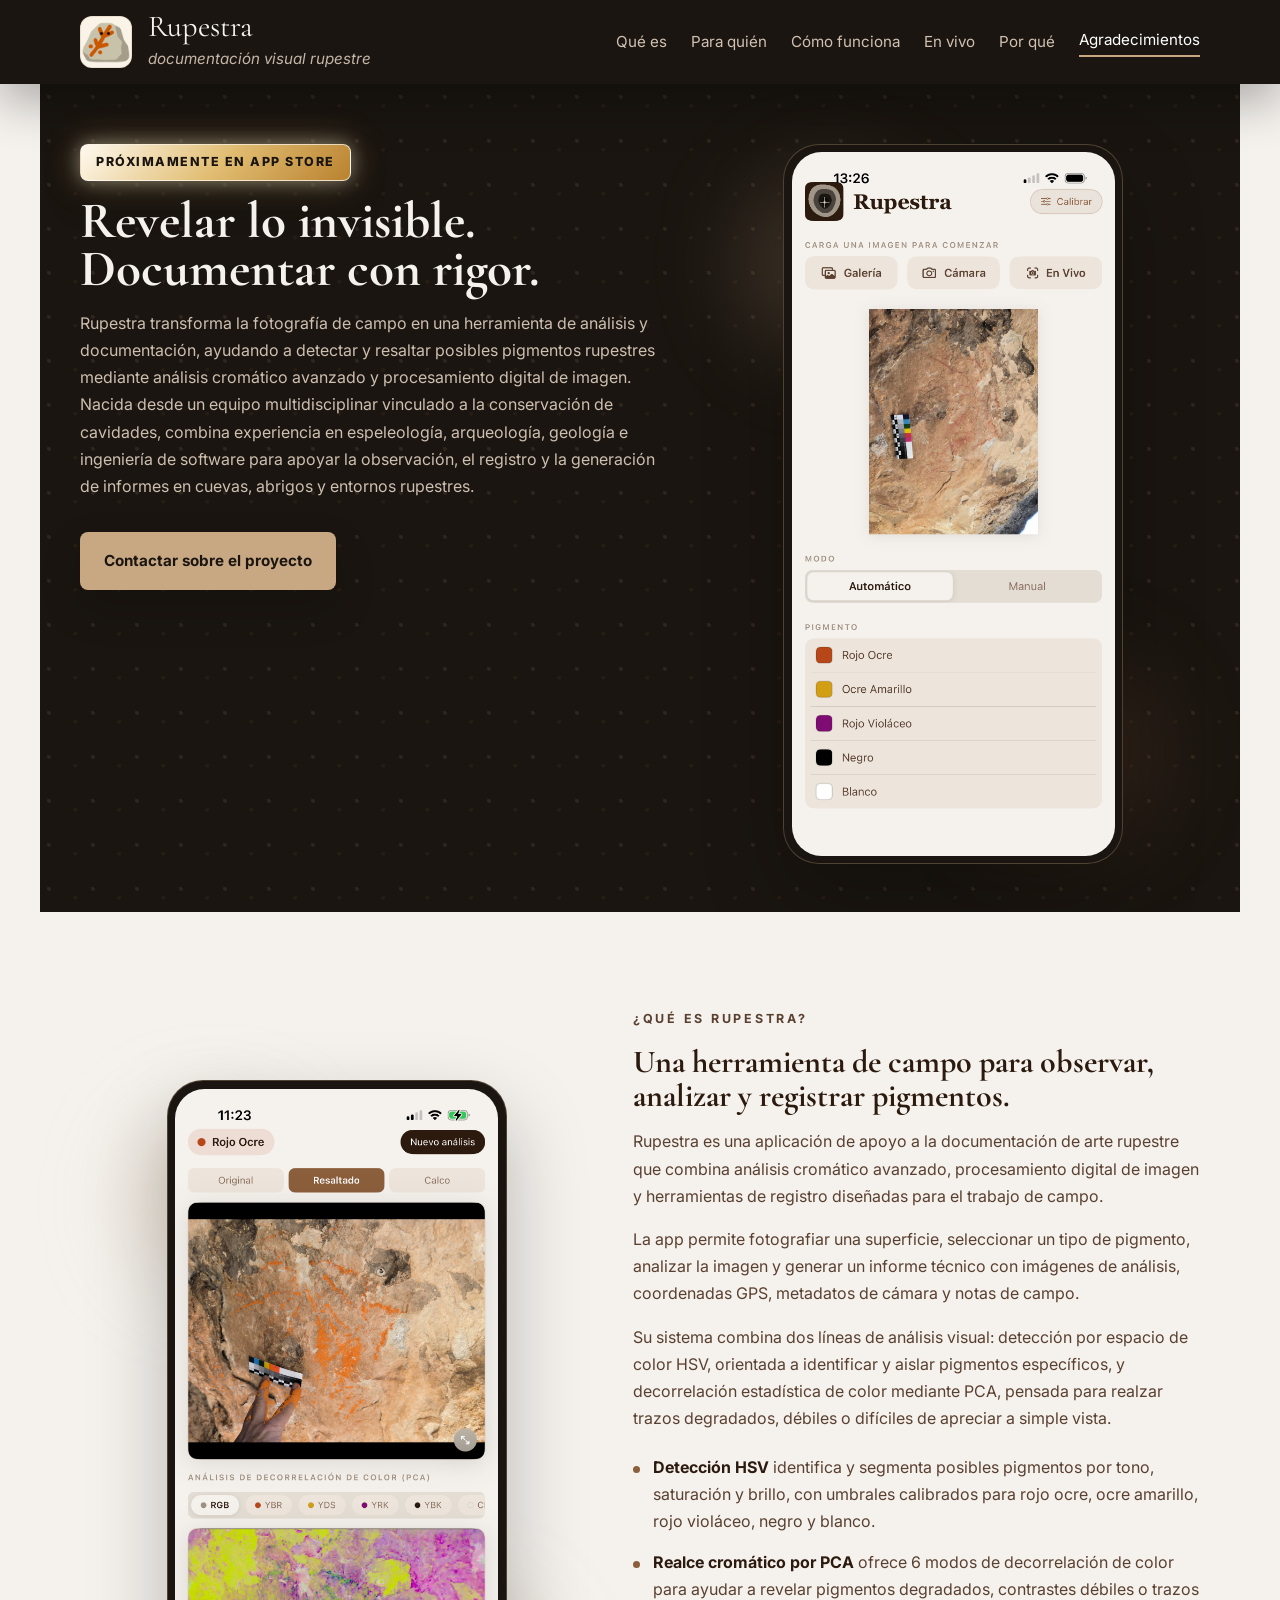
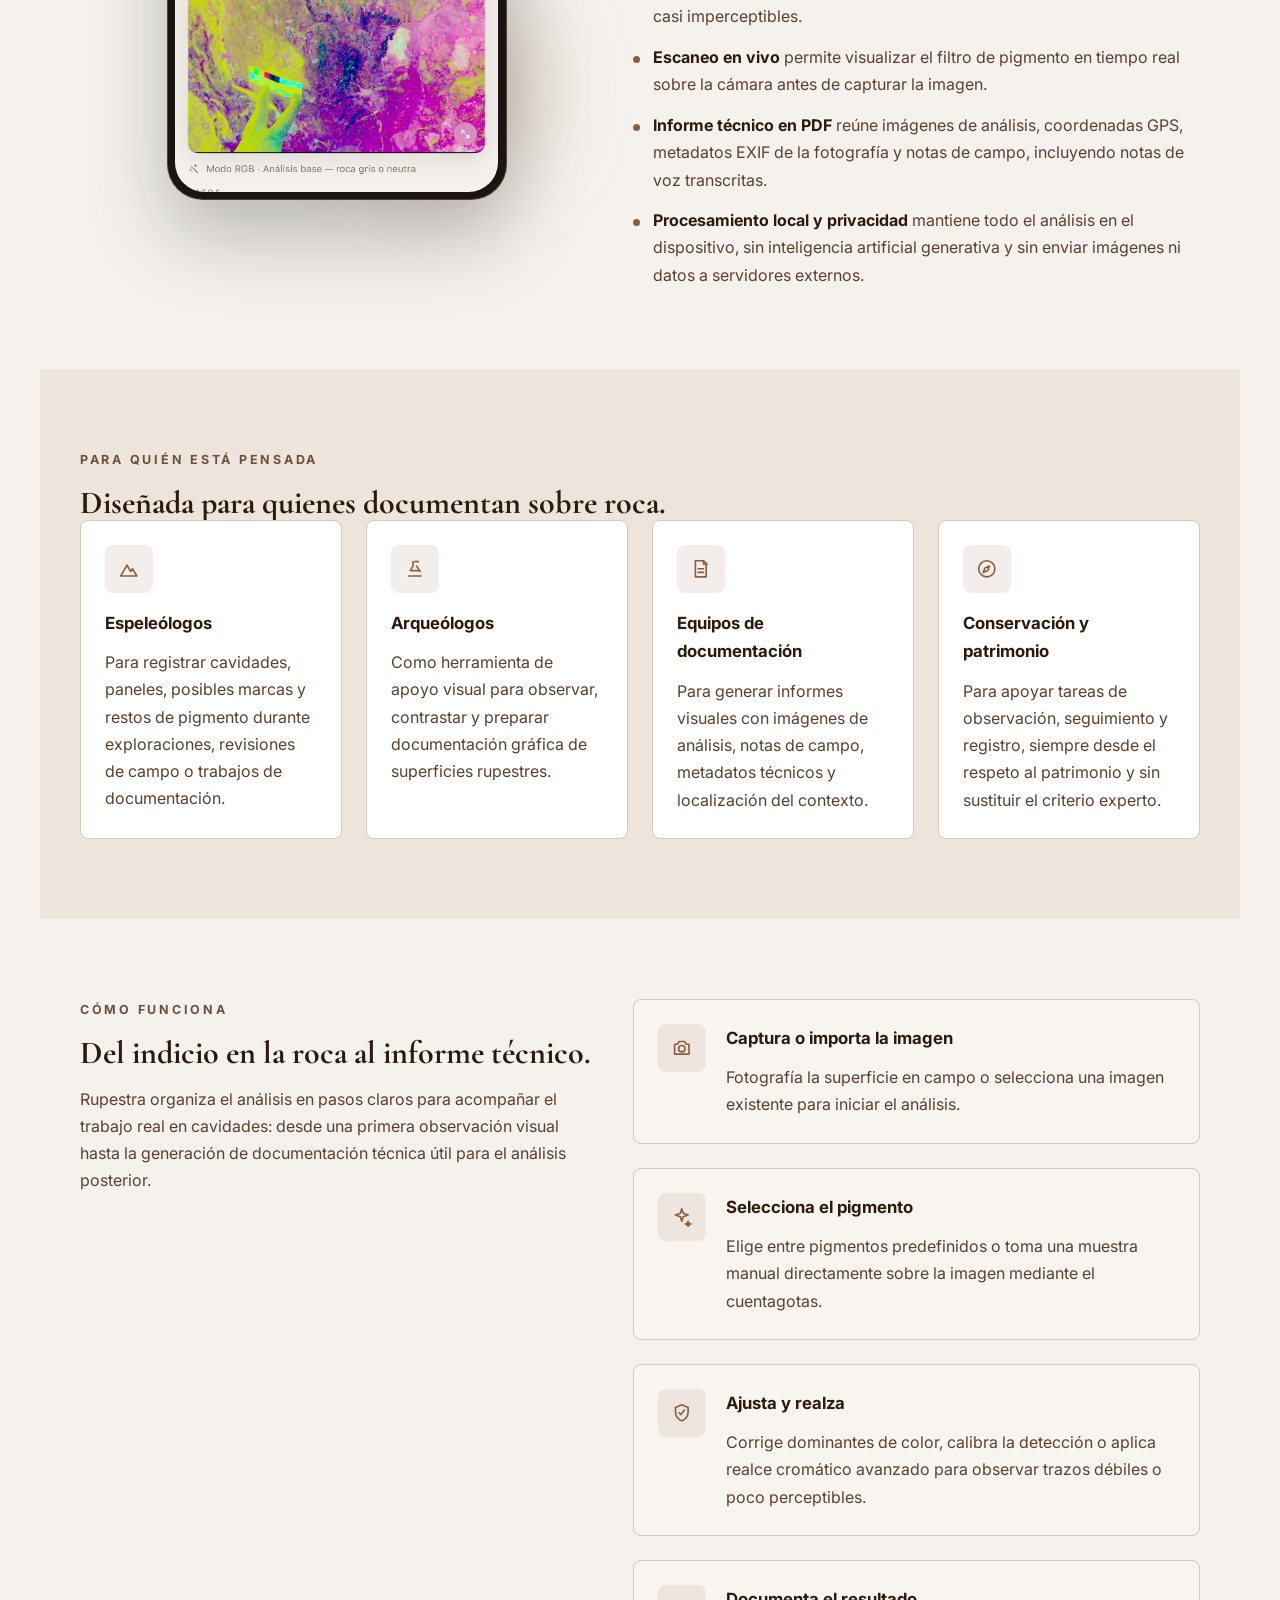
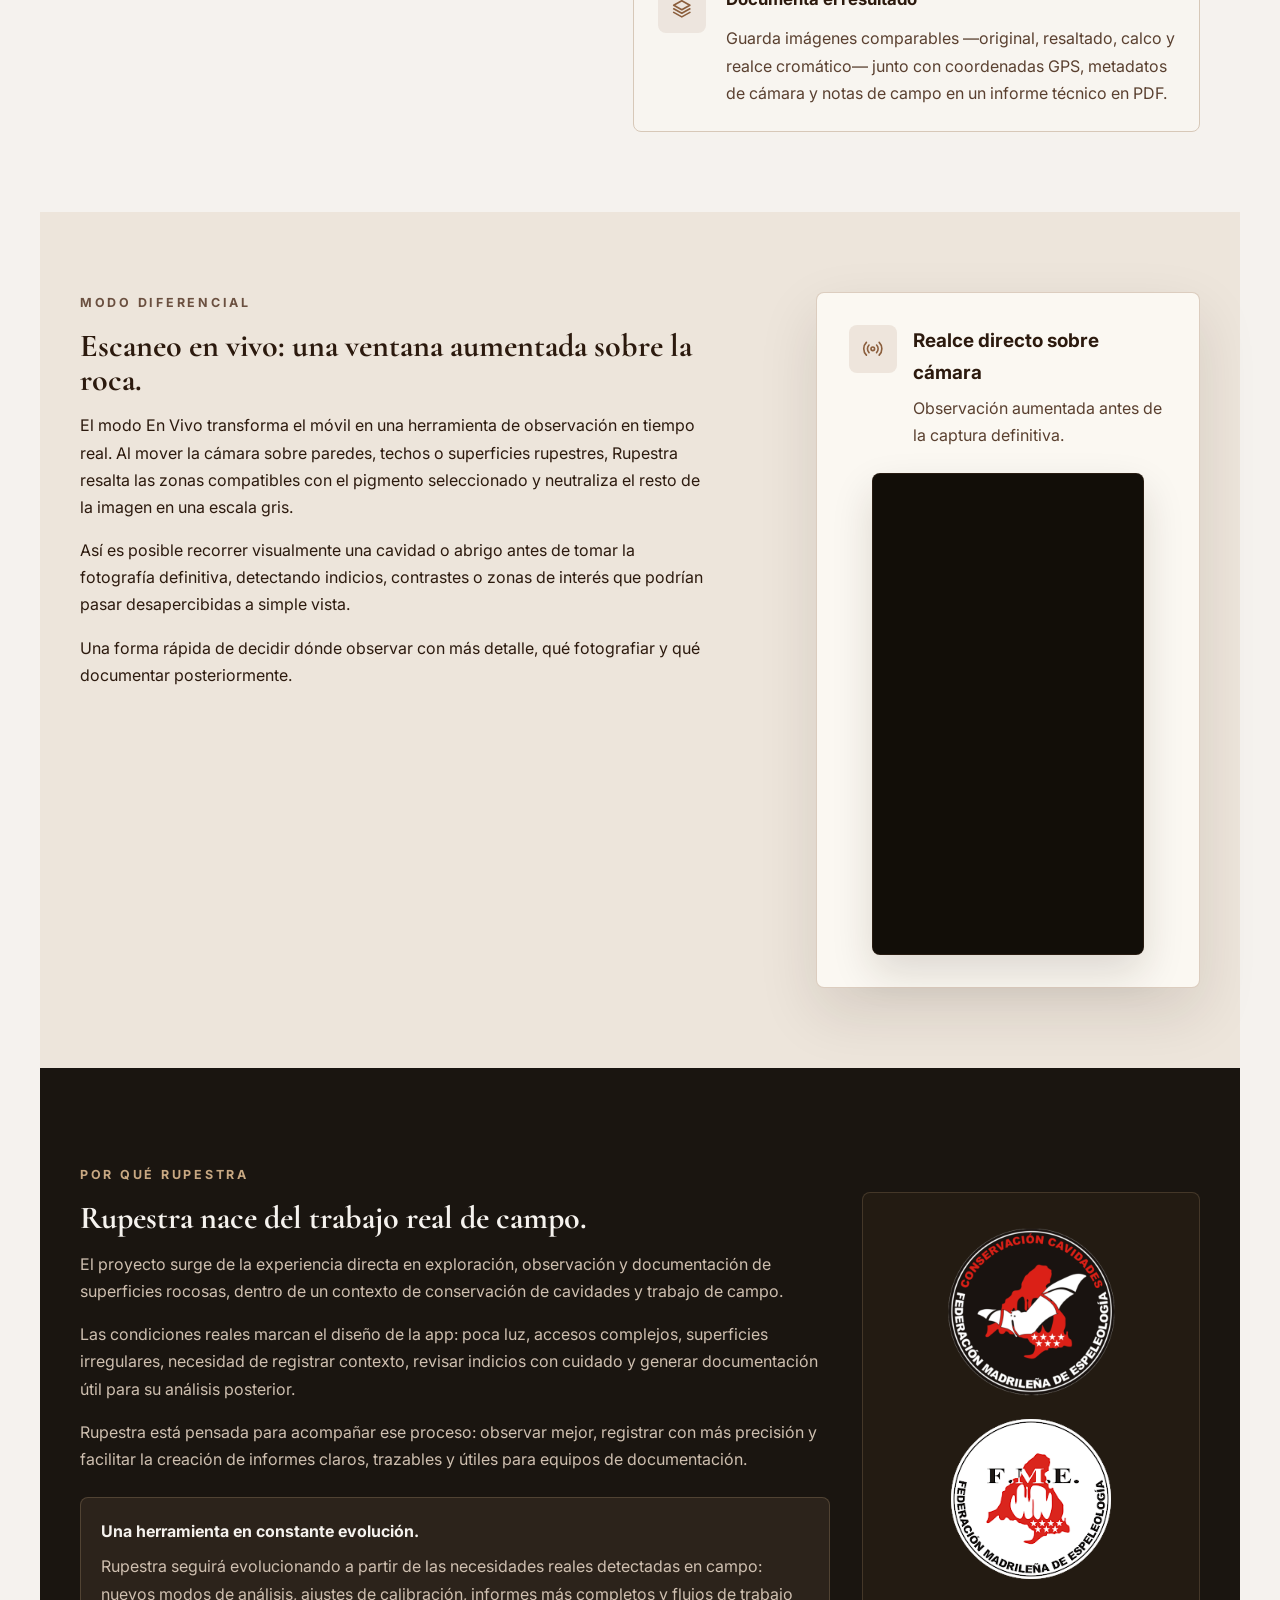
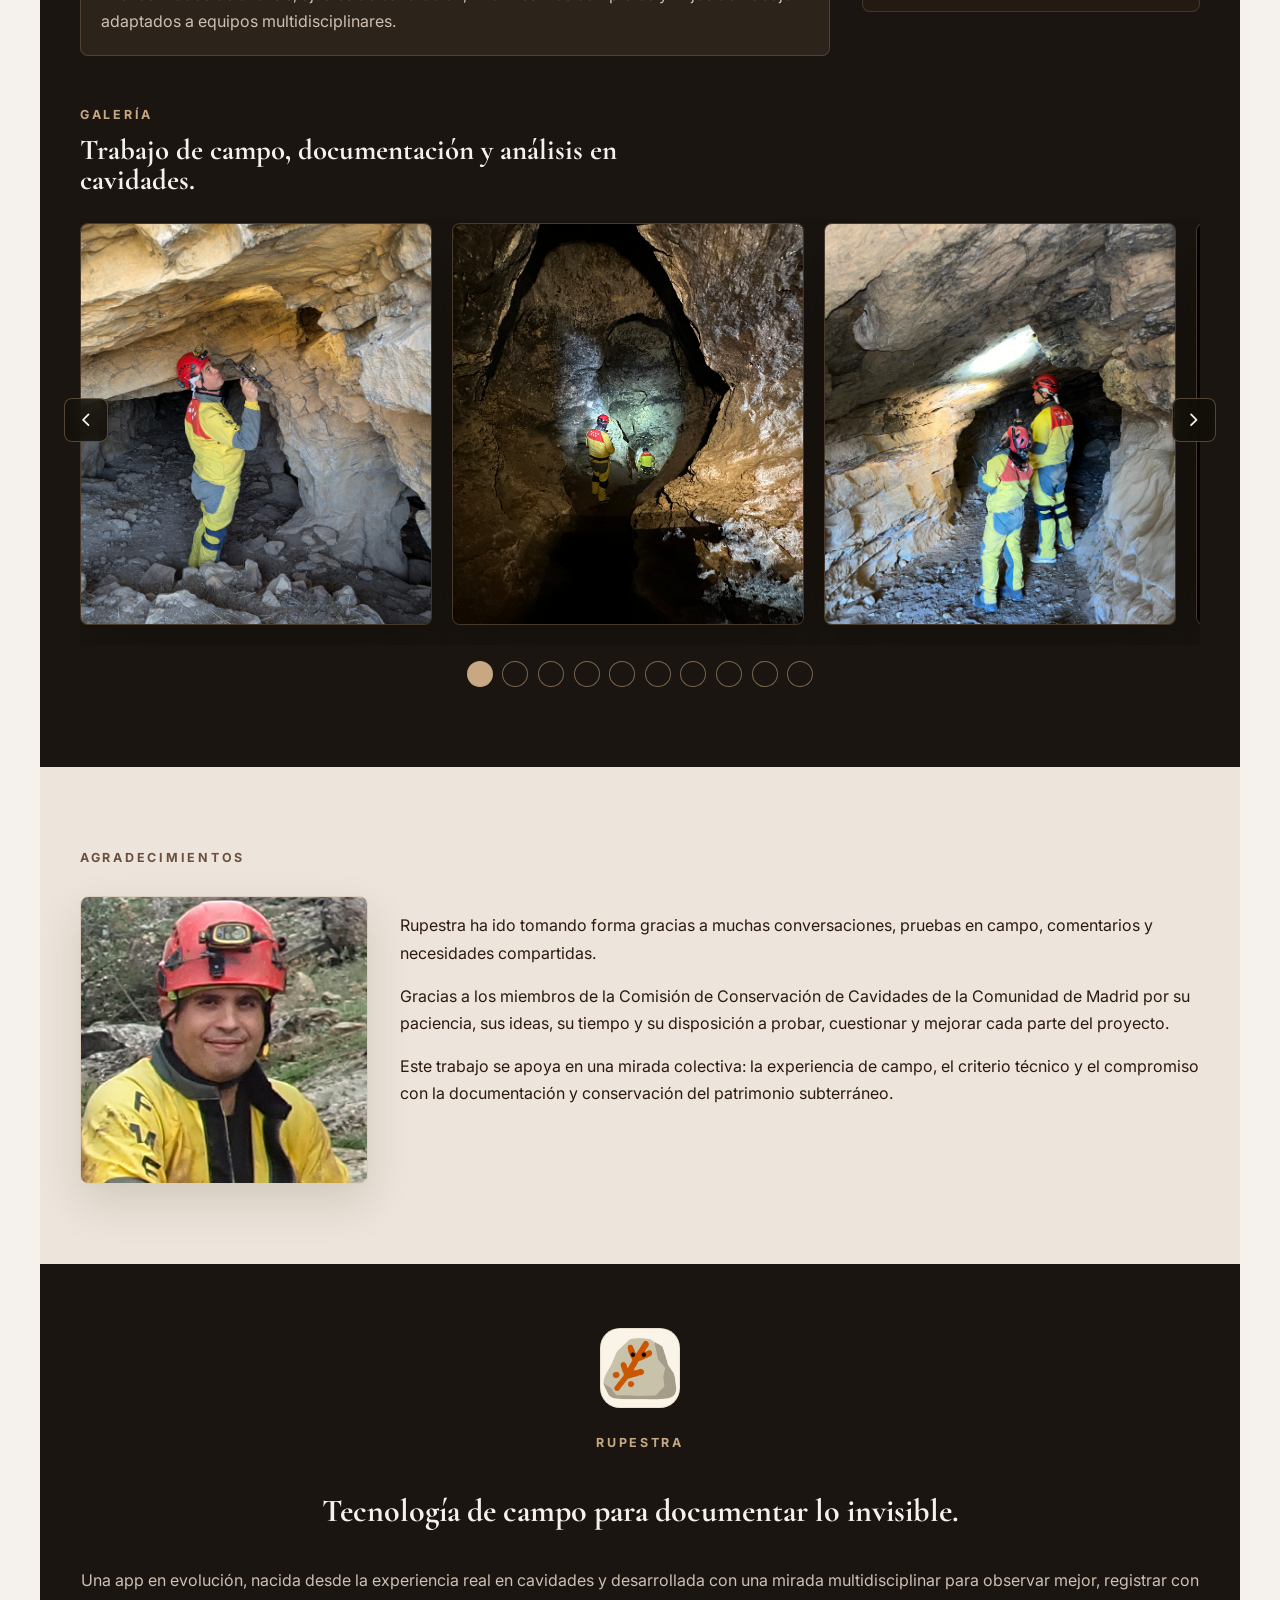
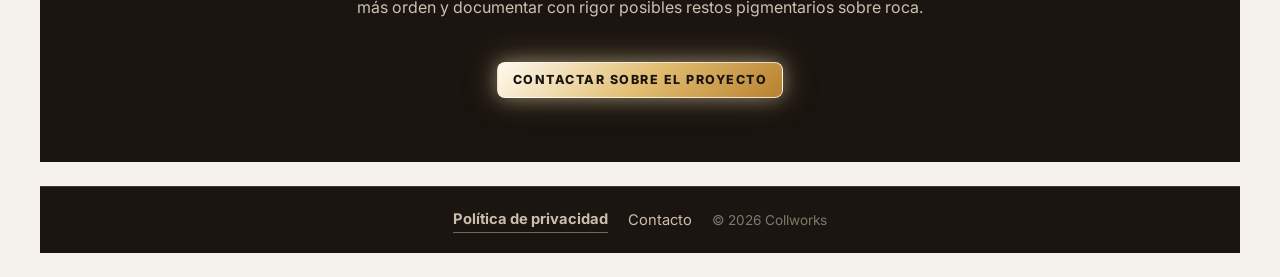
==== commit d9d09026: "correccion errores" ====
--- a/index.html
+++ b/index.html
@@ -9,20 +9,24 @@
   <meta property="og:title" content="Rupestra · Documentación visual rupestre" />
   <meta property="og:description" content="Herramienta de campo para identificar, resaltar y documentar pigmentos rupestres con análisis cromático y exportación de informes." />
   <meta property="og:type" content="website" />
-  <meta property="og:image" content="logos/logo_rupestra_cruz" />
-  <link rel="icon" type="image/png" href="logos/logo_rupestra_cruz.png" />
+  <meta property="og:image" content="logos/rupestra_logo_app.png" />
+  <link rel="icon" type="image/png" href="logos/rupestra_logo_app.png" />
+  <link rel="preconnect" href="https://fonts.googleapis.com" />
+  <link rel="preconnect" href="https://fonts.gstatic.com" crossorigin />
+  <link rel="stylesheet" href="https://fonts.googleapis.com/css2?family=Cormorant+Garamond:ital,wght@0,400;0,600;0,700;1,400&family=Inter:wght@400;700;800&display=swap" />
   <link rel="stylesheet" href="styles.css" />
 </head>
 <body>
+  <a href="#main-content" class="skip-link">Saltar al contenido</a>
   <header class="site-header">
-    <div class="brand-group">
-      <img src="logos/logo_rupestra_cruz.png" alt="Logo de Rupestra" class="brand-logo" />
+    <a class="brand-group" href="index.html" aria-label="Inicio de Rupestra">
+      <img src="logos/rupestra_logo_app.png" alt="Logo de Rupestra" class="brand-logo" />
       <div>
         <div class="brand-title">Rupestra</div>
         <p class="brand-subtitle">documentación visual rupestre</p>
       </div>
-    </div>
-    <nav class="hero-nav" aria-label="Navegación principal">
+    </a>
+    <nav class="hero-nav" id="main-nav" aria-label="Navegación principal">
       <a href="#que-es">Qué es</a>
       <a href="#para">Para quién</a>
       <a href="#como-funciona">Cómo funciona</a>
@@ -30,8 +34,13 @@
       <a href="#porque">Por qué</a>
       <a href="#agradecimientos">Agradecimientos</a>
     </nav>
+    <button class="nav-toggle" type="button" aria-label="Abrir menú" aria-expanded="false" aria-controls="main-nav">
+      <span class="nav-toggle-bar"></span>
+      <span class="nav-toggle-bar"></span>
+      <span class="nav-toggle-bar"></span>
+    </button>
   </header>
-  <main class="page">
+  <main id="main-content" class="page">
     <section class="hero section-dark">
       <div class="hero-overlay"></div>
       <div class="container hero-inner">
@@ -39,7 +48,7 @@
           <div class="hero-copy">
             <span class="availability-chip">Próximamente en App Store</span>
             <h1>Revelar lo invisible. Documentar con rigor.</h1>
-            <p>Rupestra transforma la fotografía de campo en una herramienta de análisis y documentación, ayudando a detectar y resaltar posibles pigmentos rupestres mediante análisis cromático avanzado y procesamiento digital de imagen.</p></br>
+            <p>Rupestra transforma la fotografía de campo en una herramienta de análisis y documentación, ayudando a detectar y resaltar posibles pigmentos rupestres mediante análisis cromático avanzado y procesamiento digital de imagen.</p>
             <p>Nacida desde un equipo multidisciplinar vinculado a la conservación de cavidades, combina experiencia en espeleología, arqueología, geología e ingeniería de software para apoyar la observación, el registro y la generación de informes en cuevas, abrigos y entornos rupestres.</p>
             <div class="hero-actions">
               <a class="button button-primary" href="mailto:info@rupestra.com">Contactar sobre el proyecto</a>
@@ -53,7 +62,7 @@
               <div class="phone-shell">
                 <img
                   src="pantallazos_app/modo_automatico_de_pigmentos.PNG"
-                  alt="Pantallazo real de la app Rupestra mostrando la interfaz de análisis"
+                  alt="Interfaz de Rupestra mostrando el modo automático de detección de pigmentos"
                   class="app-screenshot"
                   width="1206"
                   height="2622"
@@ -76,11 +85,11 @@
               <div class="phone-shell">
                 <img
                   src="pantallazos_app/pantallazo_app_procesado.PNG"
-                  alt="Pantallazo real de la app Rupestra mostrando la interfaz de análisis"
+                  alt="Interfaz de Rupestra mostrando el resultado del procesado y análisis de imagen"
                   class="app-screenshot"
                   width="1206"
                   height="2622"
-                  fetchpriority="high"
+                  loading="lazy"
                 />
               </div>
             </div>
@@ -102,11 +111,10 @@
         </div>
       </div>
     </section>
-    <section section id="para" class="section section-alt">
+    <section id="para" class="section section-alt">
       <div class="container">
         <p class="section-label">Para quién está pensada</p>
         <h2>Diseñada para quienes documentan sobre roca.</h2>
-        <p></p>
         <div class="card-grid">
           <article class="feature-card">
             <div class="icon-box" aria-hidden="true">
@@ -181,7 +189,7 @@
             </span>
             <div>
               <h3>Documenta el resultado</h3>
-              <p>Guarda imágenes comparables -original, resaltado, calco y realce cromático- junto con coordenadas GPS, metadatos de cámara y notas de campo en un</p>
+              <p>Guarda imágenes comparables —original, resaltado, calco y realce cromático— junto con coordenadas GPS, metadatos de cámara y notas de campo en un informe técnico en PDF.</p>
             </div>
           </article>
         </div>
@@ -256,43 +264,43 @@
 
           <div class="carousel-track" data-carousel-track>
             <figure class="field-card" id="campo-01">
-              <img src="imagenes_carrousel/carrousel_05.jpg" alt="Trabajo de campo de espeleología y documentación rupestre" class="field-photo" loading="eager" />
+              <img src="imagenes_carrousel/carrousel_05.jpg" alt="Exploración y observación de superficies rupestres en cavidad" class="field-photo" width="800" height="534" loading="eager" />
             </figure>
 
             <figure class="field-card" id="campo-02">
-              <img src="imagenes_carrousel/carrousel_08.JPG" alt="Trabajo de campo de espeleología y documentación rupestre" class="field-photo" loading="lazy" />
+              <img src="imagenes_carrousel/carrousel_08.JPG" alt="Equipo de documentación trabajando en el interior de una cueva" class="field-photo" width="800" height="534" loading="lazy" />
             </figure>
 
             <figure class="field-card" id="campo-03">
-              <img src="imagenes_carrousel/Prokabaja_ubicacion_B_C.JPG" alt="Trabajo de campo de espeleología y documentación rupestre" class="field-photo" loading="lazy" />
+              <img src="imagenes_carrousel/Prokabaja_ubicacion_B_C.JPG" alt="Localización de paneles con posibles restos de pigmentos en abrigo rocoso" class="field-photo" width="800" height="534" loading="lazy" />
             </figure>
 
             <figure class="field-card" id="campo-04">
-              <img src="imagenes_carrousel/carrousel_09.JPG" alt="Trabajo de campo de espeleología y documentación rupestre" class="field-photo" loading="lazy" />
+              <img src="imagenes_carrousel/carrousel_09.JPG" alt="Registro fotográfico de superficie rocosa con indicios de pigmentación" class="field-photo" width="800" height="534" loading="lazy" />
             </figure>
 
             <figure class="field-card" id="campo-05">
-              <img src="imagenes_carrousel/carrousel_07.JPG" alt="Trabajo de campo de espeleología y documentación rupestre" class="field-photo" loading="lazy" />
+              <img src="imagenes_carrousel/carrousel_07.JPG" alt="Trabajo de campo con iluminación en cavidad subterránea" class="field-photo" width="800" height="534" loading="lazy" />
             </figure>
 
             <figure class="field-card" id="campo-06">
-              <img src="imagenes_carrousel/carrousel_02.JPG" alt="Trabajo de campo de espeleología y documentación rupestre" class="field-photo" loading="lazy" />
+              <img src="imagenes_carrousel/carrousel_02.JPG" alt="Detalle de pared rocosa durante sesión de documentación" class="field-photo" width="800" height="534" loading="lazy" />
             </figure>
 
             <figure class="field-card" id="campo-07">
-              <img src="imagenes_carrousel/carrousel_04.JPG" alt="Trabajo de campo de espeleología y documentación rupestre" class="field-photo" loading="lazy" />
+              <img src="imagenes_carrousel/carrousel_04.JPG" alt="Espeleólogos accediendo a zona de interés en cavidad" class="field-photo" width="800" height="534" loading="lazy" />
             </figure>
 
             <figure class="field-card" id="campo-08">
-              <img src="imagenes_carrousel/carrousel_06.JPG" alt="Trabajo de campo de espeleología y documentación rupestre" class="field-photo" loading="lazy" />
+              <img src="imagenes_carrousel/carrousel_06.JPG" alt="Observación de techo y paredes en cueva con posibles marcas" class="field-photo" width="800" height="534" loading="lazy" />
             </figure>
 
             <figure class="field-card" id="campo-09">
-              <img src="imagenes_carrousel/carrousel_03.JPG" alt="Trabajo de campo de espeleología y documentación rupestre" class="field-photo" loading="lazy" />
+              <img src="imagenes_carrousel/carrousel_03.JPG" alt="Vista general de la entrada a abrigo rocoso en campo" class="field-photo" width="800" height="534" loading="lazy" />
             </figure>
 
             <figure class="field-card" id="campo-10">
-              <img src="imagenes_carrousel/carrousel_010.jpg" alt="Trabajo de campo de espeleología y documentación rupestre" class="field-photo" loading="lazy" />
+              <img src="imagenes_carrousel/carrousel_010.jpg" alt="Equipo de conservación revisando superficie con posibles restos pigmentarios" class="field-photo" width="800" height="534" loading="lazy" />
             </figure>
           </div>
 
@@ -319,7 +327,7 @@
       <div class="container">
         <p class="section-label">Agradecimientos</p>
         <div class="acknowledgement-layout">
-          <img src="imagenes/pedro_coll.jpg" alt="Retrato de Pedro Coll" class="acknowledgement-photo" />
+          <img src="imagenes/pedro_coll.jpg" alt="Retrato de Pedro Coll" class="acknowledgement-photo" loading="lazy" />
           <div class="acknowledgement-copy">
             <p>Rupestra ha ido tomando forma gracias a muchas conversaciones, pruebas en campo, comentarios y necesidades compartidas.</p>
             <p>Gracias a los miembros de la Comisión de Conservación de Cavidades de la Comunidad de Madrid por su paciencia, sus ideas, su tiempo y su disposición a probar, cuestionar y mejorar cada parte del proyecto.</p>
@@ -330,7 +338,7 @@
     </section>
     <section class="section-dark closing-section">
       <div class="container footer-center">
-        <img src="logos/logo_rupestra_cruz.png" alt="" class="footer-logo" />
+        <img src="logos/rupestra_logo_app.png" alt="" class="footer-logo" />
         <p class="section-label">Rupestra</p>
         <h2>Tecnología de campo para documentar lo invisible.</h2>
         <p class="section-text">Una app en evolución, nacida desde la experiencia real en cavidades y desarrollada con una mirada multidisciplinar para observar mejor, registrar con más orden y documentar con rigor posibles restos pigmentarios sobre roca.</p>
@@ -338,20 +346,15 @@
       </div>
     </section>
   </main>
+  <button class="back-to-top" type="button" aria-label="Volver arriba" id="back-to-top">
+    <svg viewBox="0 0 24 24" aria-hidden="true"><path d="M12 19V5m0 0l-6 6m6-6l6 6" /></svg>
+  </button>
   <footer class="site-footer">
     <div class="container footer-center">
-      <div class="footer-brand">
-        <img src="logos/logo_rupestra_cruz.png" alt="" class="footer-mark" />
-        <div>
-          <strong>Rupestra</strong>
-          <span>Documentación visual rupestre</span>
-        </div>
-      </div>
       <nav class="footer-nav" aria-label="Enlaces de pie de página">
-        <a href="index.html#que-es">Qué es</a>
-        <a href="index.html#como-funciona">Cómo funciona</a>
         <a class="footer-link" href="Politica_de_Privacidad.html">Política de privacidad</a>
         <a href="mailto:info@rupestra.com">Contacto</a>
+        <span class="footer-copy">&copy; 2026 Collworks</span>
       </nav>
     </div>
   </footer>
@@ -397,6 +400,8 @@
     const carouselDots = Array.from(document.querySelectorAll("[data-carousel-dot]"));
     let carouselTimer;
 
+    let userSelectedIndex = -1;
+
     function scrollToCard(index) {
       const card = carouselCards[index];
 
@@ -404,8 +409,15 @@
         return;
       }
 
+      const maxScroll = carouselTrack.scrollWidth - carouselTrack.clientWidth;
+      const target = Math.min(card.offsetLeft, maxScroll);
+
+      if (Math.abs(carouselTrack.scrollLeft - target) < 2) {
+        setActiveDot(index);
+      }
+
       carouselTrack.scrollTo({
-        left: card.offsetLeft,
+        left: target,
         behavior: "smooth",
       });
     }
@@ -421,6 +433,13 @@
         return 0;
       }
 
+      const maxScroll = carouselTrack.scrollWidth - carouselTrack.clientWidth;
+      const atEnd = carouselTrack.scrollLeft >= maxScroll - 2;
+
+      if (atEnd && userSelectedIndex >= 0) {
+        return userSelectedIndex;
+      }
+
       return carouselCards.reduce((closestIndex, card, index) => {
         const closestCard = carouselCards[closestIndex];
         const cardDistance = Math.abs(card.offsetLeft - carouselTrack.scrollLeft);
@@ -432,7 +451,9 @@
 
     function goToNextCard() {
       const currentIndex = getCurrentCardIndex();
-      scrollToCard((currentIndex + 1) % carouselCards.length);
+      const nextIndex = (currentIndex + 1) % carouselCards.length;
+      userSelectedIndex = nextIndex;
+      scrollToCard(nextIndex);
     }
 
     function startCarousel() {
@@ -450,18 +471,25 @@
     document.querySelector("[data-carousel-prev]")?.addEventListener("click", () => {
       stopCarousel();
       const currentIndex = getCurrentCardIndex();
-      scrollToCard((currentIndex - 1 + carouselCards.length) % carouselCards.length);
+      const prevIndex = (currentIndex - 1 + carouselCards.length) % carouselCards.length;
+      userSelectedIndex = prevIndex;
+      scrollToCard(prevIndex);
     });
 
     document.querySelector("[data-carousel-next]")?.addEventListener("click", () => {
       stopCarousel();
-      goToNextCard();
+      const currentIndex = getCurrentCardIndex();
+      const nextIndex = (currentIndex + 1) % carouselCards.length;
+      userSelectedIndex = nextIndex;
+      scrollToCard(nextIndex);
     });
 
     carouselDots.forEach((dot) => {
       dot.addEventListener("click", () => {
         stopCarousel();
-        scrollToCard(Number(dot.dataset.carouselDot));
+        const index = Number(dot.dataset.carouselDot);
+        userSelectedIndex = index;
+        scrollToCard(index);
       });
     });
 
@@ -469,11 +497,67 @@
       window.requestAnimationFrame(() => setActiveDot(getCurrentCardIndex()));
     });
 
-    carouselTrack?.addEventListener("pointerdown", stopCarousel);
+    carouselTrack?.addEventListener("pointerdown", () => {
+      userSelectedIndex = -1;
+      stopCarousel();
+    });
     carouselTrack?.addEventListener("focusin", stopCarousel);
 
     setActiveDot(0);
-    startCarousel();
+
+    const prefersReducedMotion = window.matchMedia("(prefers-reduced-motion: reduce)");
+    if (!prefersReducedMotion.matches) {
+      startCarousel();
+    }
+    prefersReducedMotion.addEventListener("change", (e) => {
+      if (e.matches) { stopCarousel(); } else { startCarousel(); }
+    });
+
+    const navToggle = document.querySelector(".nav-toggle");
+    const mainNav = document.getElementById("main-nav");
+
+    navToggle?.addEventListener("click", () => {
+      const isOpen = mainNav.classList.toggle("is-open");
+      navToggle.classList.toggle("is-active", isOpen);
+      navToggle.setAttribute("aria-expanded", isOpen);
+      navToggle.setAttribute("aria-label", isOpen ? "Cerrar menú" : "Abrir menú");
+    });
+
+    mainNav?.querySelectorAll("a").forEach((link) => {
+      link.addEventListener("click", () => {
+        mainNav.classList.remove("is-open");
+        navToggle?.classList.remove("is-active");
+        navToggle?.setAttribute("aria-expanded", "false");
+        navToggle?.setAttribute("aria-label", "Abrir menú");
+      });
+    });
+
+    const navLinks = mainNav ? Array.from(mainNav.querySelectorAll("a[href^='#']")) : [];
+    const sections = navLinks.map((link) => document.querySelector(link.getAttribute("href"))).filter(Boolean);
+
+    if (sections.length > 0) {
+      const observer = new IntersectionObserver(
+        (entries) => {
+          entries.forEach((entry) => {
+            if (entry.isIntersecting) {
+              navLinks.forEach((link) => {
+                link.classList.toggle("is-active", link.getAttribute("href") === "#" + entry.target.id);
+              });
+            }
+          });
+        },
+        { rootMargin: "-40% 0px -55% 0px" }
+      );
+      sections.forEach((section) => observer.observe(section));
+    }
+
+    const backToTop = document.getElementById("back-to-top");
+    window.addEventListener("scroll", () => {
+      backToTop?.classList.toggle("is-visible", window.scrollY > 600);
+    }, { passive: true });
+    backToTop?.addEventListener("click", () => {
+      window.scrollTo({ top: 0, behavior: "smooth" });
+    });
   </script>
 </body>
 </html>
--- a/styles.css
+++ b/styles.css
@@ -8,10 +8,17 @@
   --text: #2c1a0e;
   --text-muted: #5a4030;
   --text-soft: #d8c8b8;
+  --text-on-dark: rgba(216, 200, 184, 0.95);
   --accent: #8b5e3c;
   --accent-soft: #c8a882;
   --border: #d7c8b8;
   --shadow: 0 28px 80px rgba(0, 0, 0, 0.12);
+  --font-serif: "Cormorant Garamond", "Georgia", serif;
+  --fs-xs: 0.78rem;
+  --fs-sm: 0.92rem;
+  --fs-base: 1rem;
+  --fs-md: 1.08rem;
+  --fs-lg: 1.35rem;
   font-family: Inter, system-ui, -apple-system, BlinkMacSystemFont, "Segoe UI", sans-serif;
 }
 
@@ -44,13 +51,30 @@
   outline-offset: 4px;
 }
 
+.skip-link {
+  position: absolute;
+  left: -9999px;
+  top: 0;
+  z-index: 9999;
+  padding: 0.75rem 1.5rem;
+  border-radius: 0 0 0.5rem 0;
+  background: var(--accent);
+  color: white;
+  font-weight: 700;
+  font-size: 0.95rem;
+}
+
+.skip-link:focus {
+  left: 0;
+}
+
 .page {
   width: min(1200px, 100%);
   margin: 0 auto;
 }
 
-.legal-page {
-  padding-top: 4.75rem;
+.legal-page-content {
+  padding-top: 8rem;
 }
 
 .section {
@@ -132,7 +156,7 @@
   object-fit: cover;
   border-radius: 1.25rem;
   border: 1px solid rgba(200, 168, 130, 0.25);
-  background: #a39c90;
+  background: #f5f0e6;
 }
 
 .site-header .brand-logo {
@@ -170,6 +194,47 @@
 
 .hero-nav a:focus-visible {
   color: white;
+}
+
+.hero-nav a.is-active {
+  color: white;
+  border-bottom: 2px solid var(--accent-soft);
+  padding-bottom: 0.15rem;
+}
+
+.nav-toggle {
+  display: flex;
+  flex-direction: column;
+  justify-content: center;
+  gap: 5px;
+  width: 2.75rem;
+  height: 2.75rem;
+  padding: 0.5rem;
+  border: 1px solid rgba(200, 168, 130, 0.3);
+  border-radius: 0.5rem;
+  background: transparent;
+  cursor: pointer;
+}
+
+.nav-toggle-bar {
+  display: block;
+  width: 100%;
+  height: 2px;
+  background: #f5f2ee;
+  border-radius: 1px;
+  transition: transform 250ms ease, opacity 250ms ease;
+}
+
+.nav-toggle.is-active .nav-toggle-bar:nth-child(1) {
+  transform: translateY(7px) rotate(45deg);
+}
+
+.nav-toggle.is-active .nav-toggle-bar:nth-child(2) {
+  opacity: 0;
+}
+
+.nav-toggle.is-active .nav-toggle-bar:nth-child(3) {
+  transform: translateY(-7px) rotate(-45deg);
 }
 
 .hero-grid {
@@ -267,6 +332,11 @@
   background: rgba(255, 255, 255, 0.1);
 }
 
+.button:active {
+  transform: translateY(0);
+  opacity: 0.9;
+}
+
 @keyframes availability-glow {
   0%,
   100% {
@@ -367,7 +437,7 @@
   letter-spacing: 0.22em;
   font-size: 0.78rem;
   font-weight: 700;
-  color: #8b7060;
+  color: #6b5040;
 }
 
 .section h2,
@@ -802,10 +872,11 @@
 .carousel-dots button {
   width: 0.65rem;
   height: 0.65rem;
-  padding: 0;
+  padding: 0.75rem;
   border: 1px solid rgba(200, 168, 130, 0.55);
   border-radius: 999px;
   background: rgba(200, 168, 130, 0.18);
+  background-clip: content-box;
   cursor: pointer;
 }
 
@@ -847,6 +918,46 @@
   color: var(--text);
   font-size: clamp(1.45rem, 2vw, 2rem);
   line-height: 1.15;
+}
+
+.back-to-top {
+  position: fixed;
+  bottom: 2rem;
+  right: 2rem;
+  z-index: 900;
+  display: flex;
+  align-items: center;
+  justify-content: center;
+  width: 2.75rem;
+  height: 2.75rem;
+  border: 1px solid rgba(200, 168, 130, 0.35);
+  border-radius: 0.5rem;
+  background: var(--surface-dark);
+  color: #f5f2ee;
+  cursor: pointer;
+  opacity: 0;
+  pointer-events: none;
+  transition: opacity 250ms ease;
+  box-shadow: 0 8px 24px rgba(0, 0, 0, 0.3);
+}
+
+.back-to-top.is-visible {
+  opacity: 1;
+  pointer-events: auto;
+}
+
+.back-to-top:hover {
+  background: rgba(200, 168, 130, 0.25);
+}
+
+.back-to-top svg {
+  width: 1.35rem;
+  height: 1.35rem;
+  fill: none;
+  stroke: currentColor;
+  stroke-linecap: round;
+  stroke-linejoin: round;
+  stroke-width: 2;
 }
 
 .closing-section {
@@ -876,44 +987,9 @@
 
 .site-footer .footer-center {
   display: flex;
-  flex-wrap: wrap;
-  align-items: center;
-  justify-content: space-between;
-  gap: 1.25rem;
-  text-align: left;
-}
-
-.footer-brand {
-  display: flex;
-  align-items: center;
-  gap: 0.75rem;
-}
-
-.footer-mark {
-  width: 2.5rem;
-  height: 2.5rem;
-  border: 1px solid rgba(200, 168, 130, 0.25);
-  border-radius: 0.5rem;
-  object-fit: cover;
-  background: #a39c90;
-}
-
-.footer-brand strong,
-.footer-brand span {
-  display: block;
-}
-
-.footer-brand strong {
-  color: #f5f2ee;
-  font-family: "Cormorant Garamond", "Georgia", serif;
-  font-size: 1.35rem;
-  line-height: 1;
-}
-
-.footer-brand span {
-  margin-top: 0.2rem;
-  font-size: 0.86rem;
-  color: rgba(216, 200, 184, 0.78);
+  align-items: center;
+  justify-content: center;
+  text-align: center;
 }
 
 .footer-nav {
@@ -921,7 +997,7 @@
   flex-wrap: wrap;
   gap: 0.9rem 1.25rem;
   align-items: center;
-  justify-content: flex-end;
+  justify-content: center;
   font-size: 0.92rem;
 }
 
@@ -945,23 +1021,30 @@
   border-bottom-color: #ffffff;
 }
 
-.legal-hero {
-  padding-top: 5rem;
-}
-
-.legal-hero h1 {
+.footer-copy {
+  color: rgba(216, 200, 184, 0.55);
+  font-size: 0.85rem;
+}
+
+.legal-header {
   max-width: 48rem;
+  margin-bottom: 3rem;
+  padding-bottom: 2.5rem;
+  border-bottom: 1px solid var(--border);
+}
+
+.legal-header h1 {
   margin: 1rem 0 0;
-  color: #f5f2ee;
+  color: var(--text);
   font-family: "Cormorant Garamond", "Georgia", serif;
-  font-size: clamp(2.75rem, 5vw, 5rem);
+  font-size: clamp(2.75rem, 5vw, 4.5rem);
   line-height: 0.98;
 }
 
 .legal-updated,
 .legal-intro {
   max-width: 48rem;
-  color: rgba(216, 200, 184, 0.95);
+  color: var(--text-muted);
 }
 
 .legal-updated {
@@ -1028,11 +1111,45 @@
   text-underline-offset: 0.2em;
 }
 
+@media (max-width: 879px) {
+  .hero-nav.is-open {
+    display: flex;
+    flex-direction: column;
+    position: absolute;
+    top: 100%;
+    left: 0;
+    right: 0;
+    padding: 1.5rem;
+    gap: 1.25rem;
+    background: var(--surface-dark);
+    border-top: 1px solid rgba(200, 168, 130, 0.2);
+    box-shadow: 0 18px 48px rgba(0, 0, 0, 0.4);
+    font-size: 1.1rem;
+  }
+
+  .section-grid,
+  .split-grid {
+    grid-template-columns: 1fr;
+  }
+
+  #en-vivo .split-grid {
+    grid-template-columns: 1fr;
+  }
+
+  #en-vivo .feature-box {
+    justify-self: start;
+  }
+}
+
 @media (min-width: 880px) {
   .hero-nav {
     display: flex;
   }
 
+  .nav-toggle {
+    display: none;
+  }
+
   .hero-grid {
     grid-template-columns: 1.08fr 0.92fr;
   }
@@ -1051,21 +1168,6 @@
 
   .acknowledgement-layout {
     grid-template-columns: minmax(13rem, 18rem) minmax(0, 1fr);
-  }
-}
-
-@media (max-width: 900px) {
-  .section-grid,
-  .split-grid {
-    grid-template-columns: 1fr;
-  }
-
-  #en-vivo .split-grid {
-    grid-template-columns: 1fr;
-  }
-
-  #en-vivo .feature-box {
-    justify-self: start;
   }
 }
 
@@ -1112,6 +1214,15 @@
     font-size: 2.5rem;
   }
 
+  .section-label {
+    font-size: 0.82rem;
+    letter-spacing: 0.16em;
+  }
+
+  .availability-chip {
+    font-size: 0.82rem;
+  }
+
   .feature-status-grid {
     grid-template-columns: 1fr;
     text-align: left;
@@ -1134,3 +1245,21 @@
     height: 19rem;
   }
 }
+
+@media (prefers-reduced-motion: reduce) {
+  .availability-chip {
+    animation: none;
+  }
+
+  .carousel-track {
+    scroll-behavior: auto;
+  }
+
+  .site-header {
+    transition: none;
+  }
+
+  .button {
+    transition: none;
+  }
+}
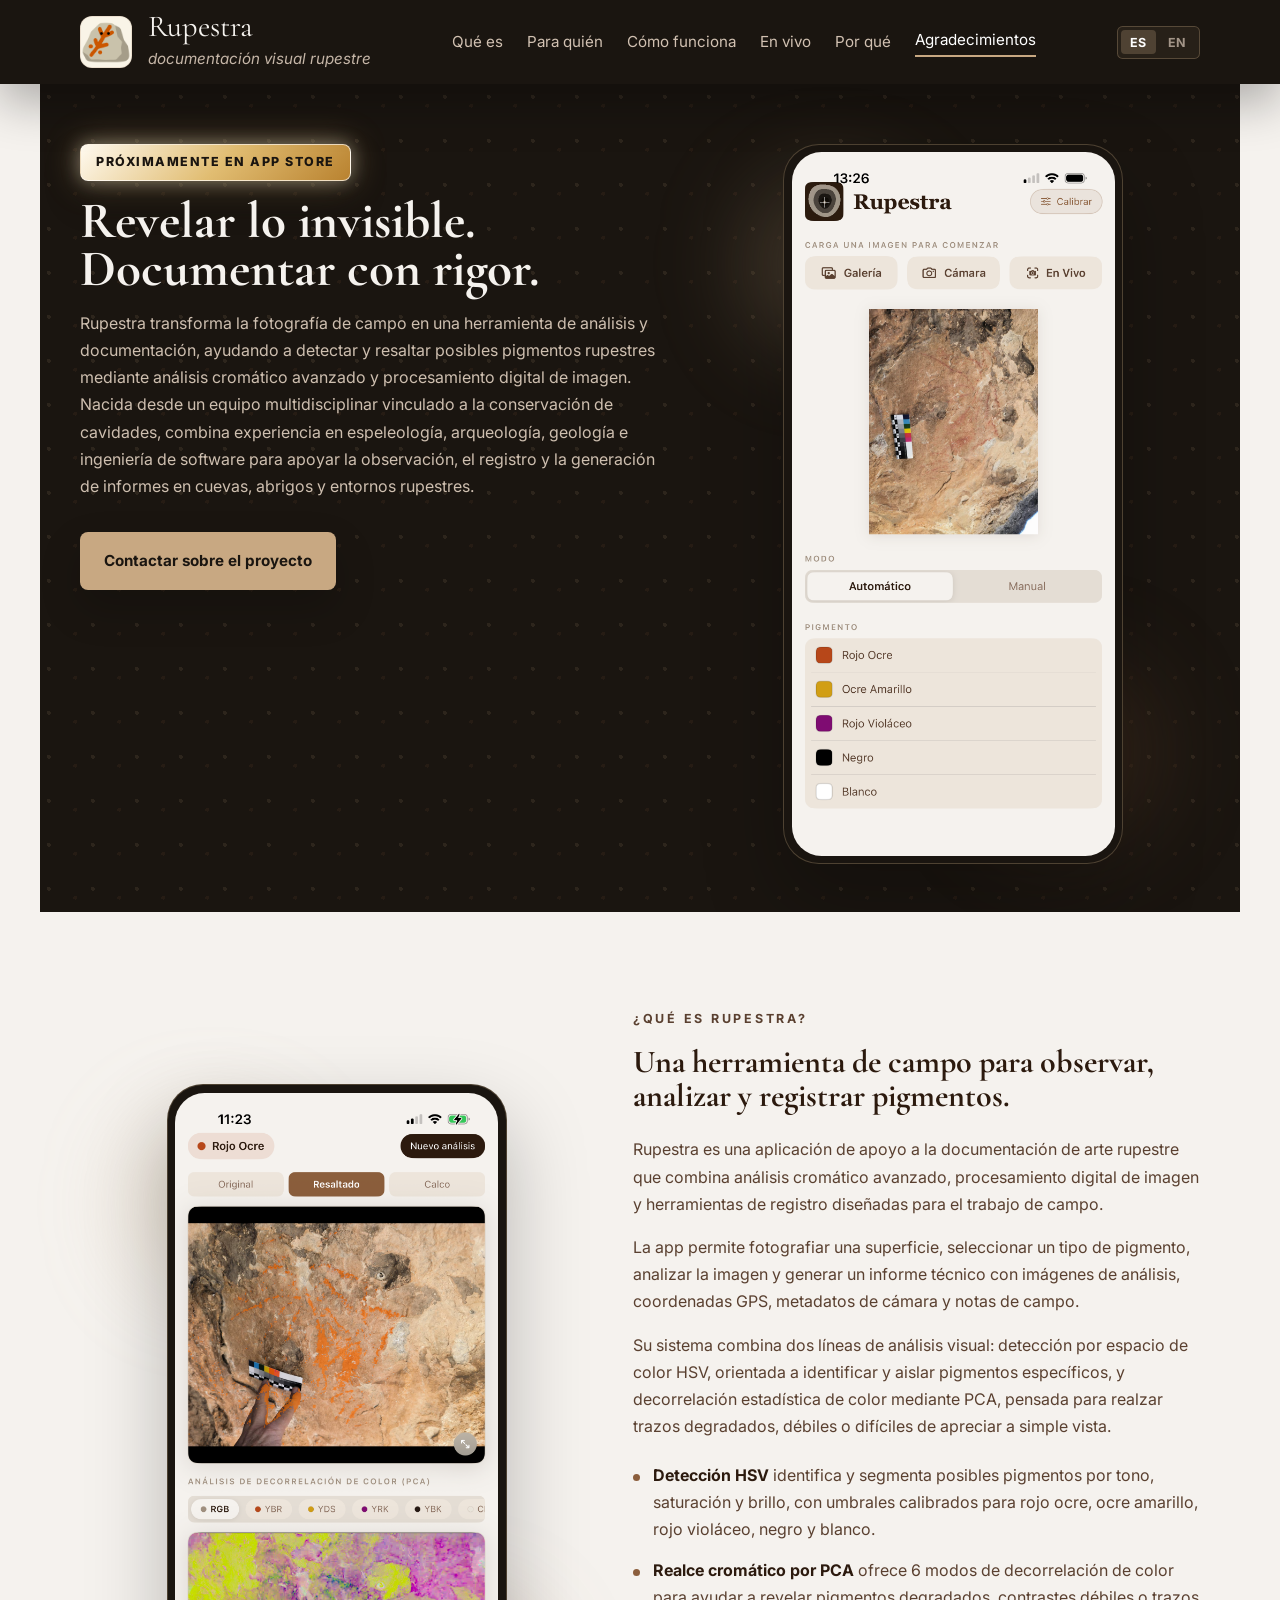
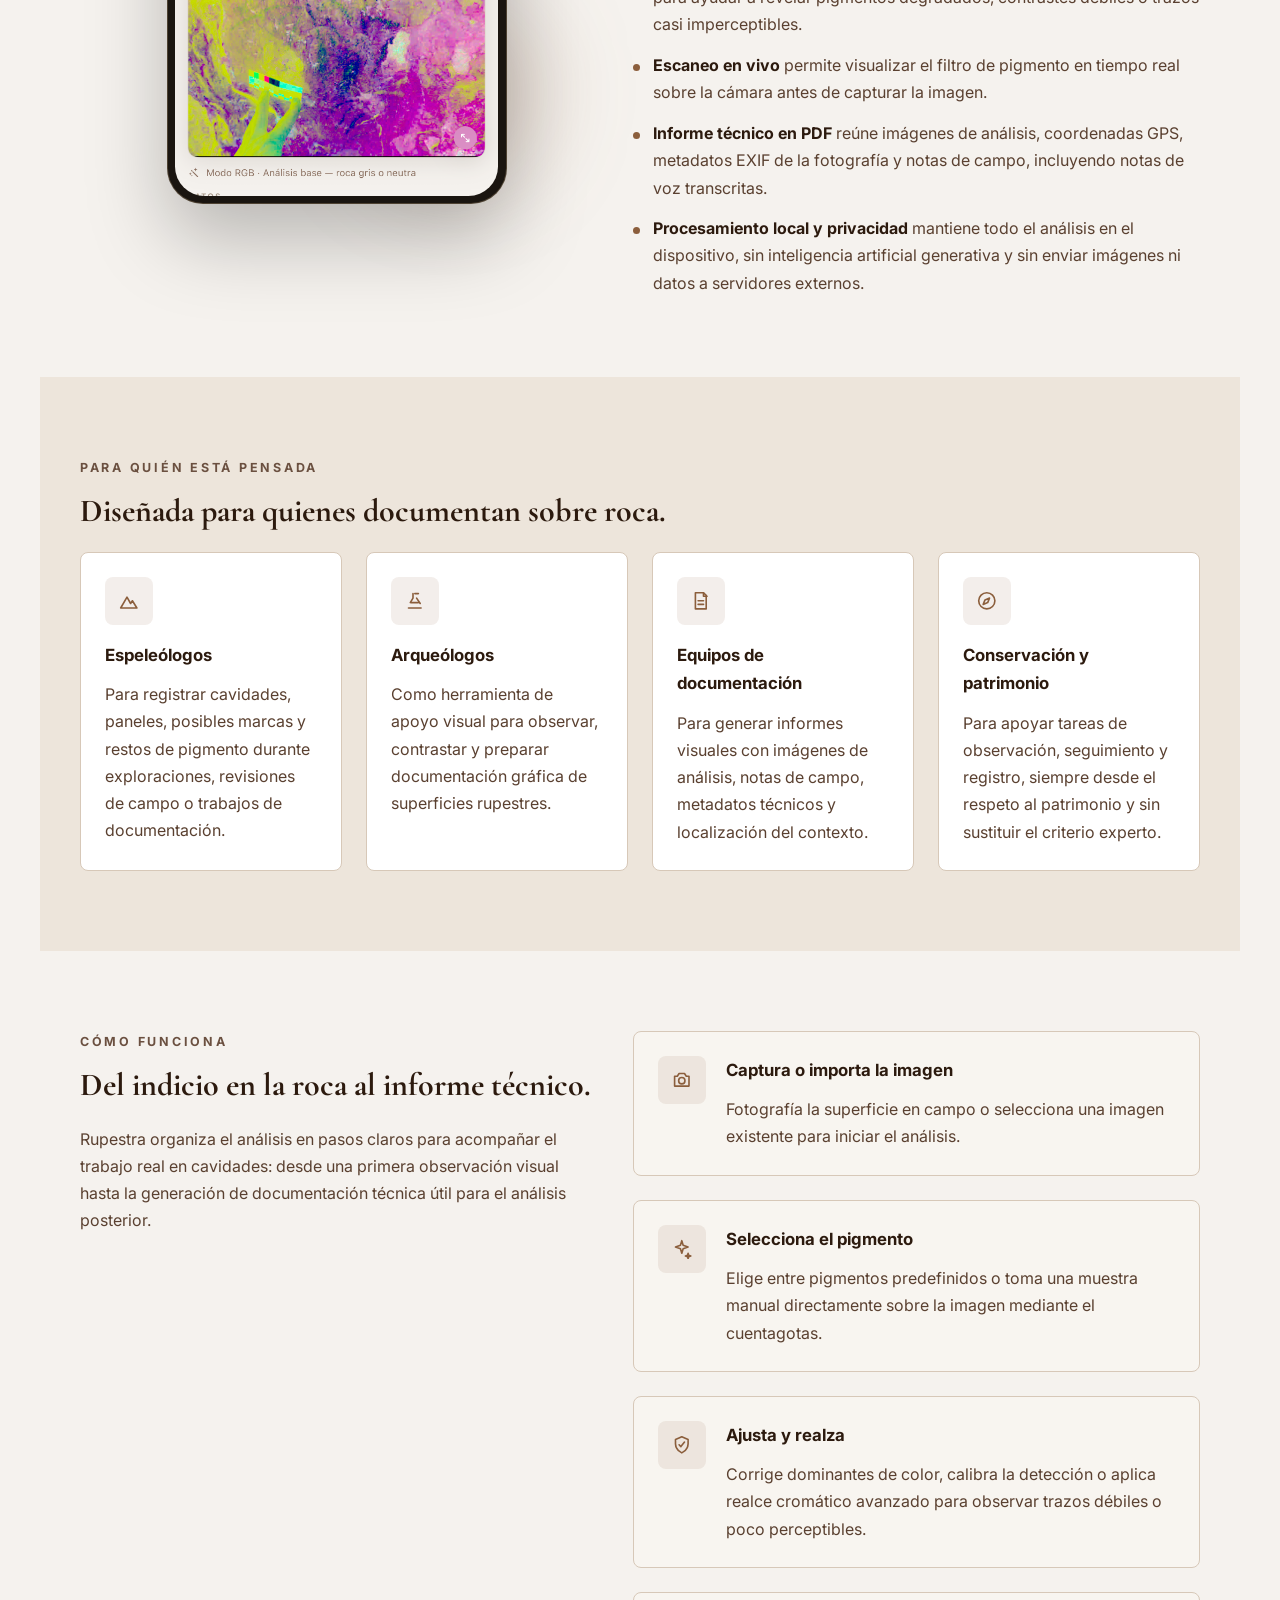
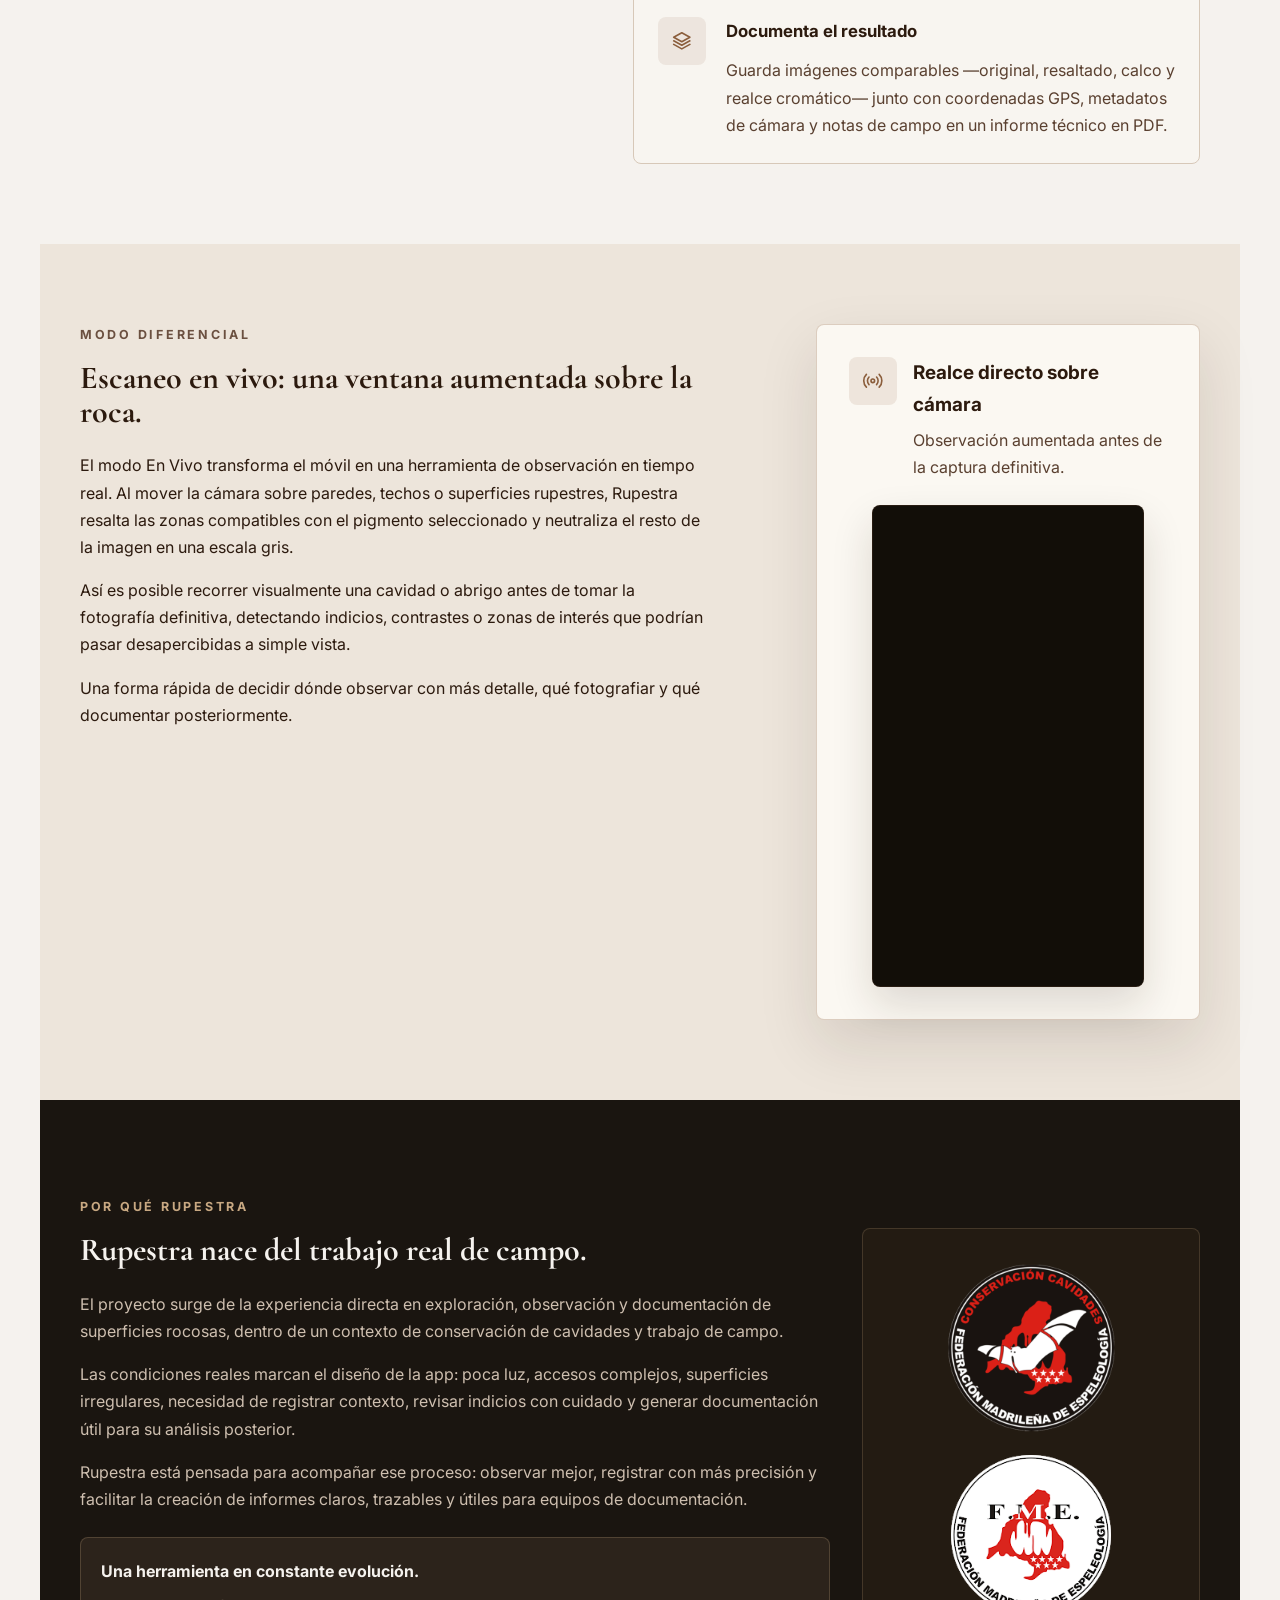
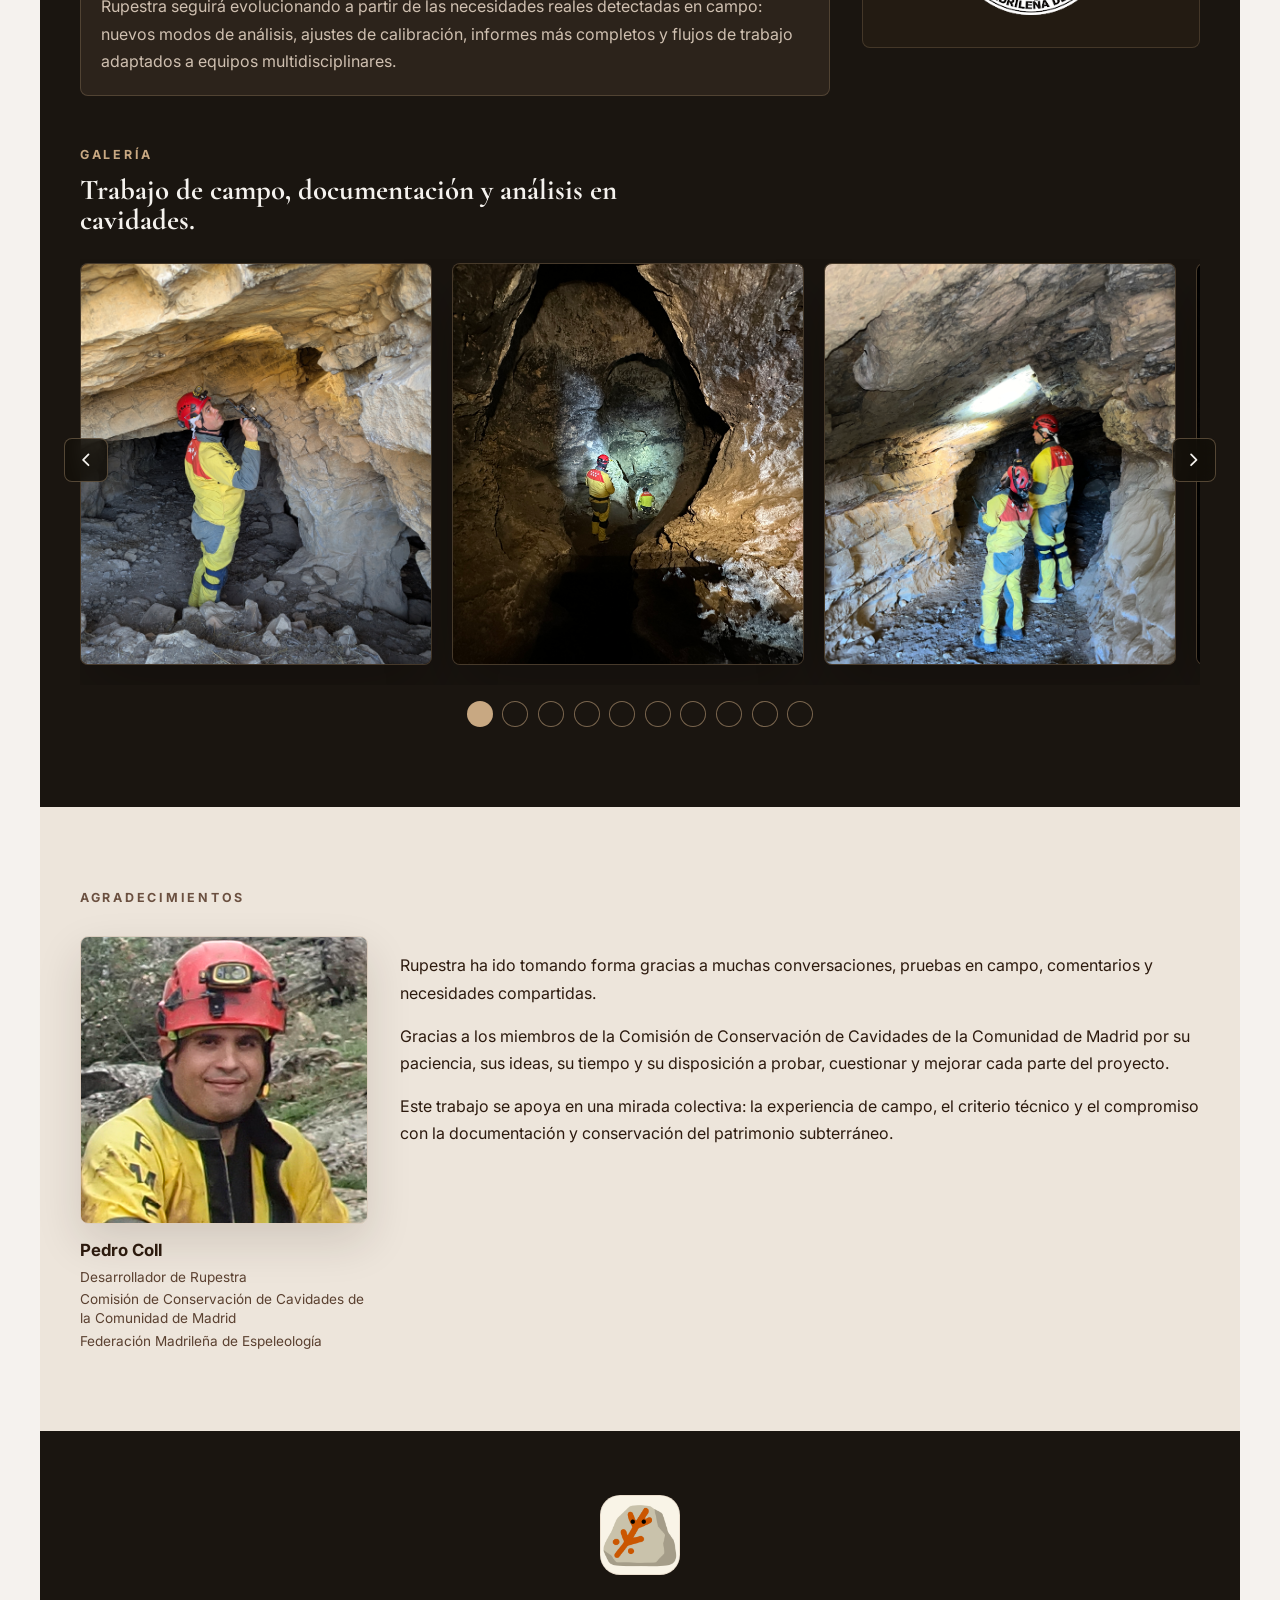
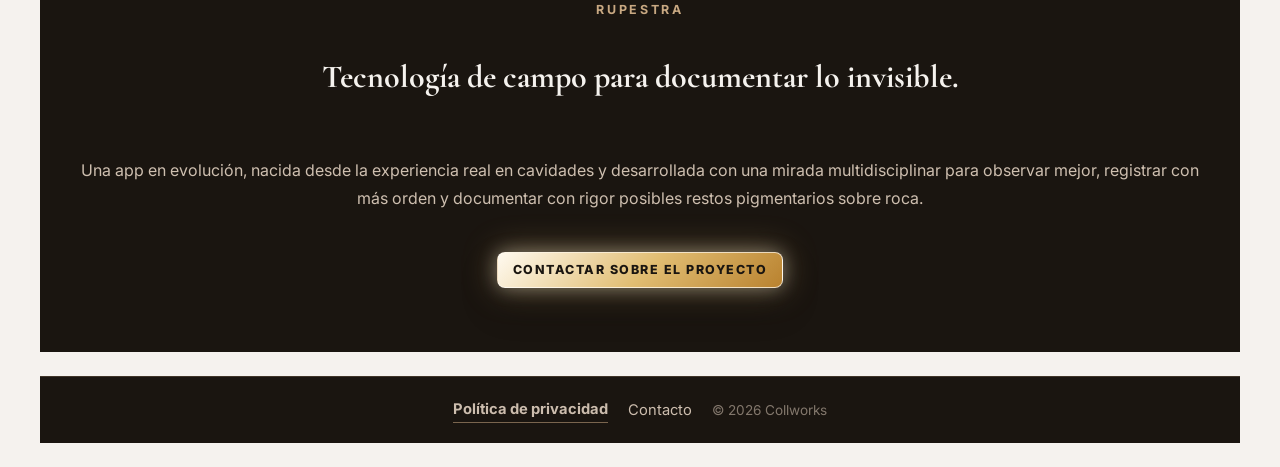
==== commit 74f8ccdc: "Añadido idioma ingles" ====
--- a/index.html
+++ b/index.html
@@ -14,26 +14,32 @@
   <link rel="preconnect" href="https://fonts.googleapis.com" />
   <link rel="preconnect" href="https://fonts.gstatic.com" crossorigin />
   <link rel="stylesheet" href="https://fonts.googleapis.com/css2?family=Cormorant+Garamond:ital,wght@0,400;0,600;0,700;1,400&family=Inter:wght@400;700;800&display=swap" />
+  <script>try{if(localStorage.getItem("rupestra-lang")==="en")document.documentElement.classList.add("lang-loading")}catch(e){}</script>
   <link rel="stylesheet" href="styles.css" />
+  <script src="i18n.js"></script>
 </head>
 <body>
-  <a href="#main-content" class="skip-link">Saltar al contenido</a>
+  <a href="#main-content" class="skip-link" data-i18n="skip-link">Saltar al contenido</a>
   <header class="site-header">
-    <a class="brand-group" href="index.html" aria-label="Inicio de Rupestra">
-      <img src="logos/rupestra_logo_app.png" alt="Logo de Rupestra" class="brand-logo" />
+    <a class="brand-group" href="index.html" data-i18n-aria="aria.brand-home" aria-label="Inicio de Rupestra">
+      <img src="logos/rupestra_logo_app.png" data-i18n-alt="alt.logo" alt="Logo de Rupestra" class="brand-logo" />
       <div>
         <div class="brand-title">Rupestra</div>
-        <p class="brand-subtitle">documentación visual rupestre</p>
+        <p class="brand-subtitle" data-i18n="brand-subtitle">documentación visual rupestre</p>
       </div>
     </a>
-    <nav class="hero-nav" id="main-nav" aria-label="Navegación principal">
-      <a href="#que-es">Qué es</a>
-      <a href="#para">Para quién</a>
-      <a href="#como-funciona">Cómo funciona</a>
-      <a href="#en-vivo">En vivo</a>
-      <a href="#porque">Por qué</a>
-      <a href="#agradecimientos">Agradecimientos</a>
+    <nav class="hero-nav" id="main-nav" data-i18n-aria="aria.nav" aria-label="Navegación principal">
+      <a href="#que-es" data-i18n="nav.que-es">Qué es</a>
+      <a href="#para" data-i18n="nav.para">Para quién</a>
+      <a href="#como-funciona" data-i18n="nav.como-funciona">Cómo funciona</a>
+      <a href="#en-vivo" data-i18n="nav.en-vivo">En vivo</a>
+      <a href="#porque" data-i18n="nav.porque">Por qué</a>
+      <a href="#agradecimientos" data-i18n="nav.agradecimientos">Agradecimientos</a>
     </nav>
+    <div class="lang-switch" role="group" aria-label="Selección de idioma" data-i18n-aria="aria.lang-switch">
+      <button class="lang-switch-btn is-active" type="button" data-lang="es" aria-pressed="true" onclick="rupestra.setLang('es')">ES</button>
+      <button class="lang-switch-btn" type="button" data-lang="en" aria-pressed="false" onclick="rupestra.setLang('en')">EN</button>
+    </div>
     <button class="nav-toggle" type="button" aria-label="Abrir menú" aria-expanded="false" aria-controls="main-nav">
       <span class="nav-toggle-bar"></span>
       <span class="nav-toggle-bar"></span>
@@ -46,12 +52,12 @@
       <div class="container hero-inner">
         <div class="hero-grid">
           <div class="hero-copy">
-            <span class="availability-chip">Próximamente en App Store</span>
-            <h1>Revelar lo invisible. Documentar con rigor.</h1>
-            <p>Rupestra transforma la fotografía de campo en una herramienta de análisis y documentación, ayudando a detectar y resaltar posibles pigmentos rupestres mediante análisis cromático avanzado y procesamiento digital de imagen.</p>
-            <p>Nacida desde un equipo multidisciplinar vinculado a la conservación de cavidades, combina experiencia en espeleología, arqueología, geología e ingeniería de software para apoyar la observación, el registro y la generación de informes en cuevas, abrigos y entornos rupestres.</p>
+            <span class="availability-chip" data-i18n="hero.chip">Próximamente en App Store</span>
+            <h1 data-i18n="hero.h1">Revelar lo invisible. Documentar con rigor.</h1>
+            <p data-i18n="hero.p1">Rupestra transforma la fotografía de campo en una herramienta de análisis y documentación, ayudando a detectar y resaltar posibles pigmentos rupestres mediante análisis cromático avanzado y procesamiento digital de imagen.</p>
+            <p data-i18n="hero.p2">Nacida desde un equipo multidisciplinar vinculado a la conservación de cavidades, combina experiencia en espeleología, arqueología, geología e ingeniería de software para apoyar la observación, el registro y la generación de informes en cuevas, abrigos y entornos rupestres.</p>
             <div class="hero-actions">
-              <a class="button button-primary" href="mailto:info@rupestra.com">Contactar sobre el proyecto</a>
+              <a class="button button-primary" href="mailto:info@rupestra.com" data-i18n="hero.cta">Contactar sobre el proyecto</a>
             </div>
           </div>
 
@@ -63,6 +69,7 @@
                 <img
                   src="pantallazos_app/modo_automatico_de_pigmentos.PNG"
                   alt="Interfaz de Rupestra mostrando el modo automático de detección de pigmentos"
+                  data-i18n-alt="alt.screenshot-auto"
                   class="app-screenshot"
                   width="1206"
                   height="2622"
@@ -86,6 +93,7 @@
                 <img
                   src="pantallazos_app/pantallazo_app_procesado.PNG"
                   alt="Interfaz de Rupestra mostrando el resultado del procesado y análisis de imagen"
+                  data-i18n-alt="alt.screenshot-processed"
                   class="app-screenshot"
                   width="1206"
                   height="2622"
@@ -96,53 +104,53 @@
           </div>
         </div>
         <div class="section-copy">
-           <p class="section-label">¿Qué es Rupestra?</p>
-          <h2>Una herramienta de campo para observar, analizar y registrar pigmentos.</h2>
-          <p>Rupestra es una aplicación de apoyo a la documentación de arte rupestre que combina análisis cromático avanzado, procesamiento digital de imagen y herramientas de registro diseñadas para el trabajo de campo.</p>
-          <p>La app permite fotografiar una superficie, seleccionar un tipo de pigmento, analizar la imagen y generar un informe técnico con imágenes de análisis, coordenadas GPS, metadatos de cámara y notas de campo.</p>
-          <p>Su sistema combina dos líneas de análisis visual: detección por espacio de color HSV, orientada a identificar y aislar pigmentos específicos, y decorrelación estadística de color mediante PCA, pensada para realzar trazos degradados, débiles o difíciles de apreciar a simple vista.</p>
+           <p class="section-label" data-i18n="quees.label">¿Qué es Rupestra?</p>
+          <h2 data-i18n="quees.h2">Una herramienta de campo para observar, analizar y registrar pigmentos.</h2>
+          <p data-i18n="quees.p1">Rupestra es una aplicación de apoyo a la documentación de arte rupestre que combina análisis cromático avanzado, procesamiento digital de imagen y herramientas de registro diseñadas para el trabajo de campo.</p>
+          <p data-i18n="quees.p2">La app permite fotografiar una superficie, seleccionar un tipo de pigmento, analizar la imagen y generar un informe técnico con imágenes de análisis, coordenadas GPS, metadatos de cámara y notas de campo.</p>
+          <p data-i18n="quees.p3">Su sistema combina dos líneas de análisis visual: detección por espacio de color HSV, orientada a identificar y aislar pigmentos específicos, y decorrelación estadística de color mediante PCA, pensada para realzar trazos degradados, débiles o difíciles de apreciar a simple vista.</p>
           <ul class="feature-list">
-            <li><strong>Detección HSV</strong> identifica y segmenta posibles pigmentos por tono, saturación y brillo, con umbrales calibrados para rojo ocre, ocre amarillo, rojo violáceo, negro y blanco.</li>
-            <li><strong>Realce cromático por PCA</strong> ofrece 6 modos de decorrelación de color para ayudar a revelar pigmentos degradados, contrastes débiles o trazos casi imperceptibles.</li>
-            <li><strong>Escaneo en vivo</strong> permite visualizar el filtro de pigmento en tiempo real sobre la cámara antes de capturar la imagen.</li>
-            <li><strong>Informe técnico en PDF</strong> reúne imágenes de análisis, coordenadas GPS, metadatos EXIF de la fotografía y notas de campo, incluyendo notas de voz transcritas.</li>
-            <li><strong>Procesamiento local y privacidad</strong> mantiene todo el análisis en el dispositivo, sin inteligencia artificial generativa y sin enviar imágenes ni datos a servidores externos.</li>
+            <li data-i18n-html="quees.feat.hsv"><strong>Detección HSV</strong> identifica y segmenta posibles pigmentos por tono, saturación y brillo, con umbrales calibrados para rojo ocre, ocre amarillo, rojo violáceo, negro y blanco.</li>
+            <li data-i18n-html="quees.feat.pca"><strong>Realce cromático por PCA</strong> ofrece 6 modos de decorrelación de color para ayudar a revelar pigmentos degradados, contrastes débiles o trazos casi imperceptibles.</li>
+            <li data-i18n-html="quees.feat.live"><strong>Escaneo en vivo</strong> permite visualizar el filtro de pigmento en tiempo real sobre la cámara antes de capturar la imagen.</li>
+            <li data-i18n-html="quees.feat.pdf"><strong>Informe técnico en PDF</strong> reúne imágenes de análisis, coordenadas GPS, metadatos EXIF de la fotografía y notas de campo, incluyendo notas de voz transcritas.</li>
+            <li data-i18n-html="quees.feat.privacy"><strong>Procesamiento local y privacidad</strong> mantiene todo el análisis en el dispositivo, sin inteligencia artificial generativa y sin enviar imágenes ni datos a servidores externos.</li>
           </ul>
         </div>
       </div>
     </section>
     <section id="para" class="section section-alt">
       <div class="container">
-        <p class="section-label">Para quién está pensada</p>
-        <h2>Diseñada para quienes documentan sobre roca.</h2>
+        <p class="section-label" data-i18n="para.label">Para quién está pensada</p>
+        <h2 data-i18n="para.h2">Diseñada para quienes documentan sobre roca.</h2>
         <div class="card-grid">
           <article class="feature-card">
             <div class="icon-box" aria-hidden="true">
               <svg viewBox="0 0 24 24"><path d="M3 20l7-12 4 7 2-3 5 8z" /></svg>
             </div>
-            <h3>Espeleólogos</h3>
-            <p>Para registrar cavidades, paneles, posibles marcas y restos de pigmento durante exploraciones, revisiones de campo o trabajos de documentación.</p>
+            <h3 data-i18n="para.speleo.h3">Espeleólogos</h3>
+            <p data-i18n="para.speleo.p">Para registrar cavidades, paneles, posibles marcas y restos de pigmento durante exploraciones, revisiones de campo o trabajos de documentación.</p>
           </article>
           <article class="feature-card">
             <div class="icon-box" aria-hidden="true">
               <svg viewBox="0 0 24 24"><path d="M10 4v5l-3 5" /><path d="M12 4h4" /><path d="M8 14h8" /><path d="M5 20h14" /><path d="M14 9l4 6" /></svg>
             </div>
-            <h3>Arqueólogos</h3>
-            <p>Como herramienta de apoyo visual para observar, contrastar y preparar documentación gráfica de superficies rupestres.</p>
+            <h3 data-i18n="para.arqueo.h3">Arqueólogos</h3>
+            <p data-i18n="para.arqueo.p">Como herramienta de apoyo visual para observar, contrastar y preparar documentación gráfica de superficies rupestres.</p>
           </article>
           <article class="feature-card">
             <div class="icon-box" aria-hidden="true">
               <svg viewBox="0 0 24 24"><path d="M6 3h9l3 3v15H6z" /><path d="M15 3v4h4" /><path d="M9 12h6" /><path d="M9 16h6" /></svg>
             </div>
-            <h3>Equipos de documentación</h3>
-            <p>Para generar informes visuales con imágenes de análisis, notas de campo, metadatos técnicos y localización del contexto.</p>
+            <h3 data-i18n="para.equipo.h3">Equipos de documentación</h3>
+            <p data-i18n="para.equipo.p">Para generar informes visuales con imágenes de análisis, notas de campo, metadatos técnicos y localización del contexto.</p>
           </article>
           <article class="feature-card">
             <div class="icon-box" aria-hidden="true">
               <svg viewBox="0 0 24 24"><circle cx="12" cy="12" r="9" /><path d="M15 9l-2 5-5 2 2-5z" /></svg>
             </div>
-            <h3>Conservación y patrimonio</h3>
-            <p>Para apoyar tareas de observación, seguimiento y registro, siempre desde el respeto al patrimonio y sin sustituir el criterio experto.</p>
+            <h3 data-i18n="para.conserv.h3">Conservación y patrimonio</h3>
+            <p data-i18n="para.conserv.p">Para apoyar tareas de observación, seguimiento y registro, siempre desde el respeto al patrimonio y sin sustituir el criterio experto.</p>
           </article>
         </div>
       </div>
@@ -151,18 +159,18 @@
     <section id="como-funciona" class="section section-light">
       <div class="container section-grid">
         <div>
-          <p class="section-label">Cómo funciona</p>
-          <h2>Del indicio en la roca al informe técnico.</h2>
-          <p class="section-text">Rupestra organiza el análisis en pasos claros para acompañar el trabajo real en cavidades: desde una primera observación visual hasta la generación de documentación técnica útil para el análisis posterior.</p>
+          <p class="section-label" data-i18n="como.label">Cómo funciona</p>
+          <h2 data-i18n="como.h2">Del indicio en la roca al informe técnico.</h2>
+          <p class="section-text" data-i18n="como.p">Rupestra organiza el análisis en pasos claros para acompañar el trabajo real en cavidades: desde una primera observación visual hasta la generación de documentación técnica útil para el análisis posterior.</p>
         </div>
         <div class="mode-grid">
           <article class="mode-card">
             <span class="mode-icon" aria-hidden="true">
-              <svg viewBox="0 0 24 24"><path d="M4 8h3l2-3h6l2 3h3v11H4z" /><circle cx="12" cy="13" r="3.5" /></svg>  
+              <svg viewBox="0 0 24 24"><path d="M4 8h3l2-3h6l2 3h3v11H4z" /><circle cx="12" cy="13" r="3.5" /></svg>
             </span>
             <div>
-              <h3>Captura o importa la imagen</h3>
-              <p>Fotografía la superficie en campo o selecciona una imagen existente para iniciar el análisis.</p>
+              <h3 data-i18n="como.step1.h3">Captura o importa la imagen</h3>
+              <p data-i18n="como.step1.p">Fotografía la superficie en campo o selecciona una imagen existente para iniciar el análisis.</p>
             </div>
           </article>
           <article class="mode-card">
@@ -170,8 +178,8 @@
               <svg viewBox="0 0 24 24"><path d="M12 3l1.5 5L19 10l-5.5 2L12 17l-1.5-5L5 10l5.5-2z" /><path d="M19 17l.7 2.3L22 20l-2.3.7L19 23l-.7-2.3L16 20l2.3-.7z" /></svg>
             </span>
             <div>
-              <h3>Selecciona el pigmento</h3>
-              <p>Elige entre pigmentos predefinidos o toma una muestra manual directamente sobre la imagen mediante el cuentagotas.</p>
+              <h3 data-i18n="como.step2.h3">Selecciona el pigmento</h3>
+              <p data-i18n="como.step2.p">Elige entre pigmentos predefinidos o toma una muestra manual directamente sobre la imagen mediante el cuentagotas.</p>
             </div>
           </article>
           <article class="mode-card">
@@ -179,8 +187,8 @@
               <svg viewBox="0 0 24 24"><path d="M12 3l7 3v5c0 5-3 8-7 10-4-2-7-5-7-10V6z" /><path d="M9 12l2 2 4-5" /></svg>
             </span>
             <div>
-              <h3>Ajusta y realza</h3>
-              <p>Corrige dominantes de color, calibra la detección o aplica realce cromático avanzado para observar trazos débiles o poco perceptibles.</p>
+              <h3 data-i18n="como.step3.h3">Ajusta y realza</h3>
+              <p data-i18n="como.step3.p">Corrige dominantes de color, calibra la detección o aplica realce cromático avanzado para observar trazos débiles o poco perceptibles.</p>
             </div>
           </article>
           <article class="mode-card">
@@ -188,8 +196,8 @@
               <svg viewBox="0 0 24 24"><path d="M12 3l9 5-9 5-9-5z" /><path d="M3 12l9 5 9-5" /><path d="M3 16l9 5 9-5" /></svg>
             </span>
             <div>
-              <h3>Documenta el resultado</h3>
-              <p>Guarda imágenes comparables —original, resaltado, calco y realce cromático— junto con coordenadas GPS, metadatos de cámara y notas de campo en un informe técnico en PDF.</p>
+              <h3 data-i18n="como.step4.h3">Documenta el resultado</h3>
+              <p data-i18n="como.step4.p">Guarda imágenes comparables —original, resaltado, calco y realce cromático— junto con coordenadas GPS, metadatos de cámara y notas de campo en un informe técnico en PDF.</p>
             </div>
           </article>
         </div>
@@ -199,11 +207,11 @@
     <section id="en-vivo" class="section section-alt">
       <div class="container split-grid">
         <div>
-          <p class="section-label">Modo diferencial</p>
-          <h2>Escaneo en vivo: una ventana aumentada sobre la roca.</h2>
-          <p>El modo En Vivo transforma el móvil en una herramienta de observación en tiempo real. Al mover la cámara sobre paredes, techos o superficies rupestres, Rupestra resalta las zonas compatibles con el pigmento seleccionado y neutraliza el resto de la imagen en una escala gris.</p>
-          <p>Así es posible recorrer visualmente una cavidad o abrigo antes de tomar la fotografía definitiva, detectando indicios, contrastes o zonas de interés que podrían pasar desapercibidas a simple vista.</p>
-          <p>Una forma rápida de decidir dónde observar con más detalle, qué fotografiar y qué documentar posteriormente.</p>
+          <p class="section-label" data-i18n="envivo.label">Modo diferencial</p>
+          <h2 data-i18n="envivo.h2">Escaneo en vivo: una ventana aumentada sobre la roca.</h2>
+          <p data-i18n="envivo.p1">El modo En Vivo transforma el móvil en una herramienta de observación en tiempo real. Al mover la cámara sobre paredes, techos o superficies rupestres, Rupestra resalta las zonas compatibles con el pigmento seleccionado y neutraliza el resto de la imagen en una escala gris.</p>
+          <p data-i18n="envivo.p2">Así es posible recorrer visualmente una cavidad o abrigo antes de tomar la fotografía definitiva, detectando indicios, contrastes o zonas de interés que podrían pasar desapercibidas a simple vista.</p>
+          <p data-i18n="envivo.p3">Una forma rápida de decidir dónde observar con más detalle, qué fotografiar y qué documentar posteriormente.</p>
         </div>
         <div class="feature-box feature-box-dark">
           <div class="feature-heading">
@@ -211,8 +219,8 @@
               <svg viewBox="0 0 24 24"><circle cx="12" cy="12" r="2" /><path d="M7.8 16.2a6 6 0 0 1 0-8.4" /><path d="M16.2 7.8a6 6 0 0 1 0 8.4" /><path d="M4.9 19.1a10 10 0 0 1 0-14.2" /><path d="M19.1 4.9a10 10 0 0 1 0 14.2" /></svg>
             </span>
             <div>
-              <h3>Realce directo sobre cámara</h3>
-              <p>Observación aumentada antes de la captura definitiva.</p>
+              <h3 data-i18n="envivo.feat.h3">Realce directo sobre cámara</h3>
+              <p data-i18n="envivo.feat.p">Observación aumentada antes de la captura definitiva.</p>
             </div>
           </div>
           <div class="live-video-frame">
@@ -233,105 +241,113 @@
       <div class="container">
         <div class="field-intro">
           <div class="field-intro-copy">
-            <p class="section-label">Por qué Rupestra</p>
-            <h2>Rupestra nace del trabajo real de campo.</h2>
-            <p>El proyecto surge de la experiencia directa en exploración, observación y documentación de superficies rocosas, dentro de un contexto de conservación de cavidades y trabajo de campo.</p>
-            <p>Las condiciones reales marcan el diseño de la app: poca luz, accesos complejos, superficies irregulares, necesidad de registrar contexto, revisar indicios con cuidado y generar documentación útil para su análisis posterior.</p>
-            <p>Rupestra está pensada para acompañar ese proceso: observar mejor, registrar con más precisión y facilitar la creación de informes claros, trazables y útiles para equipos de documentación.</p>
+            <p class="section-label" data-i18n="porque.label">Por qué Rupestra</p>
+            <h2 data-i18n="porque.h2">Rupestra nace del trabajo real de campo.</h2>
+            <p data-i18n="porque.p1">El proyecto surge de la experiencia directa en exploración, observación y documentación de superficies rocosas, dentro de un contexto de conservación de cavidades y trabajo de campo.</p>
+            <p data-i18n="porque.p2">Las condiciones reales marcan el diseño de la app: poca luz, accesos complejos, superficies irregulares, necesidad de registrar contexto, revisar indicios con cuidado y generar documentación útil para su análisis posterior.</p>
+            <p data-i18n="porque.p3">Rupestra está pensada para acompañar ese proceso: observar mejor, registrar con más precisión y facilitar la creación de informes claros, trazables y útiles para equipos de documentación.</p>
             <div class="field-note">
-              <strong>Una herramienta en constante evolución.</strong>
-              <span>Rupestra seguirá evolucionando a partir de las necesidades reales detectadas en campo: nuevos modos de análisis, ajustes de calibración, informes más completos y flujos de trabajo adaptados a equipos multidisciplinares.</span>
+              <strong data-i18n="porque.note.strong">Una herramienta en constante evolución.</strong>
+              <span data-i18n="porque.note.span">Rupestra seguirá evolucionando a partir de las necesidades reales detectadas en campo: nuevos modos de análisis, ajustes de calibración, informes más completos y flujos de trabajo adaptados a equipos multidisciplinares.</span>
             </div>
           </div>
           <div class="feature-box feature-box-dark">
             <div class="partner-logos">
-              <img src="logos/Logo_Conservacion_512.png" alt="Logo de Conservación de Cavidades de la Comunidad de Madrid" class="conservation-logo" />
-              <img src="logos/FME.png" alt="Logo de la Federación Madrileña de Espeleología" class="fme-logo" />
+              <img src="logos/Logo_Conservacion_512.png" alt="Logo de Conservación de Cavidades de la Comunidad de Madrid" data-i18n-alt="alt.logo-conservacion" class="conservation-logo" />
+              <img src="logos/FME.png" alt="Logo de la Federación Madrileña de Espeleología" data-i18n-alt="alt.logo-fme" class="fme-logo" />
             </div>
            
           </div>
         </div>
 
         <div class="field-gallery-heading">
-          <p class="section-label">Galería</p>
-          <h3>Trabajo de campo, documentación y análisis en cavidades.</h3>
-        </div>
-
-        <div class="field-carousel" aria-label="Carrusel de trabajos de campo">
-          <button class="carousel-control carousel-control-prev" type="button" aria-label="Ver imagen anterior" data-carousel-prev>
+          <p class="section-label" data-i18n="galeria.label">Galería</p>
+          <h3 data-i18n="galeria.h3">Trabajo de campo, documentación y análisis en cavidades.</h3>
+        </div>
+
+        <div class="field-carousel" data-i18n-aria="aria.carousel" aria-label="Carrusel de trabajos de campo">
+          <button class="carousel-control carousel-control-prev" type="button" data-i18n-aria="aria.carousel.prev" aria-label="Ver imagen anterior" data-carousel-prev>
             <svg viewBox="0 0 24 24" aria-hidden="true"><path d="M15 18l-6-6 6-6" /></svg>
           </button>
 
           <div class="carousel-track" data-carousel-track>
             <figure class="field-card" id="campo-01">
-              <img src="imagenes_carrousel/carrousel_05.jpg" alt="Exploración y observación de superficies rupestres en cavidad" class="field-photo" width="800" height="534" loading="eager" />
+              <img src="imagenes_carrousel/carrousel_05.jpg" alt="Exploración y observación de superficies rupestres en cavidad" data-i18n-alt="alt.campo01" class="field-photo" width="800" height="534" loading="eager" />
             </figure>
 
             <figure class="field-card" id="campo-02">
-              <img src="imagenes_carrousel/carrousel_08.JPG" alt="Equipo de documentación trabajando en el interior de una cueva" class="field-photo" width="800" height="534" loading="lazy" />
+              <img src="imagenes_carrousel/carrousel_08.JPG" alt="Equipo de documentación trabajando en el interior de una cueva" data-i18n-alt="alt.campo02" class="field-photo" width="800" height="534" loading="lazy" />
             </figure>
 
             <figure class="field-card" id="campo-03">
-              <img src="imagenes_carrousel/Prokabaja_ubicacion_B_C.JPG" alt="Localización de paneles con posibles restos de pigmentos en abrigo rocoso" class="field-photo" width="800" height="534" loading="lazy" />
+              <img src="imagenes_carrousel/Prokabaja_ubicacion_B_C.JPG" alt="Localización de paneles con posibles restos de pigmentos en abrigo rocoso" data-i18n-alt="alt.campo03" class="field-photo" width="800" height="534" loading="lazy" />
             </figure>
 
             <figure class="field-card" id="campo-04">
-              <img src="imagenes_carrousel/carrousel_09.JPG" alt="Registro fotográfico de superficie rocosa con indicios de pigmentación" class="field-photo" width="800" height="534" loading="lazy" />
+              <img src="imagenes_carrousel/carrousel_09.JPG" alt="Registro fotográfico de superficie rocosa con indicios de pigmentación" data-i18n-alt="alt.campo04" class="field-photo" width="800" height="534" loading="lazy" />
             </figure>
 
             <figure class="field-card" id="campo-05">
-              <img src="imagenes_carrousel/carrousel_07.JPG" alt="Trabajo de campo con iluminación en cavidad subterránea" class="field-photo" width="800" height="534" loading="lazy" />
+              <img src="imagenes_carrousel/carrousel_07.JPG" alt="Trabajo de campo con iluminación en cavidad subterránea" data-i18n-alt="alt.campo05" class="field-photo" width="800" height="534" loading="lazy" />
             </figure>
 
             <figure class="field-card" id="campo-06">
-              <img src="imagenes_carrousel/carrousel_02.JPG" alt="Detalle de pared rocosa durante sesión de documentación" class="field-photo" width="800" height="534" loading="lazy" />
+              <img src="imagenes_carrousel/carrousel_02.JPG" alt="Detalle de pared rocosa durante sesión de documentación" data-i18n-alt="alt.campo06" class="field-photo" width="800" height="534" loading="lazy" />
             </figure>
 
             <figure class="field-card" id="campo-07">
-              <img src="imagenes_carrousel/carrousel_04.JPG" alt="Espeleólogos accediendo a zona de interés en cavidad" class="field-photo" width="800" height="534" loading="lazy" />
+              <img src="imagenes_carrousel/carrousel_04.JPG" alt="Espeleólogos accediendo a zona de interés en cavidad" data-i18n-alt="alt.campo07" class="field-photo" width="800" height="534" loading="lazy" />
             </figure>
 
             <figure class="field-card" id="campo-08">
-              <img src="imagenes_carrousel/carrousel_06.JPG" alt="Observación de techo y paredes en cueva con posibles marcas" class="field-photo" width="800" height="534" loading="lazy" />
+              <img src="imagenes_carrousel/carrousel_06.JPG" alt="Observación de techo y paredes en cueva con posibles marcas" data-i18n-alt="alt.campo08" class="field-photo" width="800" height="534" loading="lazy" />
             </figure>
 
             <figure class="field-card" id="campo-09">
-              <img src="imagenes_carrousel/carrousel_03.JPG" alt="Vista general de la entrada a abrigo rocoso en campo" class="field-photo" width="800" height="534" loading="lazy" />
+              <img src="imagenes_carrousel/carrousel_03.JPG" alt="Vista general de la entrada a abrigo rocoso en campo" data-i18n-alt="alt.campo09" class="field-photo" width="800" height="534" loading="lazy" />
             </figure>
 
             <figure class="field-card" id="campo-10">
-              <img src="imagenes_carrousel/carrousel_010.jpg" alt="Equipo de conservación revisando superficie con posibles restos pigmentarios" class="field-photo" width="800" height="534" loading="lazy" />
-            </figure>
-          </div>
-
-          <button class="carousel-control carousel-control-next" type="button" aria-label="Ver imagen siguiente" data-carousel-next>
+              <img src="imagenes_carrousel/carrousel_010.jpg" alt="Equipo de conservación revisando superficie con posibles restos pigmentarios" data-i18n-alt="alt.campo10" class="field-photo" width="800" height="534" loading="lazy" />
+            </figure>
+          </div>
+
+          <button class="carousel-control carousel-control-next" type="button" data-i18n-aria="aria.carousel.next" aria-label="Ver imagen siguiente" data-carousel-next>
             <svg viewBox="0 0 24 24" aria-hidden="true"><path d="M9 18l6-6-6-6" /></svg>
           </button>
         </div>
 
-        <div class="carousel-dots" aria-label="Seleccionar imagen del carrusel">
-          <button type="button" aria-label="Ver imagen 1" data-carousel-dot="0"></button>
-          <button type="button" aria-label="Ver imagen 2" data-carousel-dot="1"></button>
-          <button type="button" aria-label="Ver imagen 3" data-carousel-dot="2"></button>
-          <button type="button" aria-label="Ver imagen 4" data-carousel-dot="3"></button>
-          <button type="button" aria-label="Ver imagen 5" data-carousel-dot="4"></button>
-          <button type="button" aria-label="Ver imagen 6" data-carousel-dot="5"></button>
-          <button type="button" aria-label="Ver imagen 7" data-carousel-dot="6"></button>
-          <button type="button" aria-label="Ver imagen 8" data-carousel-dot="7"></button>
-          <button type="button" aria-label="Ver imagen 9" data-carousel-dot="8"></button>
-          <button type="button" aria-label="Ver imagen 10" data-carousel-dot="9"></button>
+        <div class="carousel-dots" data-i18n-aria="aria.carousel.dots" aria-label="Seleccionar imagen del carrusel">
+          <button type="button" data-i18n-aria="aria.carousel.dot1" aria-label="Ver imagen 1" data-carousel-dot="0"></button>
+          <button type="button" data-i18n-aria="aria.carousel.dot2" aria-label="Ver imagen 2" data-carousel-dot="1"></button>
+          <button type="button" data-i18n-aria="aria.carousel.dot3" aria-label="Ver imagen 3" data-carousel-dot="2"></button>
+          <button type="button" data-i18n-aria="aria.carousel.dot4" aria-label="Ver imagen 4" data-carousel-dot="3"></button>
+          <button type="button" data-i18n-aria="aria.carousel.dot5" aria-label="Ver imagen 5" data-carousel-dot="4"></button>
+          <button type="button" data-i18n-aria="aria.carousel.dot6" aria-label="Ver imagen 6" data-carousel-dot="5"></button>
+          <button type="button" data-i18n-aria="aria.carousel.dot7" aria-label="Ver imagen 7" data-carousel-dot="6"></button>
+          <button type="button" data-i18n-aria="aria.carousel.dot8" aria-label="Ver imagen 8" data-carousel-dot="7"></button>
+          <button type="button" data-i18n-aria="aria.carousel.dot9" aria-label="Ver imagen 9" data-carousel-dot="8"></button>
+          <button type="button" data-i18n-aria="aria.carousel.dot10" aria-label="Ver imagen 10" data-carousel-dot="9"></button>
         </div>
       </div>
     </section>
     <section id="agradecimientos" class="section section-alt">
       <div class="container">
-        <p class="section-label">Agradecimientos</p>
+        <p class="section-label" data-i18n="agradecimientos.label">Agradecimientos</p>
         <div class="acknowledgement-layout">
-          <img src="imagenes/pedro_coll.jpg" alt="Retrato de Pedro Coll" class="acknowledgement-photo" loading="lazy" />
+          <figure class="acknowledgement-figure">
+            <img src="imagenes/pedro_coll.jpg" alt="Retrato de Pedro Coll" data-i18n-alt="alt.pedro" class="acknowledgement-photo" loading="lazy" />
+            <figcaption class="acknowledgement-caption">
+              <strong>Pedro Coll</strong>
+              <span data-i18n="agradecimientos.role1">Desarrollador de Rupestra</span>
+              <span data-i18n="agradecimientos.role2">Comisión de Conservación de Cavidades de la Comunidad de Madrid</span>
+              <span data-i18n="agradecimientos.role3">Federación Madrileña de Espeleología</span>
+            </figcaption>
+          </figure>
           <div class="acknowledgement-copy">
-            <p>Rupestra ha ido tomando forma gracias a muchas conversaciones, pruebas en campo, comentarios y necesidades compartidas.</p>
-            <p>Gracias a los miembros de la Comisión de Conservación de Cavidades de la Comunidad de Madrid por su paciencia, sus ideas, su tiempo y su disposición a probar, cuestionar y mejorar cada parte del proyecto.</p>
-            <p>Este trabajo se apoya en una mirada colectiva: la experiencia de campo, el criterio técnico y el compromiso con la documentación y conservación del patrimonio subterráneo.</p>
+            <p data-i18n="agradecimientos.p1">Rupestra ha ido tomando forma gracias a muchas conversaciones, pruebas en campo, comentarios y necesidades compartidas.</p>
+            <p data-i18n="agradecimientos.p2">Gracias a los miembros de la Comisión de Conservación de Cavidades de la Comunidad de Madrid por su paciencia, sus ideas, su tiempo y su disposición a probar, cuestionar y mejorar cada parte del proyecto.</p>
+            <p data-i18n="agradecimientos.p3">Este trabajo se apoya en una mirada colectiva: la experiencia de campo, el criterio técnico y el compromiso con la documentación y conservación del patrimonio subterráneo.</p>
           </div>
         </div>
       </div>
@@ -339,21 +355,21 @@
     <section class="section-dark closing-section">
       <div class="container footer-center">
         <img src="logos/rupestra_logo_app.png" alt="" class="footer-logo" />
-        <p class="section-label">Rupestra</p>
-        <h2>Tecnología de campo para documentar lo invisible.</h2>
-        <p class="section-text">Una app en evolución, nacida desde la experiencia real en cavidades y desarrollada con una mirada multidisciplinar para observar mejor, registrar con más orden y documentar con rigor posibles restos pigmentarios sobre roca.</p>
-        <a class="availability-chip" href="mailto:info@rupestra.com">Contactar sobre el proyecto</a>
+        <p class="section-label" data-i18n="closing.label">Rupestra</p>
+        <h2 data-i18n="closing.h2">Tecnología de campo para documentar lo invisible.</h2>
+        <p class="section-text" data-i18n="closing.p">Una app en evolución, nacida desde la experiencia real en cavidades y desarrollada con una mirada multidisciplinar para observar mejor, registrar con más orden y documentar con rigor posibles restos pigmentarios sobre roca.</p>
+        <a class="availability-chip" href="mailto:info@rupestra.com" data-i18n="closing.cta">Contactar sobre el proyecto</a>
       </div>
     </section>
   </main>
-  <button class="back-to-top" type="button" aria-label="Volver arriba" id="back-to-top">
+  <button class="back-to-top" type="button" data-i18n-aria="aria.back-to-top" aria-label="Volver arriba" id="back-to-top">
     <svg viewBox="0 0 24 24" aria-hidden="true"><path d="M12 19V5m0 0l-6 6m6-6l6 6" /></svg>
   </button>
   <footer class="site-footer">
     <div class="container footer-center">
-      <nav class="footer-nav" aria-label="Enlaces de pie de página">
-        <a class="footer-link" href="Politica_de_Privacidad.html">Política de privacidad</a>
-        <a href="mailto:info@rupestra.com">Contacto</a>
+      <nav class="footer-nav" data-i18n-aria="aria.footer-nav" aria-label="Enlaces de pie de página">
+        <a class="footer-link" href="Politica_de_Privacidad.html" data-i18n="footer.privacy">Política de privacidad</a>
+        <a href="mailto:info@rupestra.com" data-i18n="footer.contact">Contacto</a>
         <span class="footer-copy">&copy; 2026 Collworks</span>
       </nav>
     </div>
@@ -518,17 +534,19 @@
 
     navToggle?.addEventListener("click", () => {
       const isOpen = mainNav.classList.toggle("is-open");
+      const en = window.rupestra && rupestra.getLang() === "en";
       navToggle.classList.toggle("is-active", isOpen);
       navToggle.setAttribute("aria-expanded", isOpen);
-      navToggle.setAttribute("aria-label", isOpen ? "Cerrar menú" : "Abrir menú");
+      navToggle.setAttribute("aria-label", isOpen ? (en ? "Close menu" : "Cerrar menú") : (en ? "Open menu" : "Abrir menú"));
     });
 
     mainNav?.querySelectorAll("a").forEach((link) => {
       link.addEventListener("click", () => {
+        const en = window.rupestra && rupestra.getLang() === "en";
         mainNav.classList.remove("is-open");
         navToggle?.classList.remove("is-active");
         navToggle?.setAttribute("aria-expanded", "false");
-        navToggle?.setAttribute("aria-label", "Abrir menú");
+        navToggle?.setAttribute("aria-label", en ? "Open menu" : "Abrir menú");
       });
     });
 
--- a/styles.css
+++ b/styles.css
@@ -442,7 +442,7 @@
 
 .section h2,
 .closing-section h2 {
-  margin: 1rem 0 0;
+  margin: 1rem 0 1.5rem;
   font-size: clamp(2rem, 2.5vw, 3.5rem);
   line-height: 1.05;
   font-family: "Cormorant Garamond", "Georgia", serif;
@@ -900,6 +900,27 @@
   object-fit: cover;
   border: 1px solid rgba(139, 94, 60, 0.18);
   box-shadow: 0 18px 45px rgba(44, 26, 14, 0.14);
+}
+
+.acknowledgement-figure {
+  margin: 0;
+}
+
+.acknowledgement-caption {
+  display: grid;
+  gap: 0.2rem;
+  margin-top: 0.75rem;
+}
+
+.acknowledgement-caption strong {
+  font-size: 1.05rem;
+  color: var(--text);
+}
+
+.acknowledgement-caption span {
+  font-size: 0.85rem;
+  color: var(--text-muted);
+  line-height: 1.4;
 }
 
 .acknowledgement-copy {
@@ -1246,6 +1267,53 @@
   }
 }
 
+/* ── i18n: FOUC prevention ── */
+html.lang-loading body {
+  visibility: hidden;
+}
+
+/* ── Language switcher ── */
+.lang-switch {
+  display: flex;
+  align-items: center;
+  gap: 0.2rem;
+  flex-shrink: 0;
+  padding: 0.2rem;
+  border: 1px solid rgba(200, 168, 130, 0.3);
+  border-radius: 0.35rem;
+  background: rgba(200, 168, 130, 0.08);
+}
+
+.lang-switch-btn {
+  padding: 0.3rem 0.55rem;
+  border: none;
+  border-radius: 0.25rem;
+  background: transparent;
+  color: rgba(216, 200, 184, 0.7);
+  font-size: 0.78rem;
+  font-weight: 700;
+  letter-spacing: 0.05em;
+  cursor: pointer;
+  transition: background 160ms ease, color 160ms ease;
+  font-family: inherit;
+}
+
+.lang-switch-btn:hover {
+  color: #fff;
+}
+
+.lang-switch-btn.is-active {
+  background: rgba(200, 168, 130, 0.25);
+  color: #fff;
+}
+
+@media (max-width: 879px) {
+  .lang-switch {
+    margin-left: auto;
+    margin-right: 0.5rem;
+  }
+}
+
 @media (prefers-reduced-motion: reduce) {
   .availability-chip {
     animation: none;
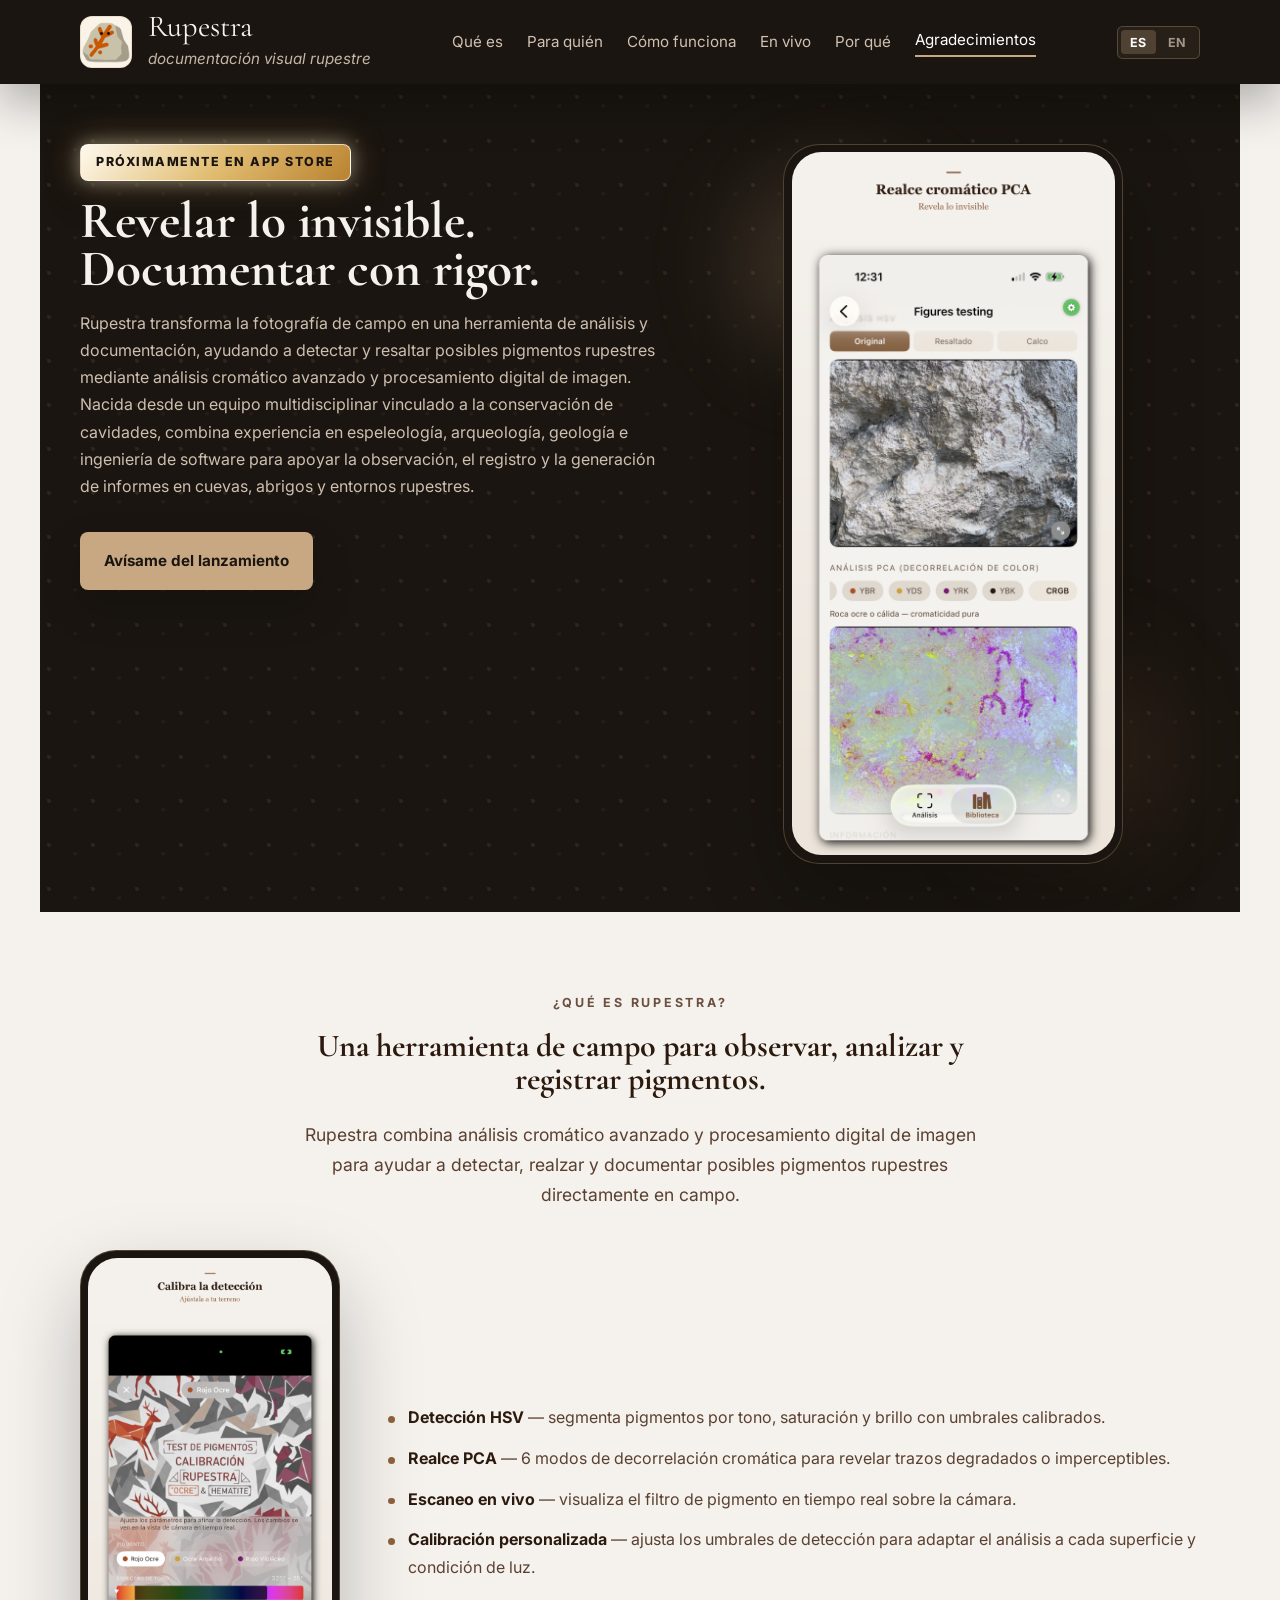
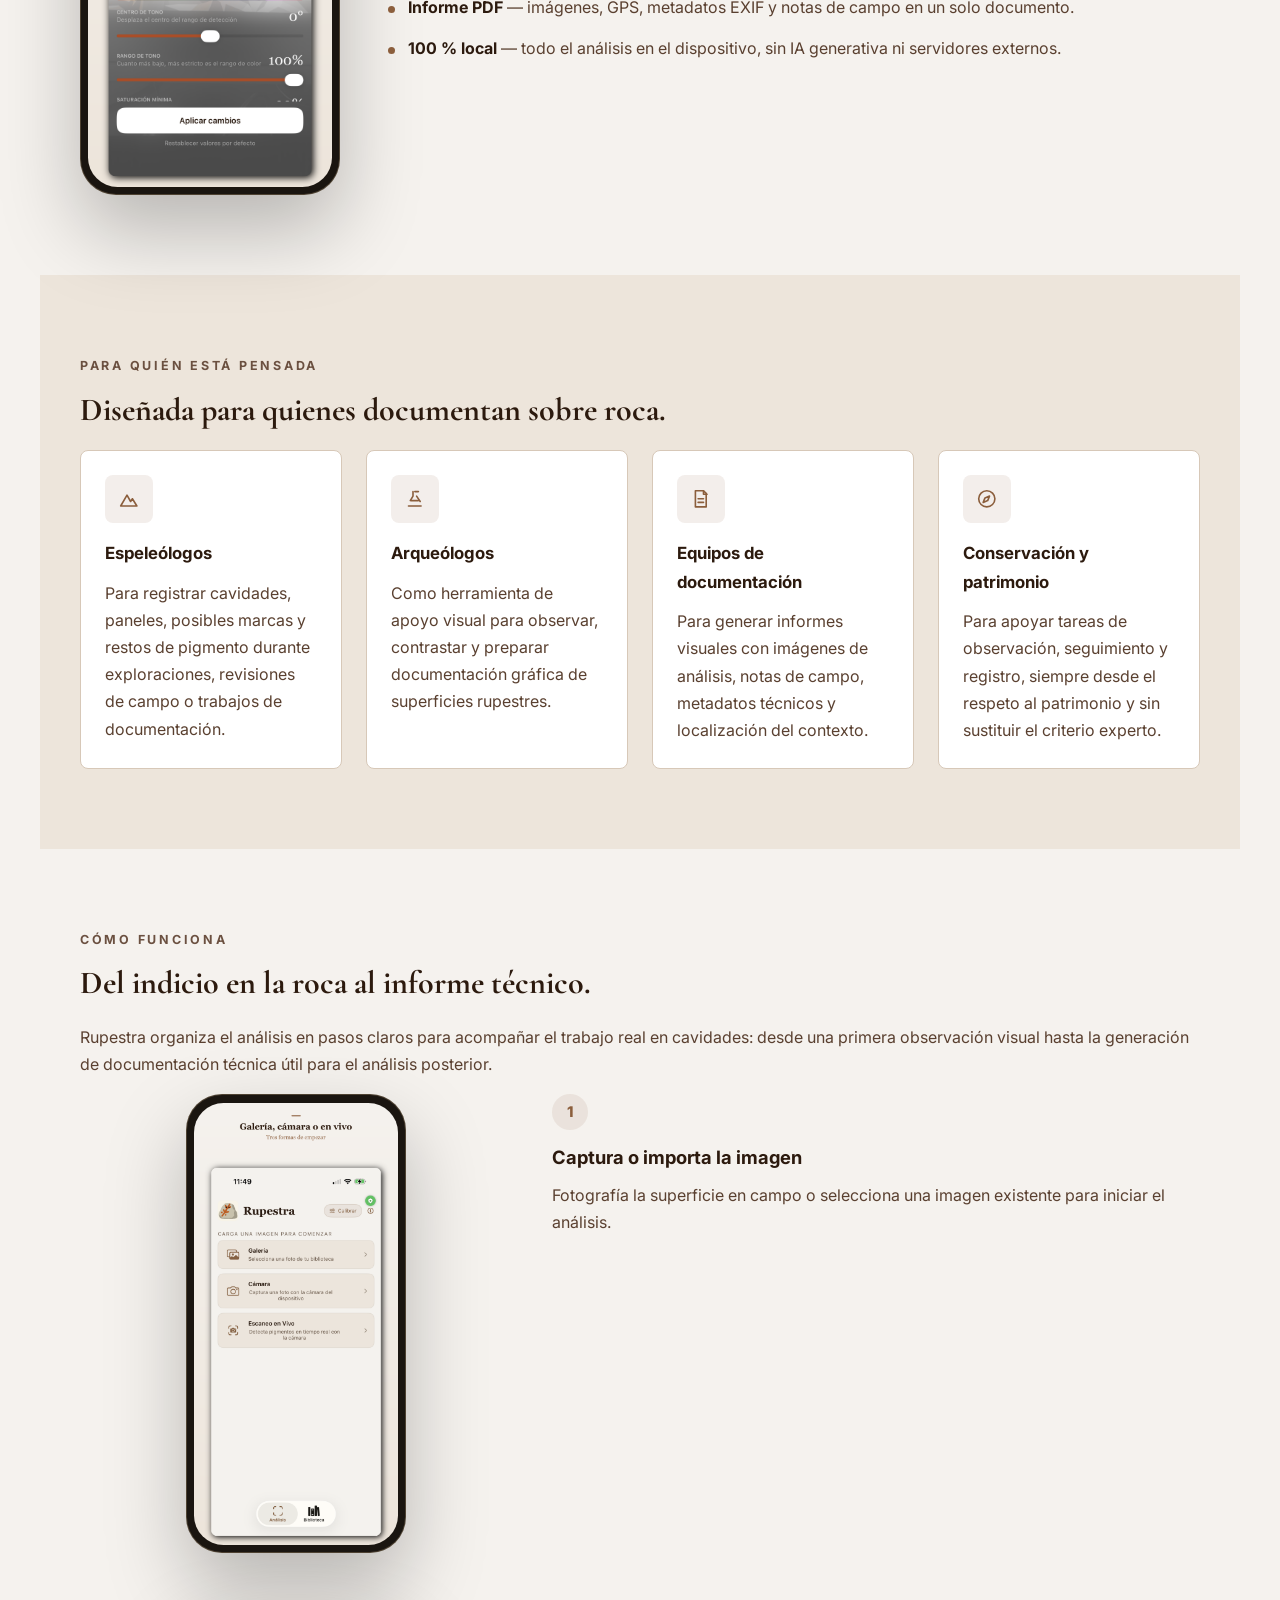
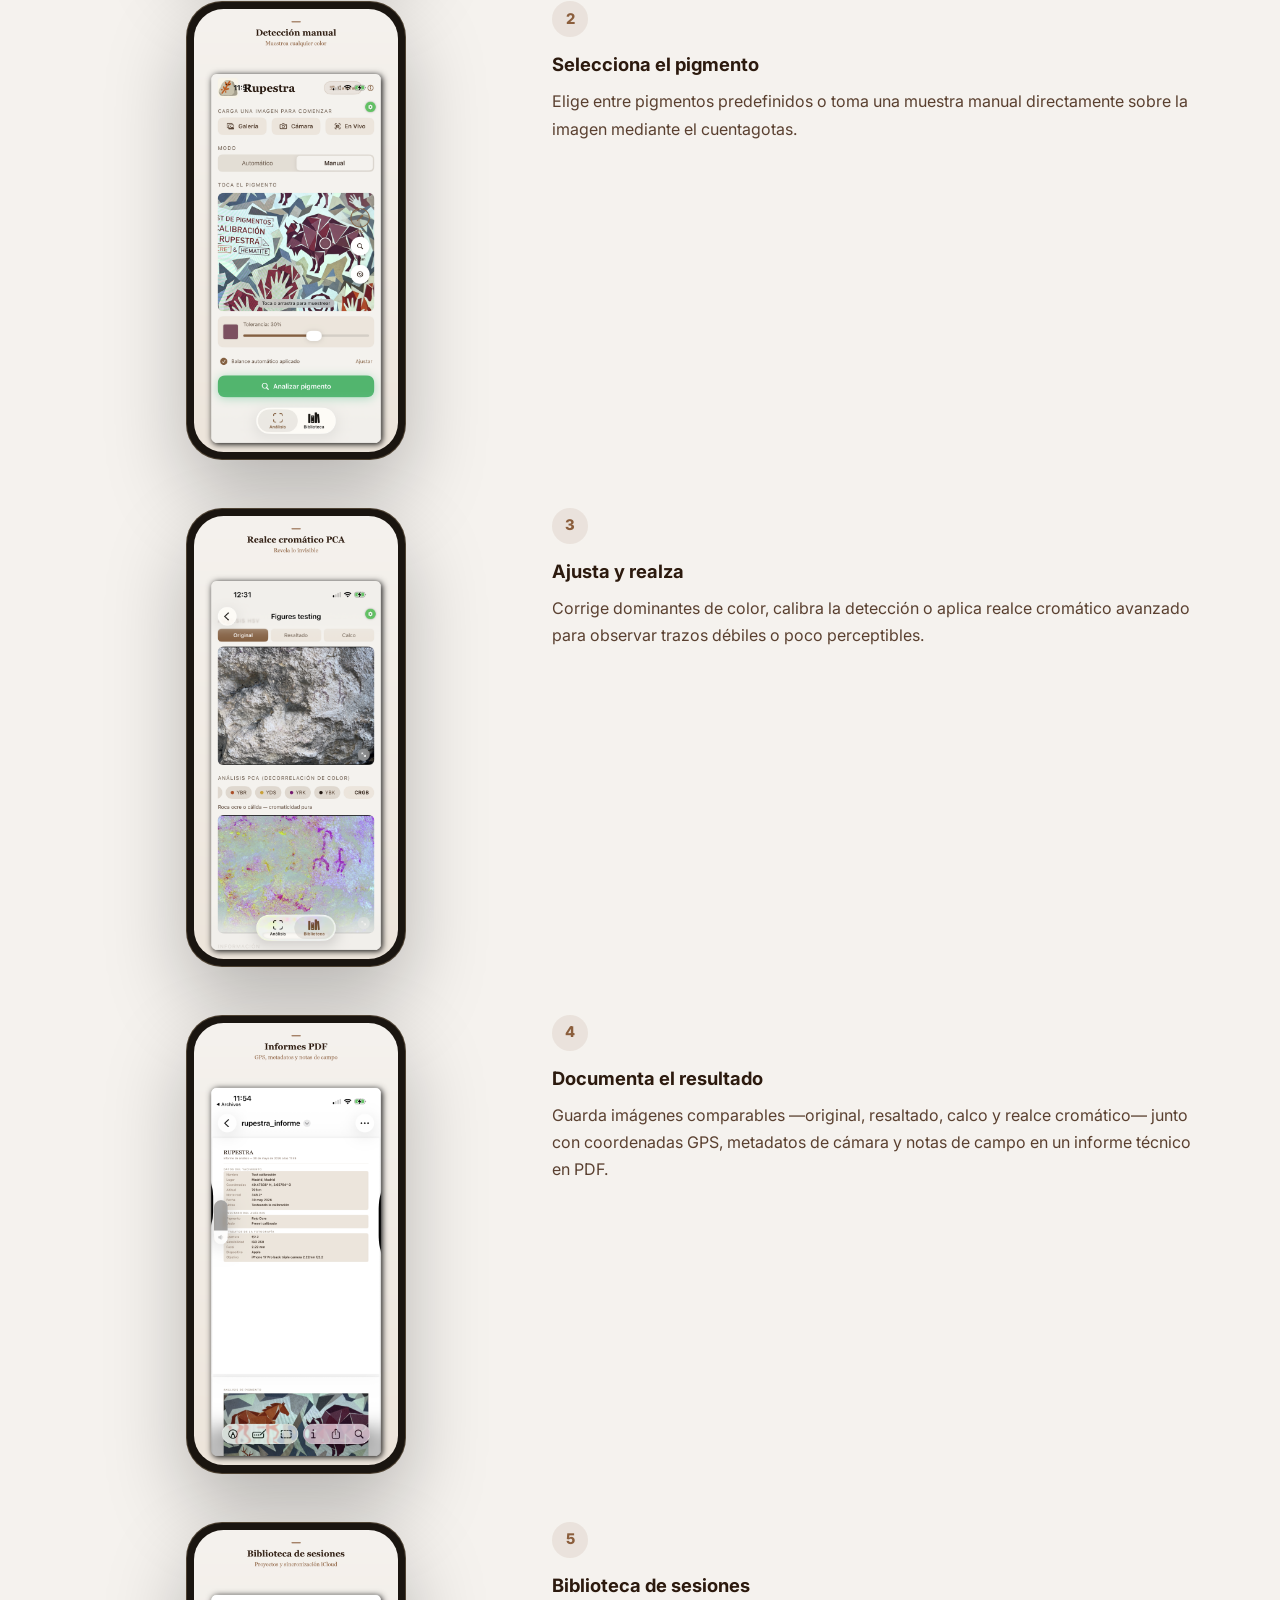
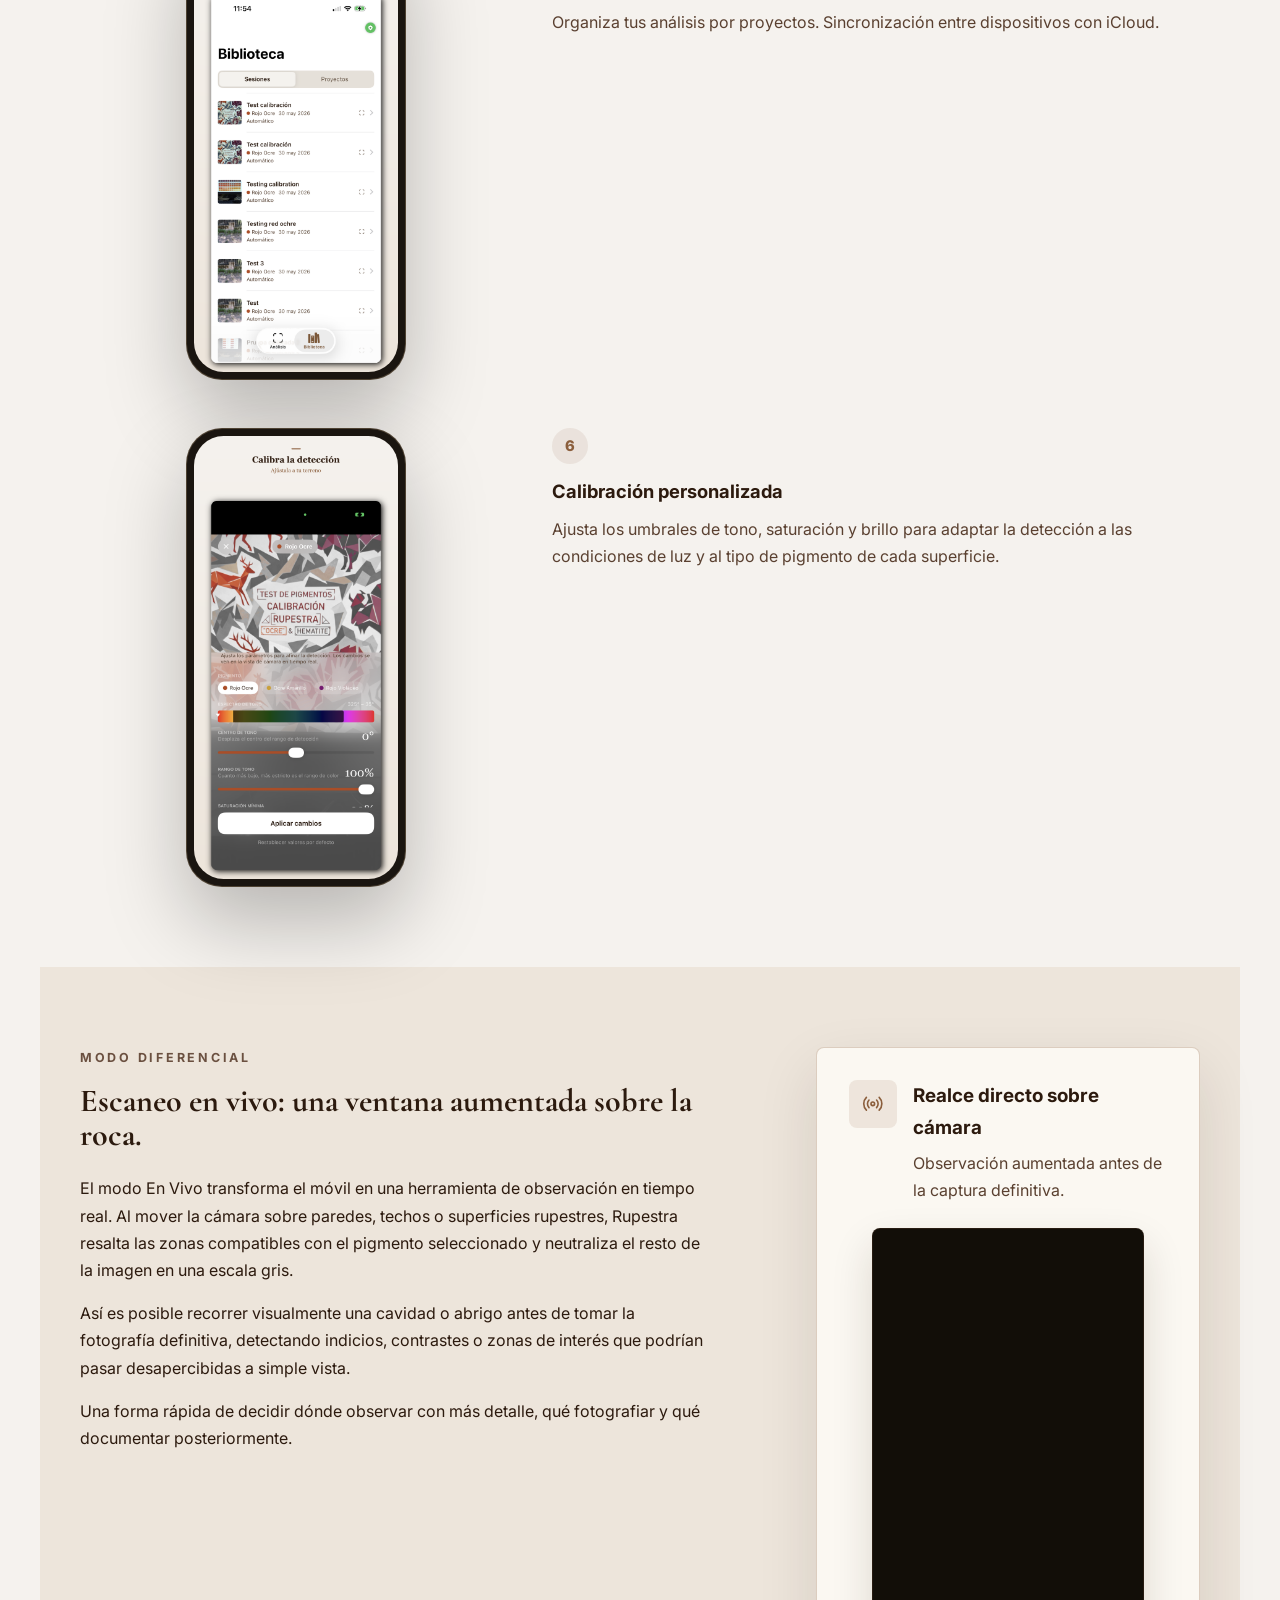
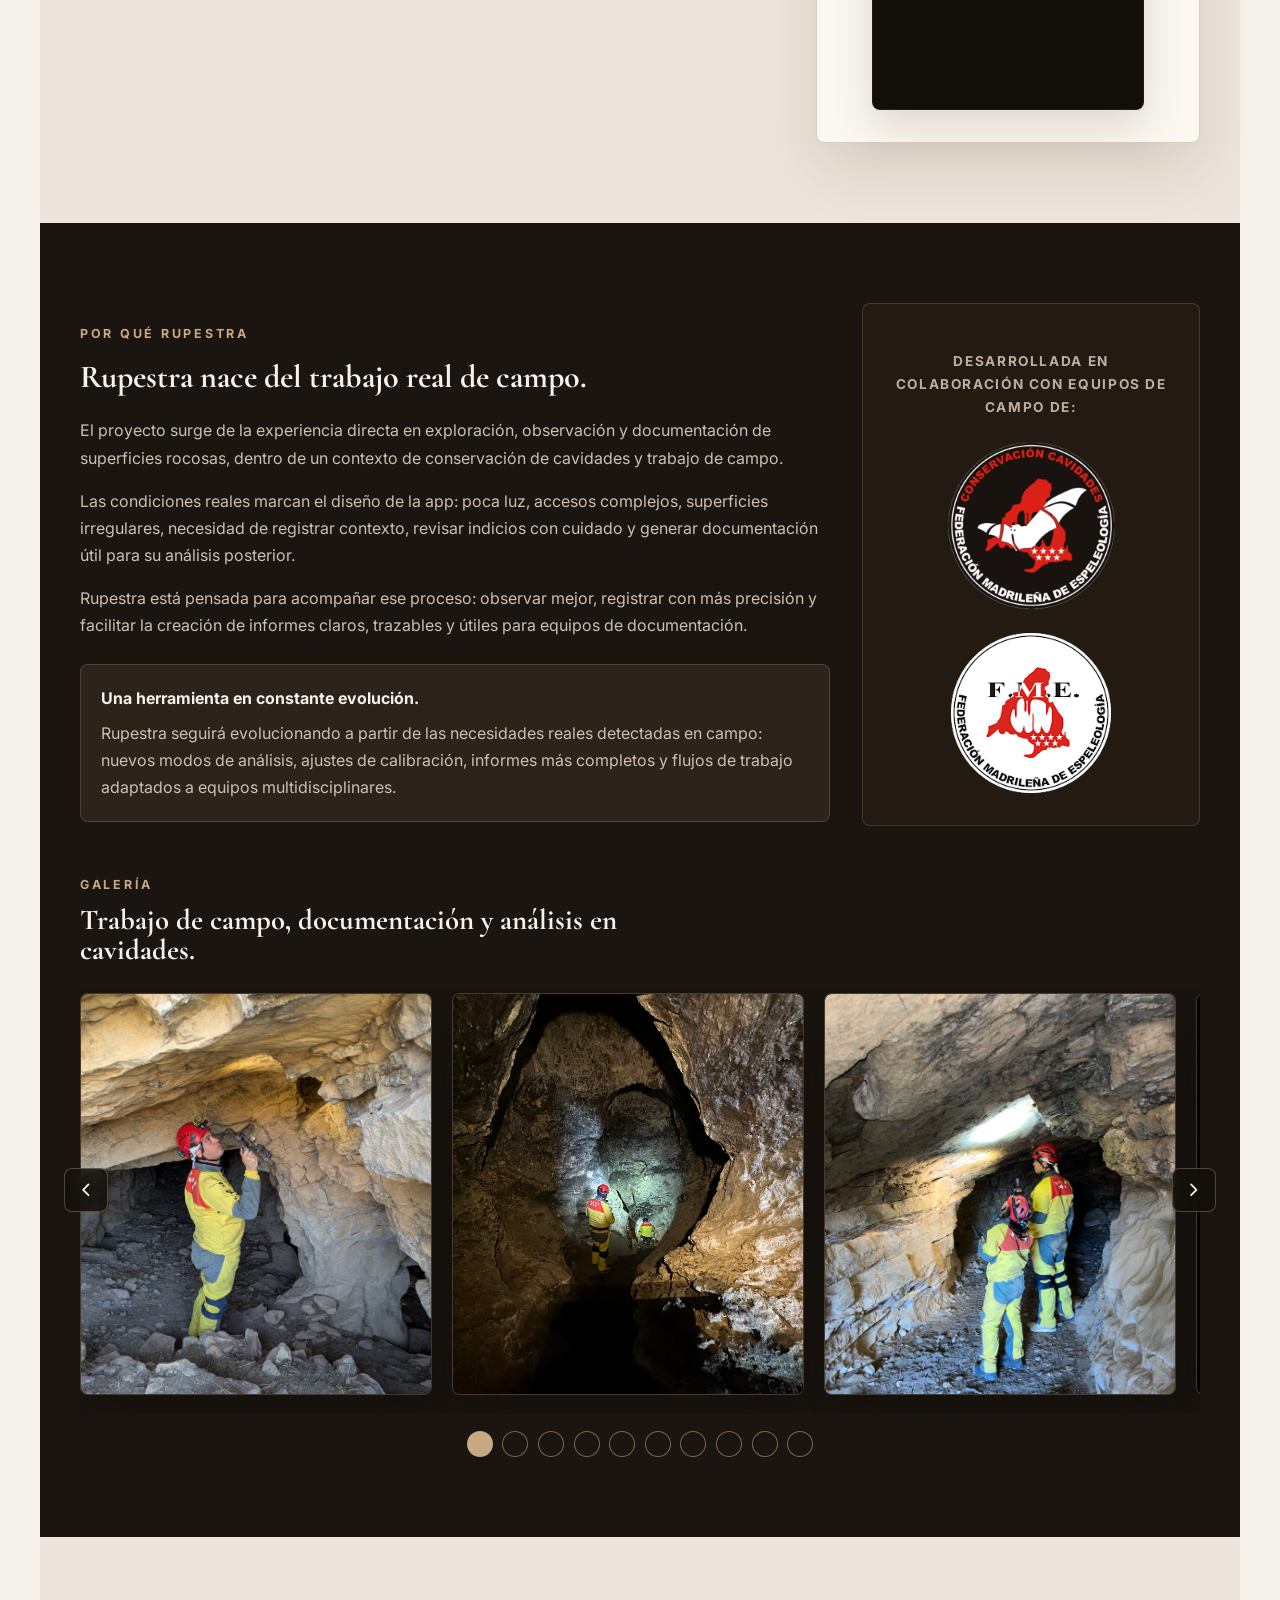
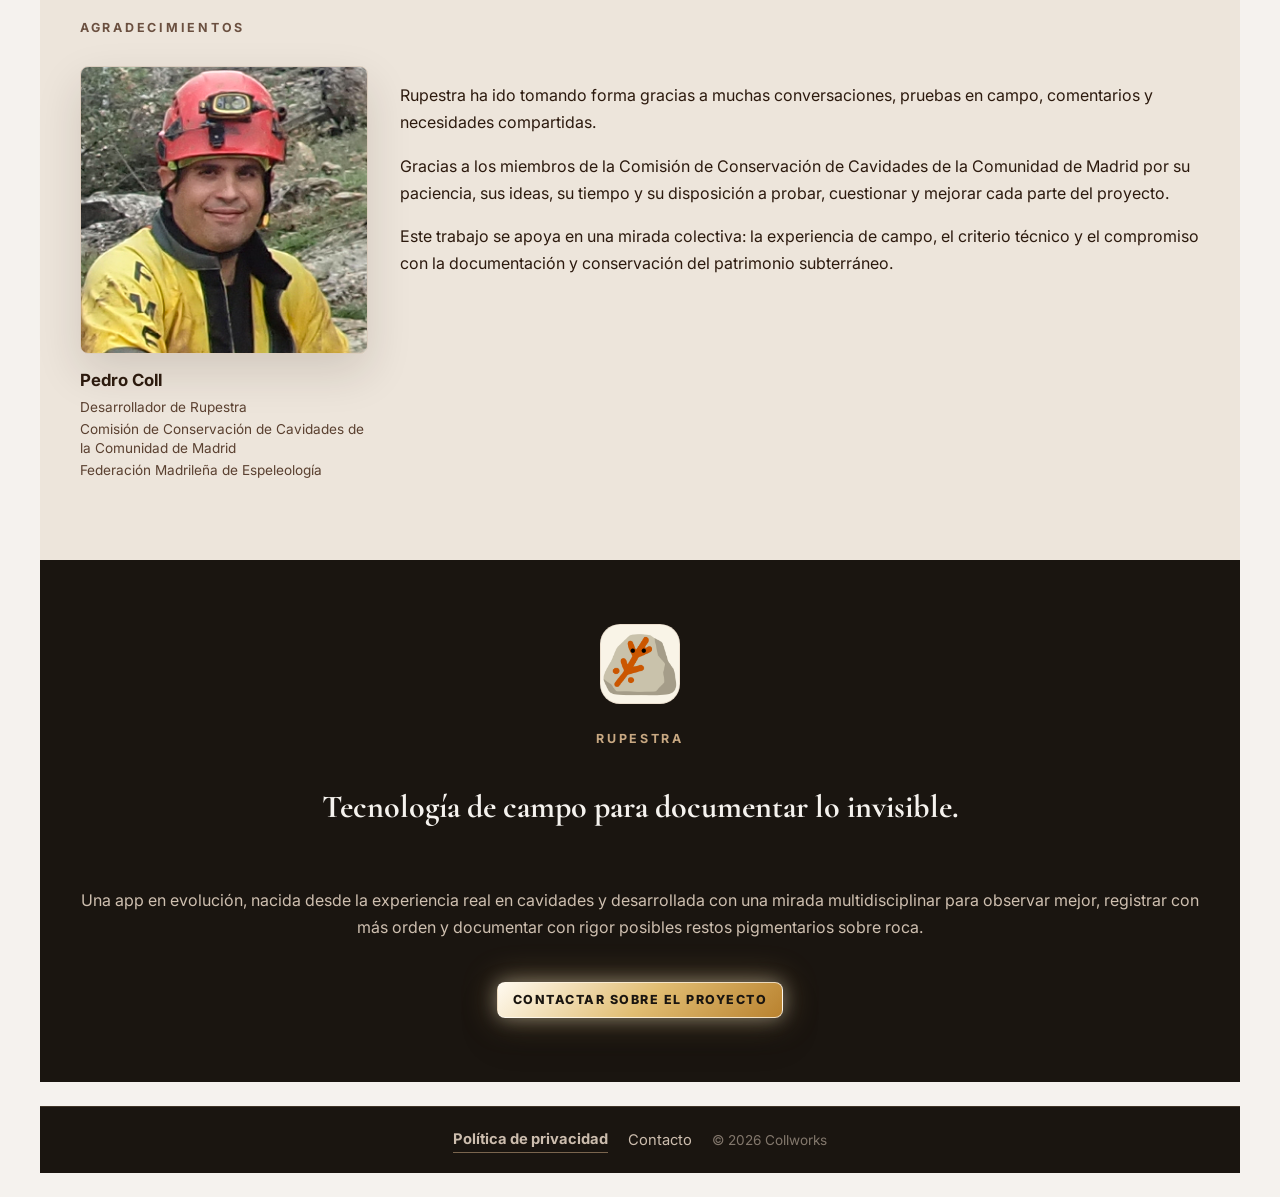
==== commit f37a5506: "cambio diseño" ====
--- a/index.html
+++ b/index.html
@@ -10,7 +10,9 @@
   <meta property="og:description" content="Herramienta de campo para identificar, resaltar y documentar pigmentos rupestres con análisis cromático y exportación de informes." />
   <meta property="og:type" content="website" />
   <meta property="og:image" content="logos/rupestra_logo_app.png" />
-  <link rel="icon" type="image/png" href="logos/rupestra_logo_app.png" />
+  <link rel="icon" href="favicon.ico" sizes="32x32" />
+  <link rel="icon" type="image/png" sizes="32x32" href="logos/favicon-32.png" />
+  <link rel="apple-touch-icon" sizes="180x180" href="logos/apple-touch-icon.png" />
   <link rel="preconnect" href="https://fonts.googleapis.com" />
   <link rel="preconnect" href="https://fonts.gstatic.com" crossorigin />
   <link rel="stylesheet" href="https://fonts.googleapis.com/css2?family=Cormorant+Garamond:ital,wght@0,400;0,600;0,700;1,400&family=Inter:wght@400;700;800&display=swap" />
@@ -57,7 +59,7 @@
             <p data-i18n="hero.p1">Rupestra transforma la fotografía de campo en una herramienta de análisis y documentación, ayudando a detectar y resaltar posibles pigmentos rupestres mediante análisis cromático avanzado y procesamiento digital de imagen.</p>
             <p data-i18n="hero.p2">Nacida desde un equipo multidisciplinar vinculado a la conservación de cavidades, combina experiencia en espeleología, arqueología, geología e ingeniería de software para apoyar la observación, el registro y la generación de informes en cuevas, abrigos y entornos rupestres.</p>
             <div class="hero-actions">
-              <a class="button button-primary" href="mailto:info@rupestra.com" data-i18n="hero.cta">Contactar sobre el proyecto</a>
+              <a class="button button-primary" href="mailto:info@rupestra.com" data-i18n="hero.cta">Avísame del lanzamiento</a>
             </div>
           </div>
 
@@ -67,8 +69,9 @@
               <div class="phone-glow phone-glow-right"></div>
               <div class="phone-shell">
                 <img
-                  src="pantallazos_app/modo_automatico_de_pigmentos.PNG"
-                  alt="Interfaz de Rupestra mostrando el modo automático de detección de pigmentos"
+                  src="pantallazos_app/es/01_Analisis_PCA_Resultado.png"
+                  data-i18n-src="src.hero-screenshot"
+                  alt="Resultado del análisis PCA en Rupestra: pigmentos rupestres revelados mediante decorrelación cromática"
                   data-i18n-alt="alt.screenshot-auto"
                   class="app-screenshot"
                   width="1206"
@@ -83,38 +86,34 @@
     </section>
 
     <section id="que-es" class="section section-light">
-      <div class="container section-grid">
-        <div>         
-           <div class="hero-panel">
-            <div class="phone-mockup">
-              <div class="phone-glow phone-glow-left"></div>
-              <div class="phone-glow phone-glow-right"></div>
-              <div class="phone-shell">
-                <img
-                  src="pantallazos_app/pantallazo_app_procesado.PNG"
-                  alt="Interfaz de Rupestra mostrando el resultado del procesado y análisis de imagen"
-                  data-i18n-alt="alt.screenshot-processed"
-                  class="app-screenshot"
-                  width="1206"
-                  height="2622"
-                  loading="lazy"
-                />
-              </div>
-            </div>
-          </div>
-        </div>
-        <div class="section-copy">
-           <p class="section-label" data-i18n="quees.label">¿Qué es Rupestra?</p>
+      <div class="container">
+        <div class="quees-header">
+          <p class="section-label" data-i18n="quees.label">¿Qué es Rupestra?</p>
           <h2 data-i18n="quees.h2">Una herramienta de campo para observar, analizar y registrar pigmentos.</h2>
-          <p data-i18n="quees.p1">Rupestra es una aplicación de apoyo a la documentación de arte rupestre que combina análisis cromático avanzado, procesamiento digital de imagen y herramientas de registro diseñadas para el trabajo de campo.</p>
-          <p data-i18n="quees.p2">La app permite fotografiar una superficie, seleccionar un tipo de pigmento, analizar la imagen y generar un informe técnico con imágenes de análisis, coordenadas GPS, metadatos de cámara y notas de campo.</p>
-          <p data-i18n="quees.p3">Su sistema combina dos líneas de análisis visual: detección por espacio de color HSV, orientada a identificar y aislar pigmentos específicos, y decorrelación estadística de color mediante PCA, pensada para realzar trazos degradados, débiles o difíciles de apreciar a simple vista.</p>
+          <p class="quees-intro" data-i18n="quees.p1">Rupestra combina análisis cromático avanzado y procesamiento digital de imagen para ayudar a detectar, realzar y documentar posibles pigmentos rupestres directamente en campo.</p>
+        </div>
+        <div class="quees-grid">
+          <div class="phone-mockup phone-mockup-md">
+            <div class="phone-shell">
+              <img
+                src="pantallazos_app/es/02_Calibracion.png"
+                data-i18n-src="src.quees-screenshot"
+                alt="Interfaz de Rupestra mostrando la calibración y procesado de imagen"
+                data-i18n-alt="alt.screenshot-processed"
+                class="app-screenshot"
+                width="1206"
+                height="2622"
+                loading="lazy"
+              />
+            </div>
+          </div>
           <ul class="feature-list">
-            <li data-i18n-html="quees.feat.hsv"><strong>Detección HSV</strong> identifica y segmenta posibles pigmentos por tono, saturación y brillo, con umbrales calibrados para rojo ocre, ocre amarillo, rojo violáceo, negro y blanco.</li>
-            <li data-i18n-html="quees.feat.pca"><strong>Realce cromático por PCA</strong> ofrece 6 modos de decorrelación de color para ayudar a revelar pigmentos degradados, contrastes débiles o trazos casi imperceptibles.</li>
-            <li data-i18n-html="quees.feat.live"><strong>Escaneo en vivo</strong> permite visualizar el filtro de pigmento en tiempo real sobre la cámara antes de capturar la imagen.</li>
-            <li data-i18n-html="quees.feat.pdf"><strong>Informe técnico en PDF</strong> reúne imágenes de análisis, coordenadas GPS, metadatos EXIF de la fotografía y notas de campo, incluyendo notas de voz transcritas.</li>
-            <li data-i18n-html="quees.feat.privacy"><strong>Procesamiento local y privacidad</strong> mantiene todo el análisis en el dispositivo, sin inteligencia artificial generativa y sin enviar imágenes ni datos a servidores externos.</li>
+            <li data-i18n-html="quees.feat.hsv"><strong>Detección HSV</strong> — segmenta pigmentos por tono, saturación y brillo con umbrales calibrados.</li>
+            <li data-i18n-html="quees.feat.pca"><strong>Realce PCA</strong> — 6 modos de decorrelación cromática para revelar trazos degradados o imperceptibles.</li>
+            <li data-i18n-html="quees.feat.live"><strong>Escaneo en vivo</strong> — visualiza el filtro de pigmento en tiempo real sobre la cámara.</li>
+            <li data-i18n-html="quees.feat.calibration"><strong>Calibración personalizada</strong> — ajusta los umbrales de detección para adaptar el análisis a cada superficie y condición de luz.</li>
+            <li data-i18n-html="quees.feat.pdf"><strong>Informe PDF</strong> — imágenes, GPS, metadatos EXIF y notas de campo en un solo documento.</li>
+            <li data-i18n-html="quees.feat.privacy"><strong>100 % local</strong> — todo el análisis en el dispositivo, sin IA generativa ni servidores externos.</li>
           </ul>
         </div>
       </div>
@@ -157,49 +156,89 @@
     </section>
 
     <section id="como-funciona" class="section section-light">
-      <div class="container section-grid">
-        <div>
-          <p class="section-label" data-i18n="como.label">Cómo funciona</p>
-          <h2 data-i18n="como.h2">Del indicio en la roca al informe técnico.</h2>
-          <p class="section-text" data-i18n="como.p">Rupestra organiza el análisis en pasos claros para acompañar el trabajo real en cavidades: desde una primera observación visual hasta la generación de documentación técnica útil para el análisis posterior.</p>
-        </div>
-        <div class="mode-grid">
-          <article class="mode-card">
-            <span class="mode-icon" aria-hidden="true">
-              <svg viewBox="0 0 24 24"><path d="M4 8h3l2-3h6l2 3h3v11H4z" /><circle cx="12" cy="13" r="3.5" /></svg>
-            </span>
-            <div>
+      <div class="container">
+        <p class="section-label" data-i18n="como.label">Cómo funciona</p>
+        <h2 data-i18n="como.h2">Del indicio en la roca al informe técnico.</h2>
+        <p class="section-text" data-i18n="como.p">Rupestra organiza el análisis en pasos claros para acompañar el trabajo real en cavidades: desde una primera observación visual hasta la generación de documentación técnica útil para el análisis posterior.</p>
+
+        <div class="steps-grid">
+          <div class="step-row">
+            <div class="step-copy">
+              <span class="step-number">1</span>
               <h3 data-i18n="como.step1.h3">Captura o importa la imagen</h3>
               <p data-i18n="como.step1.p">Fotografía la superficie en campo o selecciona una imagen existente para iniciar el análisis.</p>
             </div>
-          </article>
-          <article class="mode-card">
-            <span class="mode-icon" aria-hidden="true">
-              <svg viewBox="0 0 24 24"><path d="M12 3l1.5 5L19 10l-5.5 2L12 17l-1.5-5L5 10l5.5-2z" /><path d="M19 17l.7 2.3L22 20l-2.3.7L19 23l-.7-2.3L16 20l2.3-.7z" /></svg>
-            </span>
-            <div>
+            <div class="phone-mockup phone-mockup-sm">
+              <div class="phone-shell">
+                <img src="pantallazos_app/es/04_Seleccion_Fuente.png" data-i18n-src="src.step1" alt="Pantalla de inicio de Rupestra con opciones de Galería, Cámara y En Vivo" data-i18n-alt="alt.step1" class="app-screenshot" width="1206" height="2622" loading="lazy" />
+              </div>
+            </div>
+          </div>
+
+          <div class="step-row">
+            <div class="step-copy">
+              <span class="step-number">2</span>
               <h3 data-i18n="como.step2.h3">Selecciona el pigmento</h3>
               <p data-i18n="como.step2.p">Elige entre pigmentos predefinidos o toma una muestra manual directamente sobre la imagen mediante el cuentagotas.</p>
             </div>
-          </article>
-          <article class="mode-card">
-            <span class="mode-icon" aria-hidden="true">
-              <svg viewBox="0 0 24 24"><path d="M12 3l7 3v5c0 5-3 8-7 10-4-2-7-5-7-10V6z" /><path d="M9 12l2 2 4-5" /></svg>
-            </span>
-            <div>
+            <div class="phone-mockup phone-mockup-sm">
+              <div class="phone-shell">
+                <img src="pantallazos_app/es/03_seleccion_manual.png" data-i18n-src="src.step2" alt="Detección manual de pigmentos con cuentagotas sobre la imagen" data-i18n-alt="alt.step2" class="app-screenshot" width="1206" height="2622" loading="lazy" />
+              </div>
+            </div>
+          </div>
+
+          <div class="step-row">
+            <div class="step-copy">
+              <span class="step-number">3</span>
               <h3 data-i18n="como.step3.h3">Ajusta y realza</h3>
               <p data-i18n="como.step3.p">Corrige dominantes de color, calibra la detección o aplica realce cromático avanzado para observar trazos débiles o poco perceptibles.</p>
             </div>
-          </article>
-          <article class="mode-card">
-            <span class="mode-icon" aria-hidden="true">
-              <svg viewBox="0 0 24 24"><path d="M12 3l9 5-9 5-9-5z" /><path d="M3 12l9 5 9-5" /><path d="M3 16l9 5 9-5" /></svg>
-            </span>
-            <div>
+            <div class="phone-mockup phone-mockup-sm">
+              <div class="phone-shell">
+                <img src="pantallazos_app/es/01_Analisis_PCA_Resultado.png" data-i18n-src="src.step3" alt="Resultado del análisis PCA con pigmentos revelados mediante decorrelación cromática" data-i18n-alt="alt.step3" class="app-screenshot" width="1206" height="2622" loading="lazy" />
+              </div>
+            </div>
+          </div>
+
+          <div class="step-row">
+            <div class="step-copy">
+              <span class="step-number">4</span>
               <h3 data-i18n="como.step4.h3">Documenta el resultado</h3>
               <p data-i18n="como.step4.p">Guarda imágenes comparables —original, resaltado, calco y realce cromático— junto con coordenadas GPS, metadatos de cámara y notas de campo en un informe técnico en PDF.</p>
             </div>
-          </article>
+            <div class="phone-mockup phone-mockup-sm">
+              <div class="phone-shell">
+                <img src="pantallazos_app/es/05_Informe_PDF.png" data-i18n-src="src.step4" alt="Informe PDF generado con coordenadas GPS, metadatos e imágenes de análisis" data-i18n-alt="alt.step4" class="app-screenshot" width="1206" height="2622" loading="lazy" />
+              </div>
+            </div>
+          </div>
+
+          <div class="step-row">
+            <div class="step-copy">
+              <span class="step-number">5</span>
+              <h3 data-i18n="library.h3">Biblioteca de sesiones</h3>
+              <p data-i18n="library.p">Organiza tus análisis por proyectos. Sincronización entre dispositivos con iCloud.</p>
+            </div>
+            <div class="phone-mockup phone-mockup-sm">
+              <div class="phone-shell">
+                <img src="pantallazos_app/es/06_Biblioteca.png" data-i18n-src="src.library" alt="Biblioteca de sesiones con organización por proyectos y sincronización iCloud" data-i18n-alt="alt.library" class="app-screenshot" width="1206" height="2622" loading="lazy" />
+              </div>
+            </div>
+          </div>
+
+          <div class="step-row">
+            <div class="step-copy">
+              <span class="step-number">6</span>
+              <h3 data-i18n="como.step6.h3">Calibración personalizada</h3>
+              <p data-i18n="como.step6.p">Ajusta los umbrales de tono, saturación y brillo para adaptar la detección a las condiciones de luz y al tipo de pigmento de cada superficie.</p>
+            </div>
+            <div class="phone-mockup phone-mockup-sm">
+              <div class="phone-shell">
+                <img src="pantallazos_app/es/02_Calibracion.png" data-i18n-src="src.step6" alt="Pantalla de calibración con ajustes de detección en tiempo real" data-i18n-alt="alt.step6" class="app-screenshot" width="1206" height="2622" loading="lazy" />
+              </div>
+            </div>
+          </div>
         </div>
       </div>
     </section>
@@ -226,7 +265,8 @@
           <div class="live-video-frame">
             <video
               class="live-video"
-              src="videos/modo_en_vivo.mp4"
+              src="videos/video_EnVivo_ES.mp4"
+              data-i18n-src="src.live-video"
               autoplay
               muted
               loop
@@ -252,6 +292,7 @@
             </div>
           </div>
           <div class="feature-box feature-box-dark">
+            <p class="partners-context" data-i18n="porque.partners">Desarrollada en colaboración con equipos de campo de:</p>
             <div class="partner-logos">
               <img src="logos/Logo_Conservacion_512.png" alt="Logo de Conservación de Cavidades de la Comunidad de Madrid" data-i18n-alt="alt.logo-conservacion" class="conservation-logo" />
               <img src="logos/FME.png" alt="Logo de la Federación Madrileña de Espeleología" data-i18n-alt="alt.logo-fme" class="fme-logo" />
--- a/styles.css
+++ b/styles.css
@@ -422,8 +422,28 @@
   align-items: start;
 }
 
-#que-es .section-grid {
-  align-items: center;
+/* ── Qué es section ── */
+.quees-header {
+  text-align: center;
+  max-width: 700px;
+  margin: 0 auto 2.5rem;
+}
+
+.quees-intro {
+  color: var(--text-muted);
+  font-size: 1.1rem;
+  margin-top: 1rem;
+}
+
+.quees-grid {
+  display: grid;
+  grid-template-columns: auto minmax(0, 1fr);
+  gap: 3rem;
+  align-items: center;
+}
+
+.phone-mockup-md {
+  max-width: 260px;
 }
 
 .split-grid {
@@ -576,6 +596,75 @@
 .feature-card p {
   margin: 0;
   color: var(--text-muted);
+}
+
+/* ── Steps grid (Cómo funciona with phone mockups) ── */
+.steps-grid {
+  display: grid;
+  gap: 3rem;
+}
+
+.step-row {
+  display: grid;
+  grid-template-columns: minmax(0, 0.8fr) minmax(0, 1.2fr);
+  gap: 2.5rem;
+  align-items: start;
+}
+
+.step-row .step-copy {
+  order: 2;
+}
+
+.step-row .phone-mockup-sm {
+  order: 1;
+}
+
+.step-copy {
+  display: grid;
+  gap: 0.5rem;
+}
+
+.step-number {
+  display: inline-flex;
+  align-items: center;
+  justify-content: center;
+  width: 2.25rem;
+  height: 2.25rem;
+  border-radius: 999px;
+  background: rgba(139, 94, 60, 0.1);
+  color: var(--accent);
+  font-weight: 800;
+  font-size: 0.92rem;
+}
+
+.step-copy h3 {
+  margin: 0.25rem 0 0;
+  font-size: 1.15rem;
+  color: var(--text);
+}
+
+.step-copy p {
+  margin: 0;
+  color: var(--text-muted);
+}
+
+.phone-mockup-sm {
+  width: min(100%, 220px);
+  margin: 0 auto;
+}
+
+/* ── PCA showcase ── */
+
+
+/* ── Partners context ── */
+.partners-context {
+  margin-bottom: 1.25rem;
+  color: rgba(216, 200, 184, 0.85);
+  font-size: 0.85rem;
+  text-transform: uppercase;
+  letter-spacing: 0.12em;
+  font-weight: 700;
+  text-align: center;
 }
 
 .feature-box {
@@ -1149,9 +1238,16 @@
   }
 
   .section-grid,
-  .split-grid {
+  .split-grid,
+  .step-row {
     grid-template-columns: 1fr;
   }
+
+  .step-row .step-copy,
+  .step-row .phone-mockup-sm {
+    order: unset;
+  }
+
 
   #en-vivo .split-grid {
     grid-template-columns: 1fr;
@@ -1264,6 +1360,16 @@
 
   .field-photo {
     height: 19rem;
+  }
+
+  .quees-grid {
+    grid-template-columns: 1fr;
+    justify-items: center;
+    text-align: left;
+  }
+
+  .phone-mockup-md {
+    max-width: 200px;
   }
 }
 
